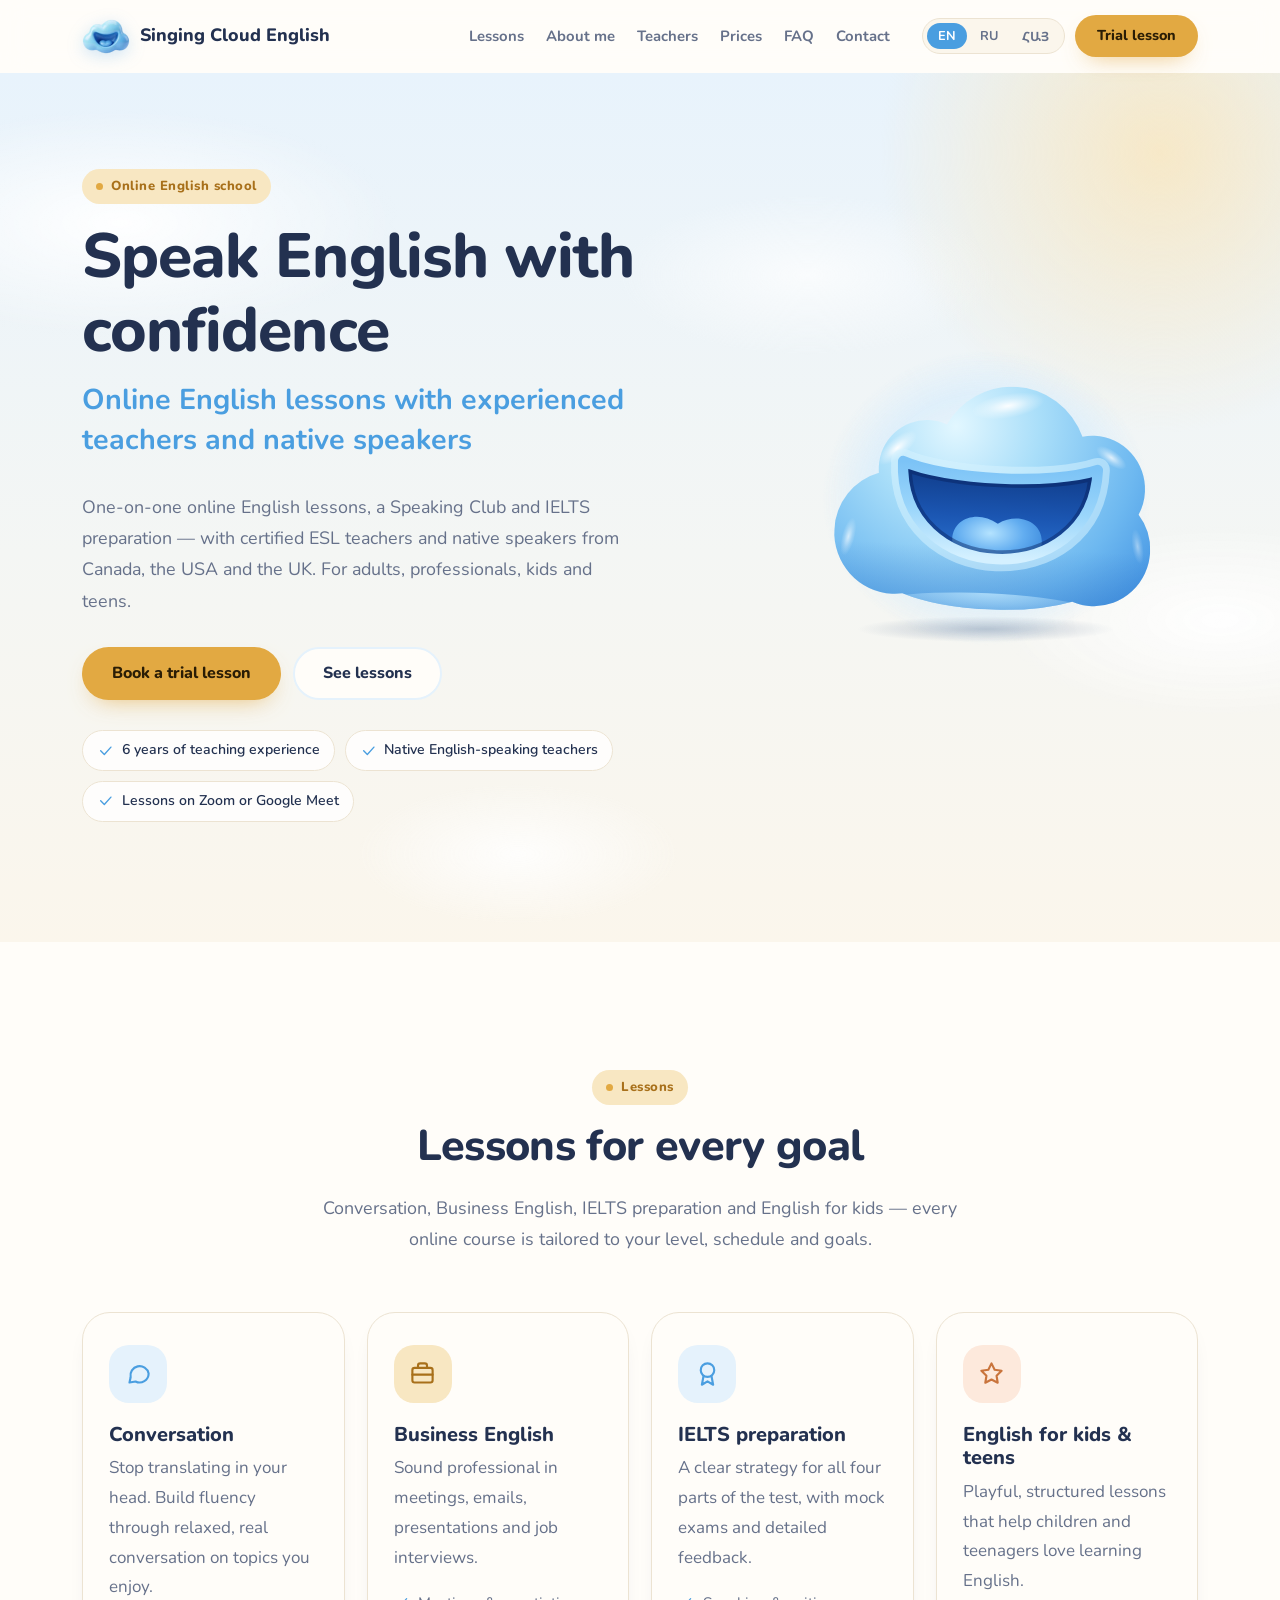
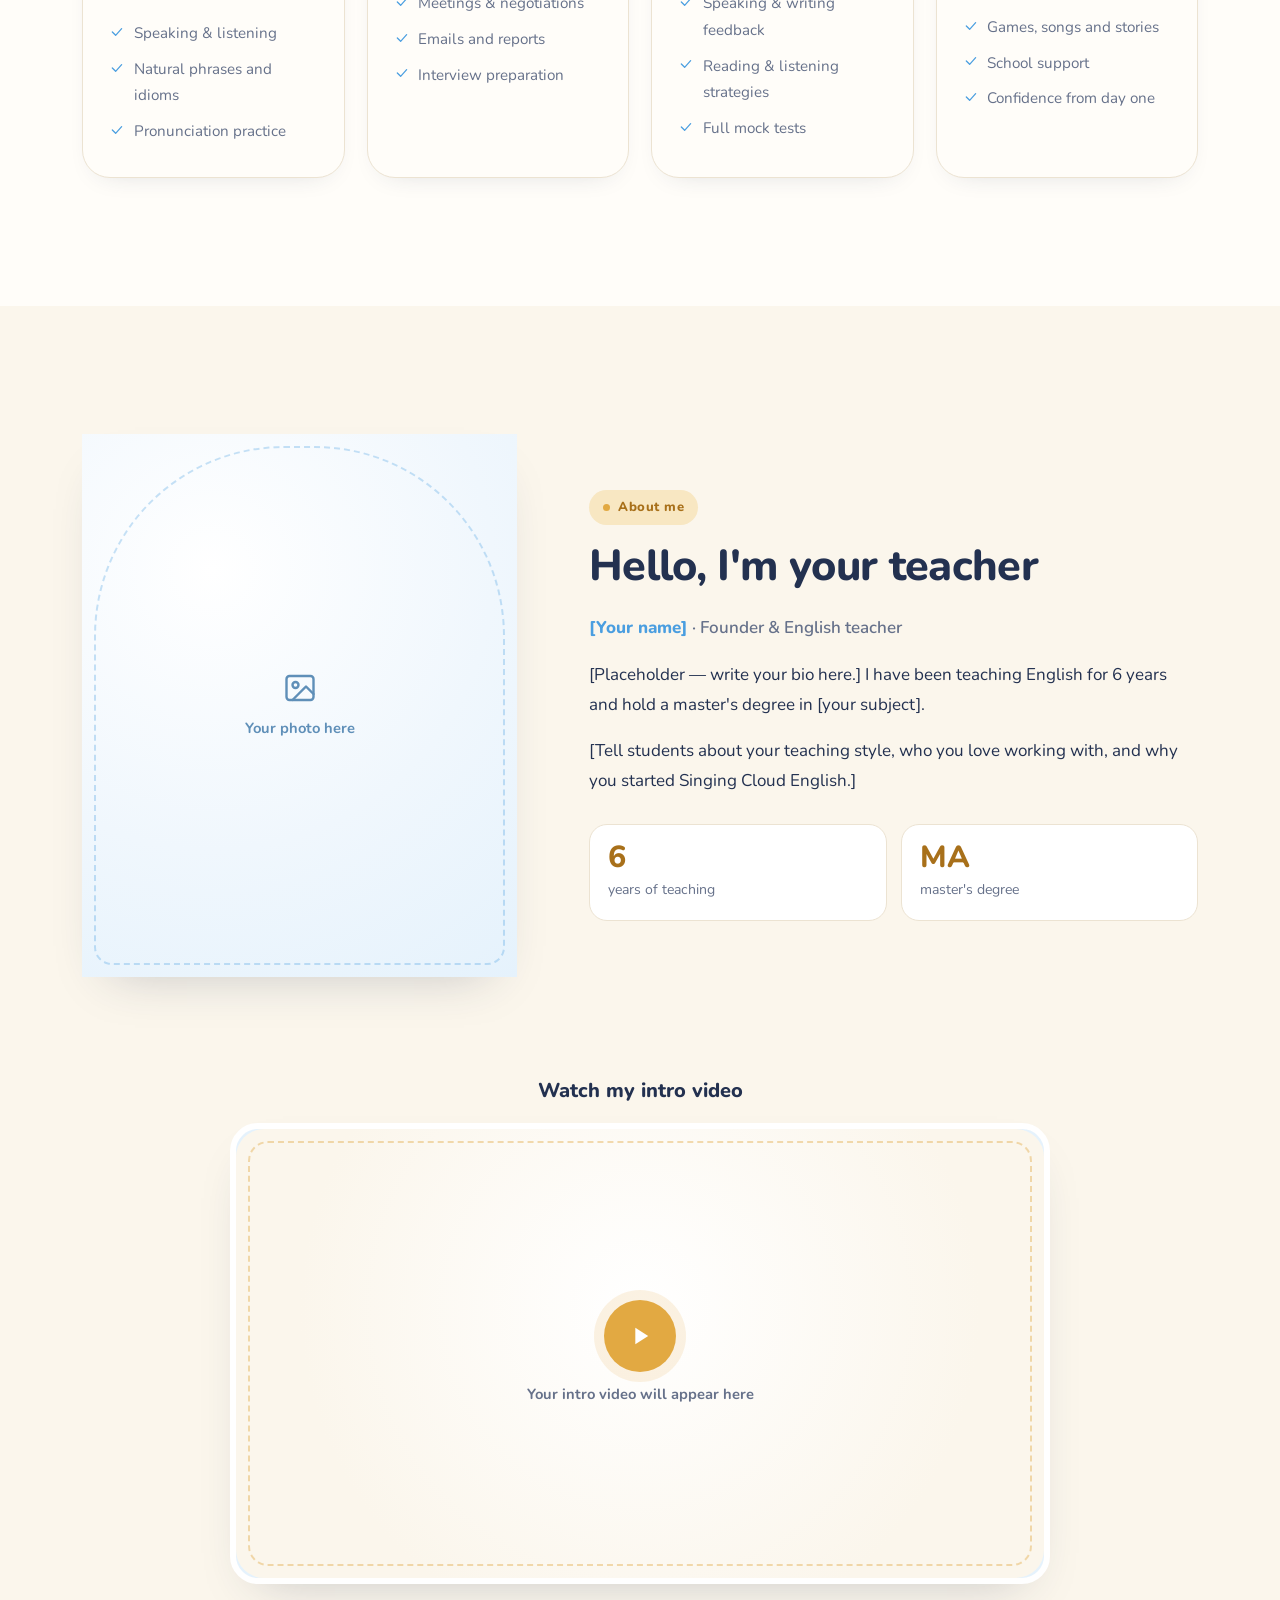
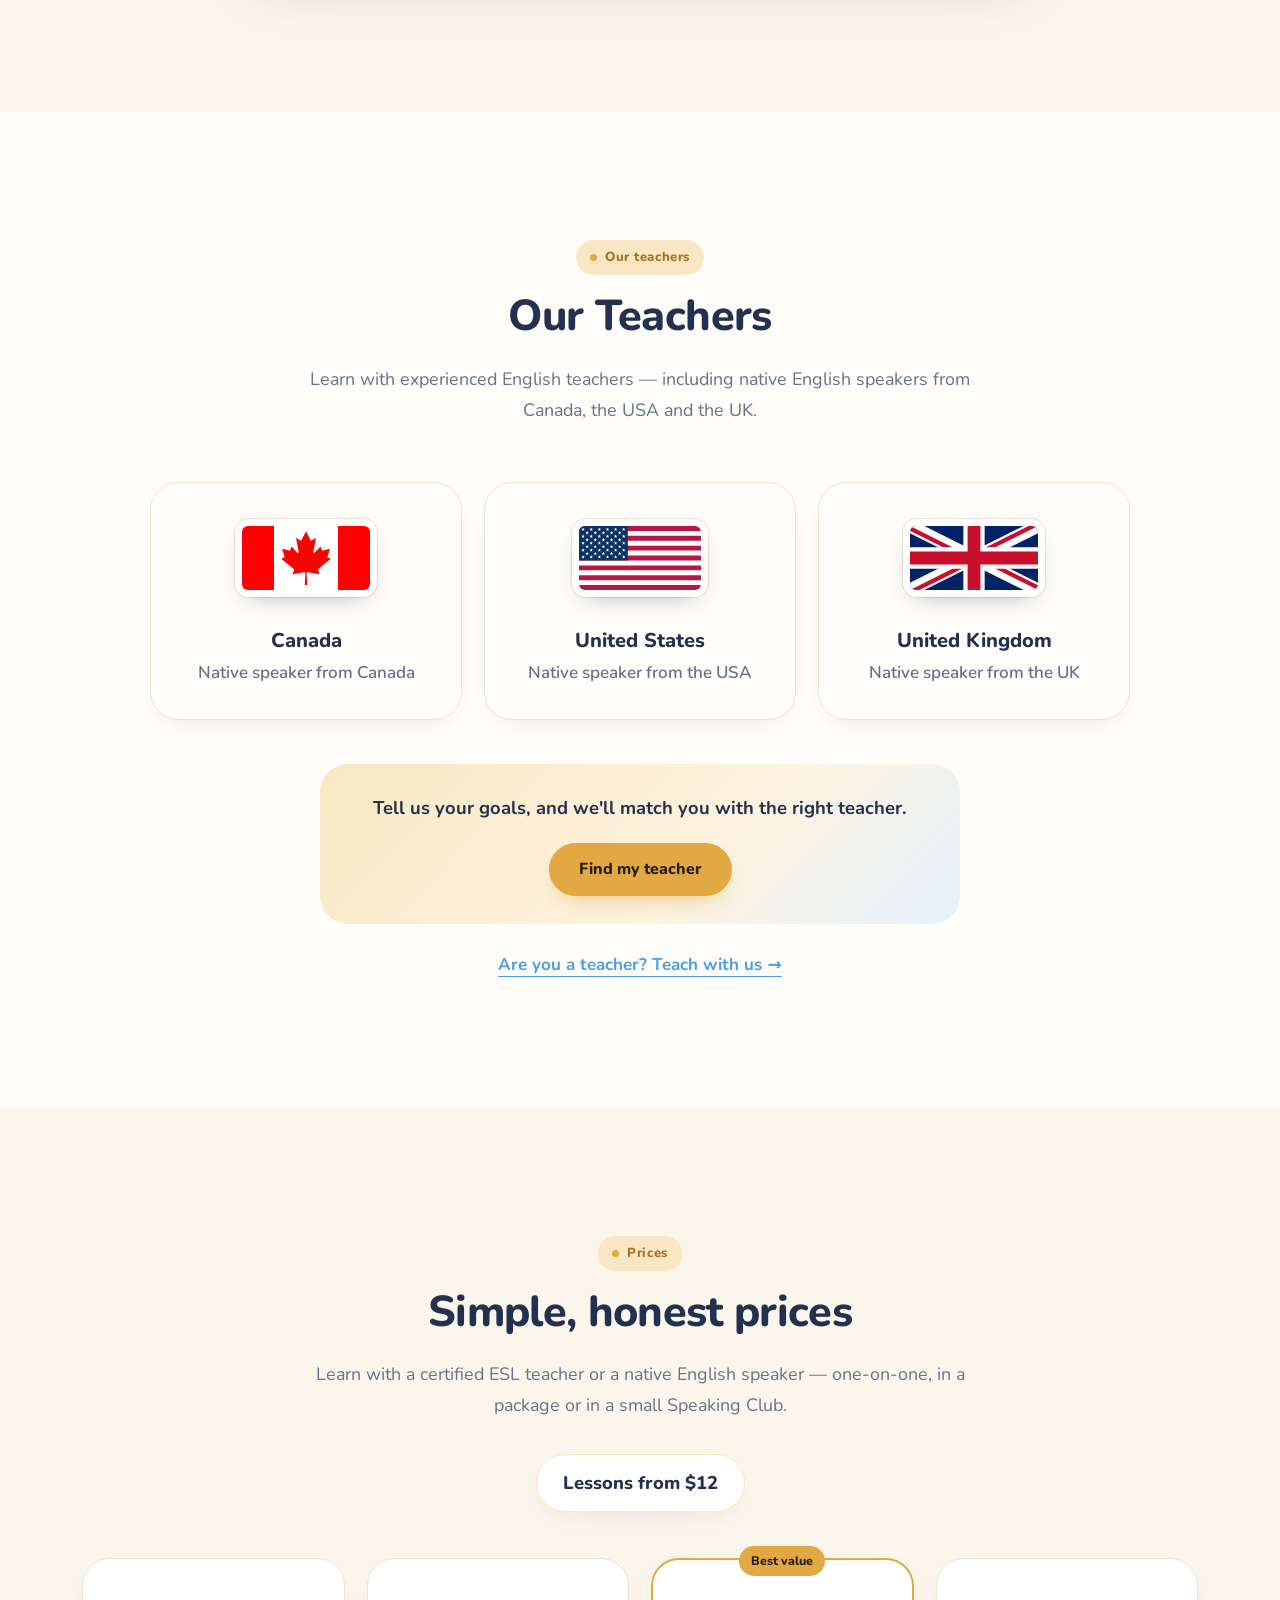
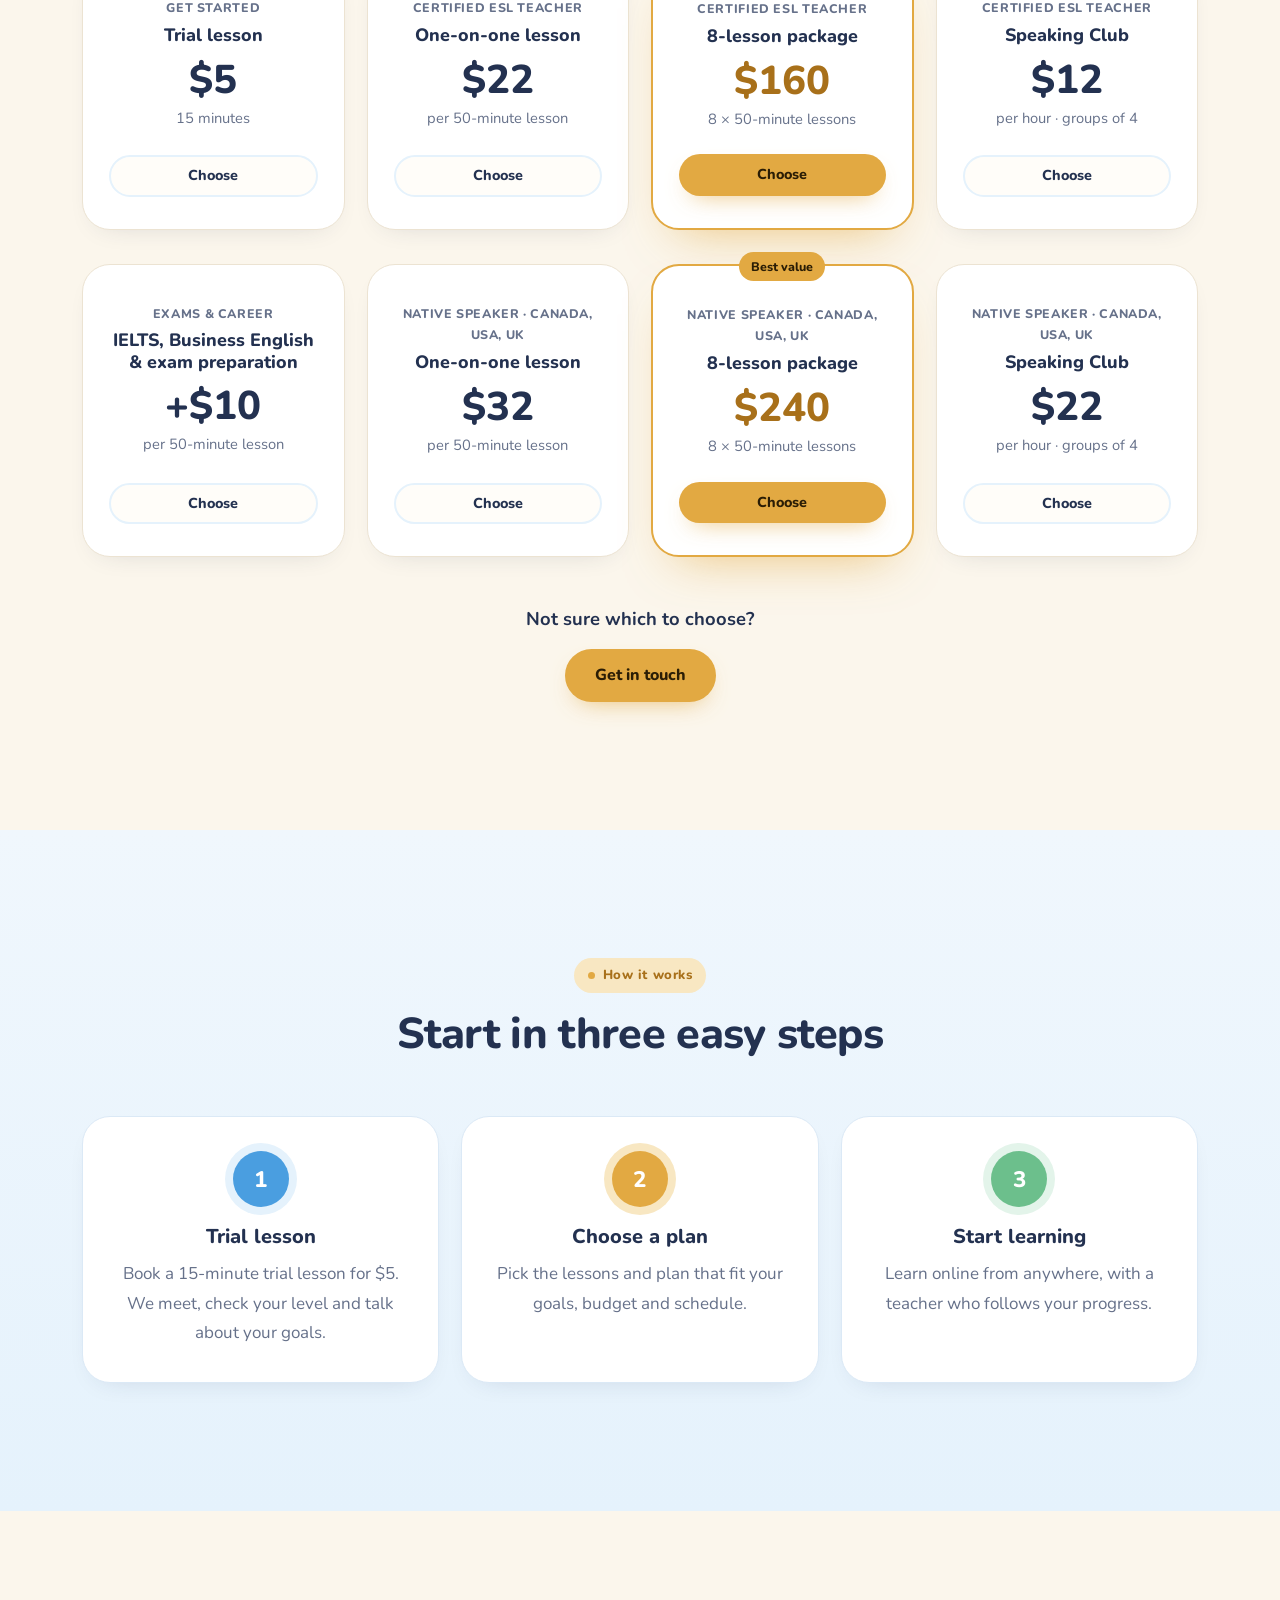
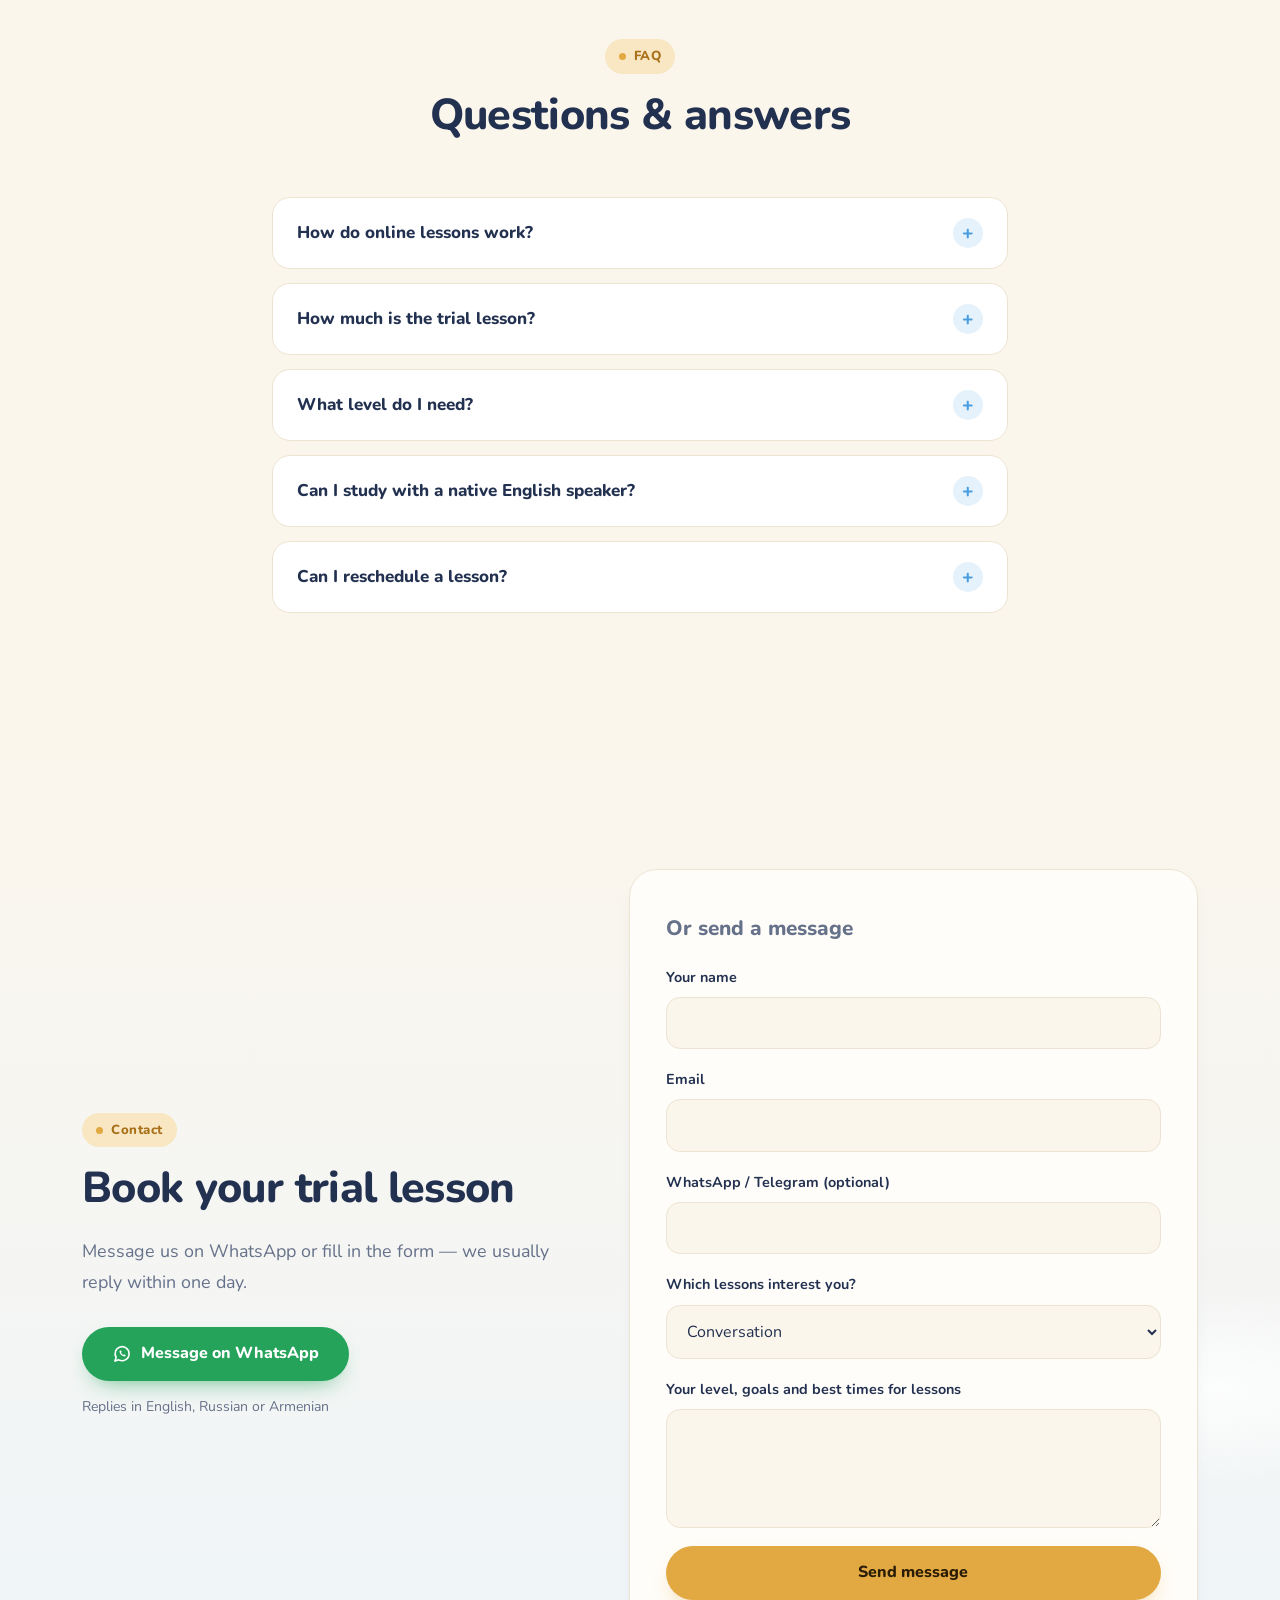
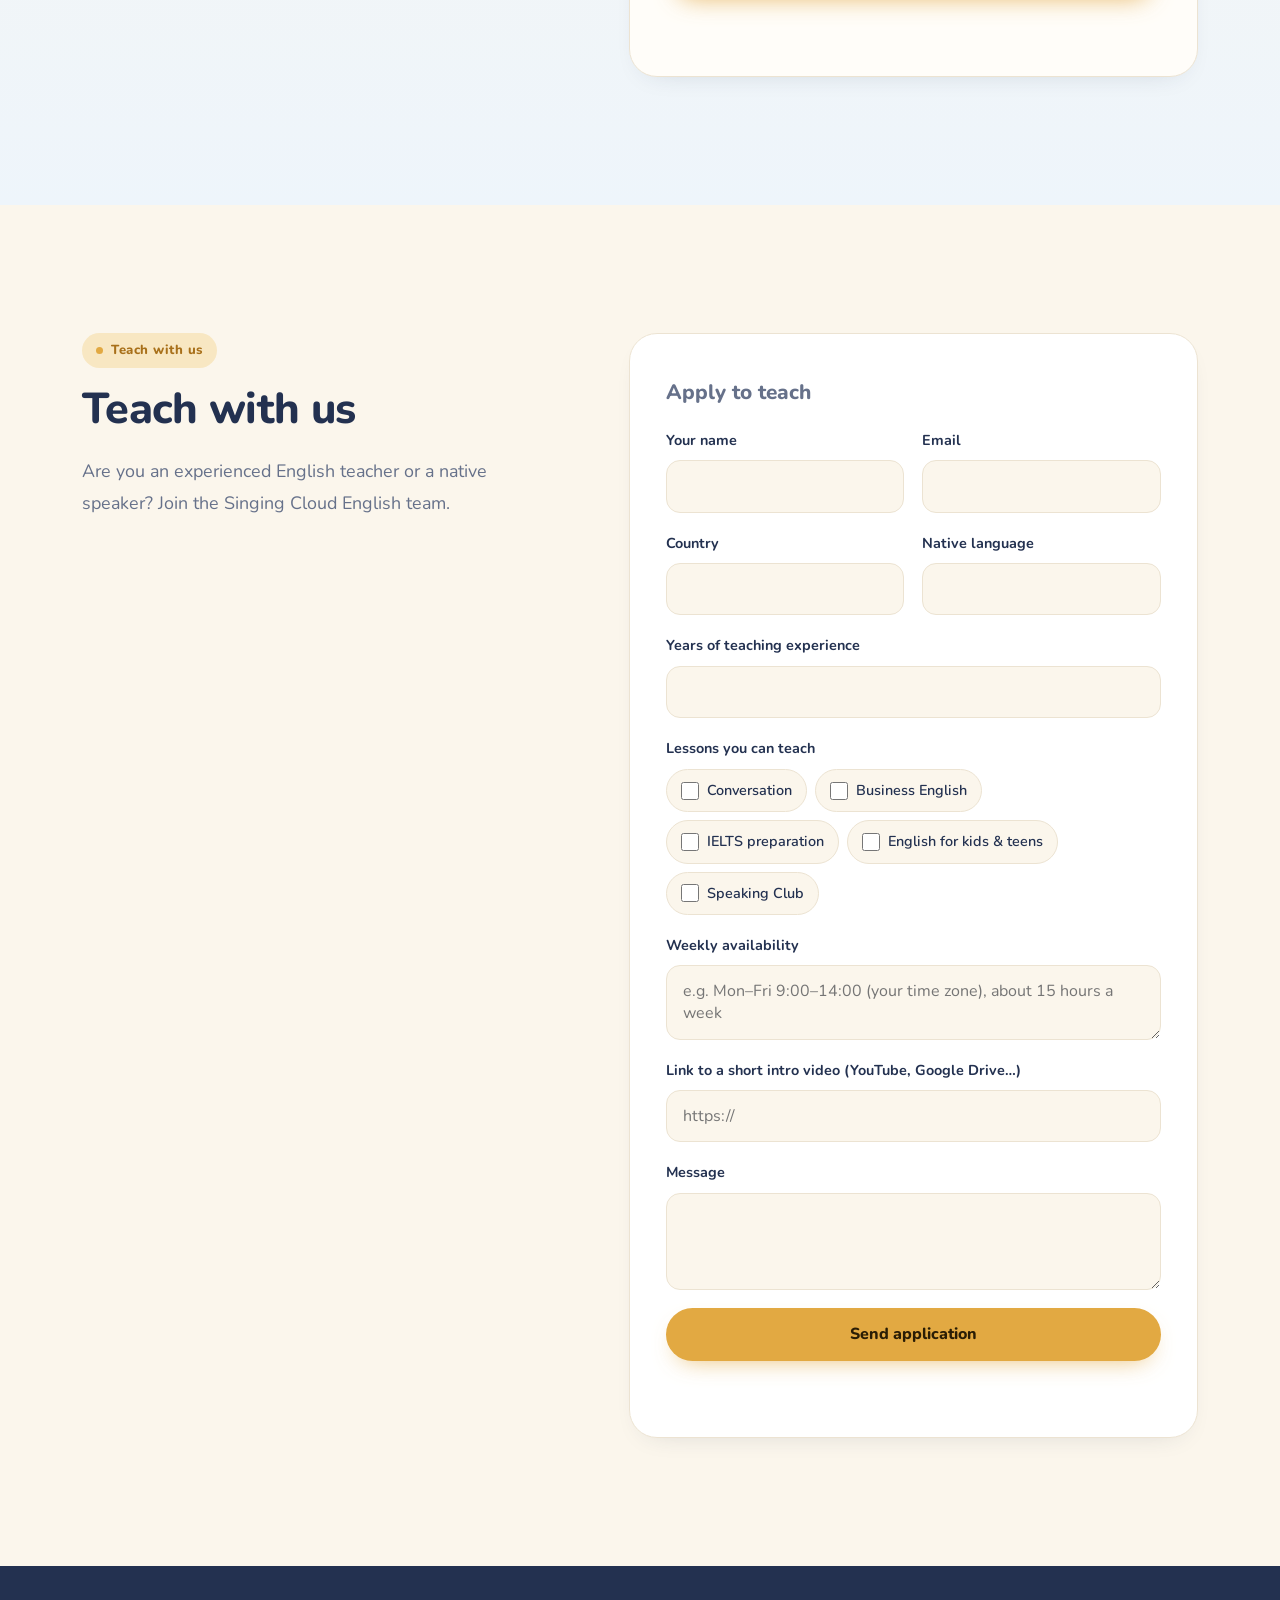
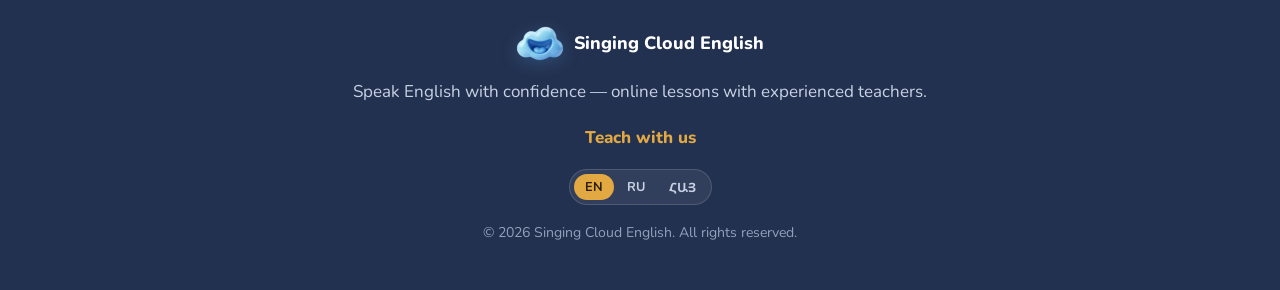
==== index.html @ e3318da3 "Singing Cloud English website (noindex until final)" ====
<!doctype html>
<html lang="en" dir="ltr">
<head>
  <meta charset="utf-8">
  <meta name="viewport" content="width=device-width, initial-scale=1">
  <title>Online English Tutor &amp; Native Speakers | Singing Cloud English</title>
  <meta name="description" content="One-on-one online English lessons with certified ESL teachers and native speakers, a Speaking Club, IELTS and Business English. Lessons from $12.">
  <link rel="canonical" href="https://singingcloudproject.github.io/singing-cloud-english/">
  <link rel="alternate" hreflang="en" href="https://singingcloudproject.github.io/singing-cloud-english/">
  <link rel="alternate" hreflang="ru" href="https://singingcloudproject.github.io/singing-cloud-english/ru/">
  <link rel="alternate" hreflang="hy" href="https://singingcloudproject.github.io/singing-cloud-english/hy/">
  <link rel="alternate" hreflang="x-default" href="https://singingcloudproject.github.io/singing-cloud-english/">
  <meta name="robots" content="noindex">
  <meta property="og:type" content="website">
  <meta property="og:site_name" content="Singing Cloud English">
  <meta property="og:title" content="Singing Cloud English — online English lessons with native speakers">
  <meta property="og:description" content="One-on-one online English lessons with certified ESL teachers and native speakers, a Speaking Club, IELTS and Business English. Lessons from $12.">
  <meta property="og:url" content="https://singingcloudproject.github.io/singing-cloud-english/">
  <meta property="og:locale" content="en_US">
  <meta property="og:locale:alternate" content="ru_RU">
  <meta property="og:locale:alternate" content="hy_AM">
  <meta property="og:image" content="https://singingcloudproject.github.io/singing-cloud-english/assets/og-image.jpg">
  <meta property="og:image:width" content="1200">
  <meta property="og:image:height" content="630">
  <meta property="og:image:alt" content="Singing Cloud English logo: a glossy blue cloud singing">
  <meta name="twitter:card" content="summary_large_image">
  <meta name="twitter:title" content="Singing Cloud English — online English lessons with native speakers">
  <meta name="twitter:description" content="One-on-one online English lessons with certified ESL teachers and native speakers, a Speaking Club, IELTS and Business English. Lessons from $12.">
  <meta name="twitter:image" content="https://singingcloudproject.github.io/singing-cloud-english/assets/og-image.jpg">
  <meta name="theme-color" content="#fbf6ec">
  <link rel="icon" href="assets/favicon-32.png" type="image/png" sizes="32x32">
  <link rel="apple-touch-icon" href="assets/favicon-180.png">
  <link rel="preconnect" href="https://fonts.googleapis.com">
  <link rel="preconnect" href="https://fonts.gstatic.com" crossorigin>
  <link rel="stylesheet" href="https://fonts.googleapis.com/css2?family=Nunito:wght@400;600;700;800&family=Noto+Sans+Armenian:wght@400;600;700;800&display=swap">
  <link rel="stylesheet" href="assets/styles.css">
  <script type="application/ld+json">{"@context": "https://schema.org", "@graph": [{"@type": "EducationalOrganization", "@id": "https://singingcloudproject.github.io/singing-cloud-english/#school", "name": "Singing Cloud English", "url": "https://singingcloudproject.github.io/singing-cloud-english/", "logo": "https://singingcloudproject.github.io/singing-cloud-english/assets/logo-hero.png", "image": "https://singingcloudproject.github.io/singing-cloud-english/assets/og-image.jpg", "description": "One-on-one online English lessons with certified ESL teachers and native speakers, a Speaking Club, IELTS and Business English. Lessons from $12.", "slogan": "Speak English with confidence", "areaServed": "Worldwide", "availableLanguage": ["English", "Russian", "Armenian"], "knowsAbout": ["Conversation", "Business English", "IELTS preparation", "English for kids & teens"], "hasOfferCatalog": {"@type": "OfferCatalog", "name": "Simple, honest prices", "itemListElement": [{"@type": "Offer", "name": "Trial lesson — Get started", "description": "15 minutes", "price": "5", "priceCurrency": "USD", "url": "https://singingcloudproject.github.io/singing-cloud-english/#prices"}, {"@type": "Offer", "name": "One-on-one lesson — Certified ESL teacher", "description": "per 50-minute lesson", "price": "22", "priceCurrency": "USD", "url": "https://singingcloudproject.github.io/singing-cloud-english/#prices"}, {"@type": "Offer", "name": "8-lesson package — Certified ESL teacher", "description": "8 × 50-minute lessons", "price": "160", "priceCurrency": "USD", "url": "https://singingcloudproject.github.io/singing-cloud-english/#prices"}, {"@type": "Offer", "name": "Speaking Club — Certified ESL teacher", "description": "per hour · groups of 4", "price": "12", "priceCurrency": "USD", "url": "https://singingcloudproject.github.io/singing-cloud-english/#prices"}, {"@type": "Offer", "name": "One-on-one lesson — Native speaker · Canada, USA, UK", "description": "per 50-minute lesson", "price": "32", "priceCurrency": "USD", "url": "https://singingcloudproject.github.io/singing-cloud-english/#prices"}, {"@type": "Offer", "name": "8-lesson package — Native speaker · Canada, USA, UK", "description": "8 × 50-minute lessons", "price": "240", "priceCurrency": "USD", "url": "https://singingcloudproject.github.io/singing-cloud-english/#prices"}, {"@type": "Offer", "name": "Speaking Club — Native speaker · Canada, USA, UK", "description": "per hour · groups of 4", "price": "22", "priceCurrency": "USD", "url": "https://singingcloudproject.github.io/singing-cloud-english/#prices"}]}}, {"@type": "WebSite", "@id": "https://singingcloudproject.github.io/singing-cloud-english/#website", "url": "https://singingcloudproject.github.io/singing-cloud-english/", "name": "Singing Cloud English", "inLanguage": ["en", "ru", "hy"], "publisher": {"@id": "https://singingcloudproject.github.io/singing-cloud-english/#school"}}, {"@type": "WebPage", "@id": "https://singingcloudproject.github.io/singing-cloud-english/#webpage", "url": "https://singingcloudproject.github.io/singing-cloud-english/", "name": "Online English Tutor & Native Speakers | Singing Cloud English", "description": "One-on-one online English lessons with certified ESL teachers and native speakers, a Speaking Club, IELTS and Business English. Lessons from $12.", "inLanguage": "en", "isPartOf": {"@id": "https://singingcloudproject.github.io/singing-cloud-english/#website"}, "about": {"@id": "https://singingcloudproject.github.io/singing-cloud-english/#school"}}, {"@type": "FAQPage", "@id": "https://singingcloudproject.github.io/singing-cloud-english/#faq", "inLanguage": "en", "mainEntity": [{"@type": "Question", "name": "How do online lessons work?", "acceptedAnswer": {"@type": "Answer", "text": "Lessons take place on Zoom or Google Meet. All you need is a phone, tablet or computer with internet. Your teacher shares materials on screen and sends notes after each lesson."}}, {"@type": "Question", "name": "How much is the trial lesson?", "acceptedAnswer": {"@type": "Answer", "text": "The trial lesson is 15 minutes and costs $5. It's a relaxed way to meet your teacher, check your level and plan your lessons — with no obligation to continue."}}, {"@type": "Question", "name": "What level do I need?", "acceptedAnswer": {"@type": "Answer", "text": "Every level is welcome — from complete beginners to advanced learners. We check your level during the trial lesson."}}, {"@type": "Question", "name": "Can I study with a native English speaker?", "acceptedAnswer": {"@type": "Answer", "text": "Yes. Our team includes native English-speaking teachers. Just tell us your preference when you book."}}, {"@type": "Question", "name": "Can I reschedule a lesson?", "acceptedAnswer": {"@type": "Answer", "text": "Yes — please let us know at least 24 hours before the lesson. [Edit with your own policy.]"}}]}]}</script>
</head>
<body>
<a class="skip" href="#main">Skip to content</a>
<header class="site-header">
  <div class="container header-inner">
    <a class="brand" href="#top" aria-label="Singing Cloud English"><picture><source srcset="assets/logo-header.webp" type="image/webp"><img class="logo" src="assets/logo-header.png" alt="" width="48" height="35" decoding="async"></picture><span>Singing Cloud English</span></a>
    <nav class="nav" id="site-nav" aria-label="Main menu">
      <ul><li><a href="#lessons">Lessons</a></li><li><a href="#about">About me</a></li><li><a href="#teachers">Teachers</a></li><li><a href="#prices">Prices</a></li><li><a href="#faq">FAQ</a></li><li><a href="#contact">Contact</a></li></ul>
    </nav>
    <div class="header-actions">
      <div class="lang-switch" role="navigation" aria-label="Choose language"><a href="index.html" hreflang="en" lang="en" aria-current="true">EN</a><a href="ru/index.html" hreflang="ru" lang="ru">RU</a><a href="hy/index.html" hreflang="hy" lang="hy">ՀԱՅ</a></div>
      <a class="btn btn-gold btn-sm header-cta" href="#contact">Trial lesson</a>
      <button class="nav-toggle" type="button" aria-expanded="false" aria-controls="site-nav" aria-label="Main menu"><span></span><span></span></button>
    </div>
  </div>
</header>
<main id="main">
<section class="hero" id="top">
  <div class="sky" aria-hidden="true"><span class="cloud c1"></span><span class="cloud c2"></span><span class="cloud c3"></span><span class="cloud c4"></span><span class="glow"></span></div>
  <div class="container hero-inner">
    <div class="hero-copy">
      <p class="kicker reveal">Online English school</p>
      <h1 class="reveal" style="--d:100ms">Speak English with confidence<span class="h1-sub">Online English lessons with experienced teachers and native speakers</span></h1>
      <p class="lead reveal" style="--d:200ms">One-on-one online English lessons, a Speaking Club and IELTS preparation — with certified ESL teachers and native speakers from Canada, the USA and the UK. For adults, professionals, kids and teens.</p>
      <div class="hero-actions reveal" style="--d:300ms">
        <a class="btn btn-gold" href="#contact">Book a trial lesson</a>
        <a class="btn btn-ghost" href="#lessons">See lessons</a>
      </div>
      <ul class="badges reveal" style="--d:400ms"><li><svg class="icon" viewBox="0 0 24 24" aria-hidden="true" focusable="false"><path d="m5 12 5 5 9-10"/></svg>6 years of teaching experience</li><li><svg class="icon" viewBox="0 0 24 24" aria-hidden="true" focusable="false"><path d="m5 12 5 5 9-10"/></svg>Native English-speaking teachers</li><li><svg class="icon" viewBox="0 0 24 24" aria-hidden="true" focusable="false"><path d="m5 12 5 5 9-10"/></svg>Lessons on Zoom or Google Meet</li></ul>
    </div>
    <div class="hero-art reveal" style="--d:250ms">
      <div class="logo-stage"><span class="art-glow" aria-hidden="true"></span><svg class="mascot" viewBox="-30 -40 460 370" role="img" aria-label="Singing Cloud English logo: a glossy blue cloud singing">
  <defs>
    <radialGradient id="sc-body" gradientUnits="userSpaceOnUse" cx="150" cy="58" r="330">
      <stop offset="0" stop-color="#e2f7ff"/><stop offset=".32" stop-color="#a9def9"/>
      <stop offset=".7" stop-color="#6db8f0"/><stop offset="1" stop-color="#3d8ee0"/>
    </radialGradient>
    <linearGradient id="sc-shade" gradientUnits="userSpaceOnUse" x1="0" y1="120" x2="0" y2="290">
      <stop offset=".5" stop-color="#1c5cb8" stop-opacity="0"/><stop offset="1" stop-color="#1f62ba" stop-opacity=".32"/>
    </linearGradient>
    <radialGradient id="sc-spec"><stop offset="0" stop-color="#fff" stop-opacity=".95"/><stop offset=".55" stop-color="#fff" stop-opacity=".35"/><stop offset="1" stop-color="#fff" stop-opacity="0"/></radialGradient>
    <radialGradient id="sc-bounce" cy="0"><stop offset="0" stop-color="#bfe8ff" stop-opacity=".75"/><stop offset="1" stop-color="#bfe8ff" stop-opacity="0"/></radialGradient>
    <linearGradient id="sc-inner" x1="0" y1="0" x2="0" y2="1">
      <stop offset="0" stop-color="#0f3a86"/><stop offset=".55" stop-color="#1b56b2"/><stop offset="1" stop-color="#2b72d0"/>
    </linearGradient>
    <radialGradient id="sc-tongue" cx="42%" cy="30%" r="75%">
      <stop offset="0" stop-color="#b4e3ff"/><stop offset=".5" stop-color="#62adf0"/><stop offset="1" stop-color="#2f7ed6"/>
    </radialGradient>
    <linearGradient id="sc-lip" x1="0" y1="0" x2="0" y2="1">
      <stop offset="0" stop-color="#7cc3f6"/><stop offset=".5" stop-color="#9bd6fb"/><stop offset="1" stop-color="#d4f0ff"/>
    </linearGradient>
    <radialGradient id="sc-floor"><stop offset="0" stop-color="#2a4a7a" stop-opacity=".28"/><stop offset="1" stop-color="#2a4a7a" stop-opacity="0"/></radialGradient>
    <clipPath id="sc-cloud-clip"><circle cx="80" cy="192" r="76"/><circle cx="116" cy="112" r="60"/><circle cx="222" cy="100" r="94"/><circle cx="324" cy="128" r="66"/><circle cx="330" cy="202" r="70"/><ellipse cx="200" cy="232" rx="150" ry="50"/><ellipse cx="205" cy="175" rx="150" ry="95"/></clipPath>
    <clipPath id="sc-mouth-clip"><path class="sc-m" d="M90.0 104C143.1 124.0 272.9 124.0 326.0 104C326.0 247.6 90.0 247.6 90.0 104Z"/></clipPath>
  </defs>
  <ellipse class="sc-shadow" cx="200" cy="312" rx="160" ry="16" fill="url(#sc-floor)"/>
  <g class="sc-body">
    <g clip-path="url(#sc-cloud-clip)">
      <rect x="-10" y="-10" width="420" height="310" fill="url(#sc-body)"/>
      <rect x="-10" y="-10" width="420" height="310" fill="url(#sc-shade)"/>
      <ellipse cx="200" cy="296" rx="175" ry="34" fill="url(#sc-bounce)"/>
      <ellipse cx="78" cy="88" rx="30" ry="12" transform="rotate(-42 78 88)" fill="url(#sc-spec)"/>
      <ellipse cx="214" cy="30" rx="46" ry="15" transform="rotate(-12 214 30)" fill="url(#sc-spec)"/>
      <ellipse cx="346" cy="88" rx="22" ry="9" transform="rotate(32 346 88)" fill="url(#sc-spec)" opacity=".8"/>
      <ellipse cx="22" cy="200" rx="8" ry="24" transform="rotate(12 22 200)" fill="url(#sc-spec)" opacity=".7"/>
      <ellipse cx="384" cy="196" rx="7" ry="22" transform="rotate(-12 384 196)" fill="url(#sc-spec)" opacity=".45"/>
    </g>
    <g class="sc-mouth">
      <path class="sc-m" d="M90.0 104C143.1 124.0 272.9 124.0 326.0 104C326.0 247.6 90.0 247.6 90.0 104Z" fill="none" stroke="#d6f2ff" stroke-opacity=".55" stroke-width="30" stroke-linejoin="round"/>
      <path class="sc-m" d="M90.0 104C143.1 124.0 272.9 124.0 326.0 104C326.0 247.6 90.0 247.6 90.0 104Z" fill="url(#sc-inner)"/>
      <g clip-path="url(#sc-mouth-clip)">
        <path class="sc-tongue" d="M-1 0C-1-.55-.45-.8 0-.45C.45-.8 1-.55 1 0C1 .6 .5 .8 0 .8C-.5 .8-1 .6-1 0Z" transform="translate(208 190.4) scale(54.28 43.20)" fill="url(#sc-tongue)"/>
        <path class="sc-m" d="M90.0 104C143.1 124.0 272.9 124.0 326.0 104C326.0 247.6 90.0 247.6 90.0 104Z" fill="none" stroke="#071f5c" stroke-opacity=".45" stroke-width="22"/>
      </g>
      <path class="sc-m sc-lip" d="M90.0 104C143.1 124.0 272.9 124.0 326.0 104C326.0 247.6 90.0 247.6 90.0 104Z" fill="none" stroke="url(#sc-lip)" stroke-width="13" stroke-linejoin="round"/>
    </g>
  </g>
</svg><div class="letters" aria-hidden="true"></div></div>
    </div>
  </div>
</section>
<section class="section " id="lessons">
  <div class="container">
    <div class="section-head reveal"><p class="kicker">Lessons</p><h2>Lessons for every goal</h2><p class="lead">Conversation, Business English, IELTS preparation and English for kids — every online course is tailored to your level, schedule and goals.</p></div>
    <div class="cards cards-4">
      <article class="card reveal" style="--d:0ms">
        <div class="card-icon"><svg class="icon" viewBox="0 0 24 24" aria-hidden="true" focusable="false"><path d="M21 12a8 8 0 0 1-11.6 7.1L4 20l1-4.6A8 8 0 1 1 21 12z"/></svg></div>
        <h3>Conversation</h3>
        <p>Stop translating in your head. Build fluency through relaxed, real conversation on topics you enjoy.</p><ul class="points"><li><svg class="icon" viewBox="0 0 24 24" aria-hidden="true" focusable="false"><path d="m5 12 5 5 9-10"/></svg>Speaking &amp; listening</li><li><svg class="icon" viewBox="0 0 24 24" aria-hidden="true" focusable="false"><path d="m5 12 5 5 9-10"/></svg>Natural phrases and idioms</li><li><svg class="icon" viewBox="0 0 24 24" aria-hidden="true" focusable="false"><path d="m5 12 5 5 9-10"/></svg>Pronunciation practice</li></ul>
      </article>
      <article class="card reveal" style="--d:80ms">
        <div class="card-icon"><svg class="icon" viewBox="0 0 24 24" aria-hidden="true" focusable="false"><rect x="3" y="7" width="18" height="13" rx="2"/><path d="M8 7V5a2 2 0 0 1 2-2h4a2 2 0 0 1 2 2v2M3 13h18"/></svg></div>
        <h3>Business English</h3>
        <p>Sound professional in meetings, emails, presentations and job interviews.</p><ul class="points"><li><svg class="icon" viewBox="0 0 24 24" aria-hidden="true" focusable="false"><path d="m5 12 5 5 9-10"/></svg>Meetings &amp; negotiations</li><li><svg class="icon" viewBox="0 0 24 24" aria-hidden="true" focusable="false"><path d="m5 12 5 5 9-10"/></svg>Emails and reports</li><li><svg class="icon" viewBox="0 0 24 24" aria-hidden="true" focusable="false"><path d="m5 12 5 5 9-10"/></svg>Interview preparation</li></ul>
      </article>
      <article class="card reveal" style="--d:160ms">
        <div class="card-icon"><svg class="icon" viewBox="0 0 24 24" aria-hidden="true" focusable="false"><circle cx="12" cy="9" r="6"/><path d="M8.5 14 7 22l5-3 5 3-1.5-8"/></svg></div>
        <h3>IELTS preparation</h3>
        <p>A clear strategy for all four parts of the test, with mock exams and detailed feedback.</p><ul class="points"><li><svg class="icon" viewBox="0 0 24 24" aria-hidden="true" focusable="false"><path d="m5 12 5 5 9-10"/></svg>Speaking &amp; writing feedback</li><li><svg class="icon" viewBox="0 0 24 24" aria-hidden="true" focusable="false"><path d="m5 12 5 5 9-10"/></svg>Reading &amp; listening strategies</li><li><svg class="icon" viewBox="0 0 24 24" aria-hidden="true" focusable="false"><path d="m5 12 5 5 9-10"/></svg>Full mock tests</li></ul>
      </article>
      <article class="card reveal" style="--d:240ms">
        <div class="card-icon"><svg class="icon" viewBox="0 0 24 24" aria-hidden="true" focusable="false"><path d="m12 3 2.8 5.7 6.2.9-4.5 4.4 1 6.2L12 17.3l-5.5 2.9 1-6.2L3 9.6l6.2-.9z"/></svg></div>
        <h3>English for kids &amp; teens</h3>
        <p>Playful, structured lessons that help children and teenagers love learning English.</p><ul class="points"><li><svg class="icon" viewBox="0 0 24 24" aria-hidden="true" focusable="false"><path d="m5 12 5 5 9-10"/></svg>Games, songs and stories</li><li><svg class="icon" viewBox="0 0 24 24" aria-hidden="true" focusable="false"><path d="m5 12 5 5 9-10"/></svg>School support</li><li><svg class="icon" viewBox="0 0 24 24" aria-hidden="true" focusable="false"><path d="m5 12 5 5 9-10"/></svg>Confidence from day one</li></ul>
      </article>
    </div>
  </div>
</section>
<section class="section bg-soft" id="about">
  <div class="container about">
    <div class="about-media reveal"><div class="ph about-photo" role="img" aria-label="Portrait of [your name], online English tutor and founder of Singing Cloud English"><svg class="ph-icon" viewBox="0 0 24 24" aria-hidden="true" focusable="false"><rect x="3" y="4" width="18" height="16" rx="2"/><circle cx="9" cy="10" r="2"/><path d="m21 16-5-5-9 9"/></svg><span>Your photo here</span></div></div>
    <div class="about-text reveal">
      <p class="kicker">About me</p>
      <h2>Hello, I&#x27;m your teacher</h2>
      <p class="about-name">[Your name] <span>· Founder &amp; English teacher</span></p>
      <p>[Placeholder — write your bio here.] I have been teaching English for 6 years and hold a master&#x27;s degree in [your subject].</p><p>[Tell students about your teaching style, who you love working with, and why you started Singing Cloud English.]</p>
      <ul class="stats"><li><strong>6</strong><span>years of teaching</span></li><li><strong>MA</strong><span>master&#x27;s degree</span></li></ul>
    </div>
    <div class="about-video reveal">
      <h3>Watch my intro video</h3>
      <div class="video"><div class="ph video-ph" role="img" aria-label="Watch my intro video"><svg class="ph-icon" viewBox="0 0 24 24" aria-hidden="true" focusable="false"><path d="M8 5v14l11-7z" fill="currentColor" stroke="none"/></svg><span>Your intro video will appear here</span></div></div>
    </div>
  </div>
</section>
<section class="section" id="teachers">
  <div class="container">
    <div class="section-head reveal"><p class="kicker">Our teachers</p><h2>Our Teachers</h2><p class="lead">Learn with experienced English teachers — including native English speakers from Canada, the USA and the UK.</p></div>
    <div class="cards countries">
      <article class="card country reveal" style="--d:0ms">
        <div class="flag-frame"><img class="flag" src="assets/flags/canada.svg" alt="Flag of Canada" width="200" height="100" loading="lazy" decoding="async"></div>
        <h3>Canada</h3>
        <p>Native speaker from Canada</p>
      </article>
      <article class="card country reveal" style="--d:100ms">
        <div class="flag-frame"><img class="flag" src="assets/flags/usa.svg" alt="Flag of the United States" width="190" height="100" loading="lazy" decoding="async"></div>
        <h3>United States</h3>
        <p>Native speaker from the USA</p>
      </article>
      <article class="card country reveal" style="--d:200ms">
        <div class="flag-frame"><img class="flag" src="assets/flags/uk.svg" alt="Flag of the United Kingdom" width="200" height="100" loading="lazy" decoding="async"></div>
        <h3>United Kingdom</h3>
        <p>Native speaker from the UK</p>
      </article>
    </div>
    <div class="match reveal">
      <p>Tell us your goals, and we&#x27;ll match you with the right teacher.</p>
      <a class="btn btn-gold" href="#contact">Find my teacher</a>
    </div>
    <p class="teach-link reveal"><a href="#join">Are you a teacher? Teach with us →</a></p>
  </div>
</section>
<section class="section bg-soft" id="prices">
  <div class="container">
    <div class="section-head reveal"><p class="kicker">Prices</p><h2>Simple, honest prices</h2><p class="lead">Learn with a certified ESL teacher or a native English speaker — one-on-one, in a package or in a small Speaking Club.</p></div>
    <p class="price-range reveal">Lessons from $12</p>
    <div class="cards cards-4 price-grid">
      <article class="card price reveal " style="--d:0ms">
        
        <p class="price-for">Get started</p>
        <h3>Trial lesson</h3>
        <p class="amount">$5</p>
        <p class="muted price-per">15 minutes</p>
        <a class="btn btn-ghost btn-sm" href="#contact">Choose</a>
      </article>
      <article class="card price reveal " style="--d:80ms">
        
        <p class="price-for">Certified ESL teacher</p>
        <h3>One-on-one lesson</h3>
        <p class="amount">$22</p>
        <p class="muted price-per">per 50-minute lesson</p>
        <a class="btn btn-ghost btn-sm" href="#contact">Choose</a>
      </article>
      <article class="card price reveal featured" style="--d:160ms">
        <span class="tag-gold popular">Best value</span>
        <p class="price-for">Certified ESL teacher</p>
        <h3>8-lesson package</h3>
        <p class="amount">$160</p>
        <p class="muted price-per">8 × 50-minute lessons</p>
        <a class="btn btn-gold btn-sm" href="#contact">Choose</a>
      </article>
      <article class="card price reveal " style="--d:240ms">
        
        <p class="price-for">Certified ESL teacher</p>
        <h3>Speaking Club</h3>
        <p class="amount">$12</p>
        <p class="muted price-per">per hour · groups of 4</p>
        <a class="btn btn-ghost btn-sm" href="#contact">Choose</a>
      </article>
      <article class="card price reveal " style="--d:0ms">
        
        <p class="price-for">Exams &amp; career</p>
        <h3>IELTS, Business English &amp; exam preparation</h3>
        <p class="amount">+$10</p>
        <p class="muted price-per">per 50-minute lesson</p>
        <a class="btn btn-ghost btn-sm" href="#contact">Choose</a>
      </article>
      <article class="card price reveal " style="--d:80ms">
        
        <p class="price-for">Native speaker · Canada, USA, UK</p>
        <h3>One-on-one lesson</h3>
        <p class="amount">$32</p>
        <p class="muted price-per">per 50-minute lesson</p>
        <a class="btn btn-ghost btn-sm" href="#contact">Choose</a>
      </article>
      <article class="card price reveal featured" style="--d:160ms">
        <span class="tag-gold popular">Best value</span>
        <p class="price-for">Native speaker · Canada, USA, UK</p>
        <h3>8-lesson package</h3>
        <p class="amount">$240</p>
        <p class="muted price-per">8 × 50-minute lessons</p>
        <a class="btn btn-gold btn-sm" href="#contact">Choose</a>
      </article>
      <article class="card price reveal " style="--d:240ms">
        
        <p class="price-for">Native speaker · Canada, USA, UK</p>
        <h3>Speaking Club</h3>
        <p class="amount">$22</p>
        <p class="muted price-per">per hour · groups of 4</p>
        <a class="btn btn-ghost btn-sm" href="#contact">Choose</a>
      </article>
    </div>
    <div class="unsure reveal">
      <p>Not sure which to choose?</p>
      <a class="btn btn-gold" href="#contact">Get in touch</a>
    </div>
  </div>
</section>
<section class="section bg-deep" id="how">
  <div class="container">
    <div class="section-head reveal"><p class="kicker">How it works</p><h2>Start in three easy steps</h2></div>
    <ol class="steps steps-3">
      <li class="step reveal" style="--d:0ms">
        <span class="step-num">1</span>
        <h3>Trial lesson</h3>
        <p>Book a 15-minute trial lesson for $5. We meet, check your level and talk about your goals.</p>
      </li>
      <li class="step reveal" style="--d:100ms">
        <span class="step-num">2</span>
        <h3>Choose a plan</h3>
        <p>Pick the lessons and plan that fit your goals, budget and schedule.</p>
      </li>
      <li class="step reveal" style="--d:200ms">
        <span class="step-num">3</span>
        <h3>Start learning</h3>
        <p>Learn online from anywhere, with a teacher who follows your progress.</p>
      </li>
    </ol>
  </div>
</section>
<section class="section bg-soft" id="faq">
  <div class="container narrow">
    <div class="section-head reveal"><p class="kicker">FAQ</p><h2>Questions &amp; answers</h2></div>
    <div class="faq"><details class="faq-item reveal"><summary>How do online lessons work?</summary><p>Lessons take place on Zoom or Google Meet. All you need is a phone, tablet or computer with internet. Your teacher shares materials on screen and sends notes after each lesson.</p></details><details class="faq-item reveal"><summary>How much is the trial lesson?</summary><p>The trial lesson is 15 minutes and costs $5. It&#x27;s a relaxed way to meet your teacher, check your level and plan your lessons — with no obligation to continue.</p></details><details class="faq-item reveal"><summary>What level do I need?</summary><p>Every level is welcome — from complete beginners to advanced learners. We check your level during the trial lesson.</p></details><details class="faq-item reveal"><summary>Can I study with a native English speaker?</summary><p>Yes. Our team includes native English-speaking teachers. Just tell us your preference when you book.</p></details><details class="faq-item reveal"><summary>Can I reschedule a lesson?</summary><p>Yes — please let us know at least 24 hours before the lesson. [Edit with your own policy.]</p></details></div>
  </div>
</section>
<section class="section contact-section" id="contact">
  <div class="sky sky-soft" aria-hidden="true"><span class="cloud c2"></span><span class="cloud c4"></span></div>
  <div class="container contact">
    <div class="contact-text reveal">
      <p class="kicker">Contact</p>
      <h2>Book your trial lesson</h2>
      <p class="lead">Message us on WhatsApp or fill in the form — we usually reply within one day.</p>
      <a class="btn btn-whatsapp" href="https://wa.me/10000000000?text=Hello%21%20I%27d%20like%20to%20book%20a%20trial%20English%20lesson." target="_blank" rel="noopener"><svg class="icon" viewBox="0 0 24 24" aria-hidden="true" focusable="false"><path d="M20.5 11.6a8.4 8.4 0 0 1-12.4 7.4L3.5 20.5 5 16.1a8.4 8.4 0 1 1 15.5-4.5z"/><path d="M9 8.5c0 3.5 3 6.5 6.5 6.5l1-1.6-2-1-1 .8a5 5 0 0 1-2.7-2.7l.8-1-1-2z" fill="currentColor" stroke="none"/></svg>Message on WhatsApp</a>
      <p class="muted small">Replies in English, Russian or Armenian</p>
    </div>
    <form class="form card reveal" action="https://formspree.io/f/YOUR_FORM_ID" method="POST"
          data-connected="false" data-sending="Sending…" data-success="Thank you! Your message has been sent. We&#x27;ll be in touch soon."
          data-error="Sorry, something went wrong. Please try again or message us on WhatsApp." data-not-connected="The form isn&#x27;t connected yet — please use WhatsApp for now.">
      <p class="form-or">Or send a message</p>
      <input type="hidden" name="_subject" value="New enquiry — Singing Cloud English (EN)">
      <input type="hidden" name="_language" value="en">
      <div class="hp" aria-hidden="true"><label>Leave empty <input type="text" name="_gotcha" tabindex="-1" autocomplete="off"></label></div>
      <label>Your name<input type="text" name="name" required autocomplete="name"></label>
      <label>Email<input type="email" name="email" required autocomplete="email" dir="ltr"></label>
      <label>WhatsApp / Telegram (optional)<input type="tel" name="phone" autocomplete="tel" dir="ltr"></label>
      <label>Which lessons interest you?<select name="topic"><option>Conversation</option><option>Business English</option><option>IELTS preparation</option><option>English for kids &amp; teens</option><option>Speaking Club</option><option>Not sure yet</option></select></label>
      <label>Your level, goals and best times for lessons<textarea name="message" rows="4" required></textarea></label>
      <button class="btn btn-gold" type="submit">Send message</button>
      <p class="form-status" role="status" aria-live="polite"></p>
    </form>
  </div>
</section>
<section class="section bg-soft" id="join">
  <div class="container contact join">
    <div class="contact-text reveal">
      <p class="kicker">Teach with us</p>
      <h2>Teach with us</h2>
      <p class="lead">Are you an experienced English teacher or a native speaker? Join the Singing Cloud English team.</p>
      <ul class="points join-perks"></ul>
    </div>
    <form class="form card reveal" action="https://formspree.io/f/YOUR_TEACHER_FORM_ID" method="POST"
          data-connected="false" data-sending="Sending…" data-success="Thank you! Your application has been sent. We&#x27;ll be in touch soon."
          data-error="Sorry, something went wrong. Please try again or message us on WhatsApp." data-not-connected="The application form isn&#x27;t connected yet — please message us on WhatsApp for now.">
      <p class="form-or">Apply to teach</p>
      <input type="hidden" name="_subject" value="Teacher application — Singing Cloud English (EN)">
      <input type="hidden" name="_language" value="en">
      <input type="hidden" name="lessons" value="">
      <div class="hp" aria-hidden="true"><label>Leave empty <input type="text" name="_gotcha" tabindex="-1" autocomplete="off"></label></div>
      <div class="form-row">
        <label>Your name<input type="text" name="name" required autocomplete="name"></label>
        <label>Email<input type="email" name="email" required autocomplete="email" dir="ltr"></label>
      </div>
      <div class="form-row">
        <label>Country<input type="text" name="country" required autocomplete="country-name"></label>
        <label>Native language<input type="text" name="native_language" required></label>
      </div>
      <label>Years of teaching experience<input type="number" name="experience_years" min="0" max="60" step="1" required inputmode="numeric"></label>
      <fieldset class="checks"><legend>Lessons you can teach</legend><label class="check"><input type="checkbox" value="Conversation" data-join="lessons"><span>Conversation</span></label><label class="check"><input type="checkbox" value="Business English" data-join="lessons"><span>Business English</span></label><label class="check"><input type="checkbox" value="IELTS preparation" data-join="lessons"><span>IELTS preparation</span></label><label class="check"><input type="checkbox" value="English for kids &amp; teens" data-join="lessons"><span>English for kids &amp; teens</span></label><label class="check"><input type="checkbox" value="Speaking Club" data-join="lessons"><span>Speaking Club</span></label></fieldset>
      <label>Weekly availability<textarea name="availability" rows="2" required placeholder="e.g. Mon–Fri 9:00–14:00 (your time zone), about 15 hours a week"></textarea></label>
      <label>Link to a short intro video (YouTube, Google Drive…)<input type="url" name="intro_video" placeholder="https://" dir="ltr"></label>
      <label>Message<textarea name="message" rows="3"></textarea></label>
      <button class="btn btn-gold" type="submit">Send application</button>
      <p class="form-status" role="status" aria-live="polite"></p>
    </form>
  </div>
</section>
</main>
<footer class="site-footer">
  <div class="container footer-inner">
    <a class="brand" href="#top"><picture><source srcset="assets/logo-header.webp" type="image/webp"><img class="logo" src="assets/logo-header.png" alt="" width="48" height="35" decoding="async"></picture><span>Singing Cloud English</span></a>
    <p>Speak English with confidence — online lessons with experienced teachers.</p>
    <a class="footer-join" href="#join">Teach with us</a>
    <div class="lang-switch"><a href="index.html" hreflang="en" lang="en" aria-current="true">EN</a><a href="ru/index.html" hreflang="ru" lang="ru">RU</a><a href="hy/index.html" hreflang="hy" lang="hy">ՀԱՅ</a></div>
    <p class="muted small">© <span data-year></span> Singing Cloud English. All rights reserved.</p>
  </div>
</footer>
<script src="assets/script.js" defer></script>
</body>
</html>
---- assets/styles.css ----
/* =========================================================
   Singing Cloud English — warm, friendly, calm
   Clean white & soft cream · sky blue & warm gold accents
   Rounded fonts, gentle motion, plenty of space.
   Mobile-first: base styles are for phones, @media adds bigger screens.
   ========================================================= */

:root {
  --white: #fffdf9;
  --cream: #fbf6ec;
  --cream-2: #f5ecda;
  --sky: #4a9ee0;          /* sky blue accent */
  --sky-soft: #e5f2fc;
  --sky-mist: #f0f7fd;
  --gold: #e2a942;         /* warm gold accent */
  --gold-soft: #f8e7c2;
  --gold-deep: #a8701a;
  --ink: #233150;          /* soft navy text — calm and trustworthy */
  --muted: #66718a;
  --line: #ece3d2;
  --peach: #f4c9a6;

  --radius: 28px;
  --radius-sm: 18px;
  --shadow: 0 22px 50px -28px rgba(35, 49, 80, .28);
  --shadow-sm: 0 10px 28px -18px rgba(35, 49, 80, .22);
  --font: "Nunito", system-ui, -apple-system, "Segoe UI", sans-serif;
  --ease: cubic-bezier(0.25, 1, 0.5, 1);
}

/* Persian: a soft, rounded Persian font */
/* Armenian: a proper Armenian font (Nunito has no Armenian letters) */
[lang="hy"] { --font: "Noto Sans Armenian", "Nunito", system-ui, sans-serif; }

*, *::before, *::after { box-sizing: border-box; }
html { scroll-behavior: smooth; scroll-padding-top: 80px; -webkit-text-size-adjust: 100%; }
body {
  margin: 0; background: var(--white); color: var(--ink);
  font: 400 17px/1.75 var(--font); -webkit-font-smoothing: antialiased; overflow-x: hidden;
}
[lang="hy"] body { line-height: 1.8; }
img { max-width: 100%; display: block; height: auto; }
a { color: inherit; }
h1, h2, h3 { font-family: var(--font); font-weight: 800; line-height: 1.18; letter-spacing: -0.015em; margin: 0 0 .5em; color: var(--ink); }
h1 { font-size: clamp(2.3rem, 8vw, 3.9rem); }
h2 { font-size: clamp(1.8rem, 5.5vw, 2.7rem); }
h3 { font-size: 1.25rem; font-weight: 800; letter-spacing: 0; }
[lang="hy"] h1, [lang="hy"] h2, [lang="hy"] h3 { letter-spacing: 0; line-height: 1.3; font-weight: 700; }
[lang="hy"] h1 { font-size: clamp(2rem, 6.5vw, 3.3rem); }
[lang="ru"] h1 { font-size: clamp(2.1rem, 7vw, 3.4rem); }
p { margin: 0 0 1em; }

.container { width: 100%; max-width: 1160px; margin-inline: auto; padding-inline: 22px; }
.narrow { max-width: 780px; }
.muted { color: var(--muted); }
.small { font-size: .88rem; }
.icon { width: 1.25em; height: 1.25em; fill: none; stroke: currentColor; stroke-width: 1.9; stroke-linecap: round; stroke-linejoin: round; flex: none; }

.skip { position: absolute; inset-inline-start: 12px; top: -60px; background: var(--ink); color: #fff; padding: 10px 16px; border-radius: 12px; z-index: 100; }
.skip:focus { top: 12px; }
:focus-visible { outline: 3px solid var(--gold); outline-offset: 3px; border-radius: 10px; }

/* ---------- buttons: soft and friendly ---------- */
.btn {
  display: inline-flex; align-items: center; justify-content: center; gap: .55em;
  padding: 15px 28px; border-radius: 999px; border: 2px solid transparent;
  font: 800 1rem/1.2 var(--font); text-decoration: none; cursor: pointer;
  transition: transform .5s var(--ease), box-shadow .5s var(--ease), background .3s, border-color .3s;
}
[lang="hy"] .btn { font-weight: 700; }
.btn:hover { transform: translateY(-2px); }
.btn-gold { background: var(--gold); color: #2a1d05; box-shadow: 0 10px 24px -12px rgba(226, 169, 66, .8); }
.btn-gold:hover { background: #e9b552; box-shadow: 0 16px 32px -14px rgba(226, 169, 66, .9); }
.btn-ghost { background: var(--white); border-color: var(--sky-soft); color: var(--ink); }
.btn-ghost:hover { border-color: var(--sky); box-shadow: var(--shadow-sm); }
.btn-whatsapp { background: #25a35a; color: #fff; box-shadow: 0 10px 24px -12px rgba(37, 163, 90, .8); }
.btn-whatsapp:hover { background: #2bb565; }
.btn-sm { padding: 10px 20px; font-size: .9rem; }

/* ---------- header ---------- */
.site-header { position: sticky; top: 0; z-index: 50; background: rgba(255, 253, 249, .85); backdrop-filter: blur(14px); -webkit-backdrop-filter: blur(14px); border-bottom: 1px solid transparent; transition: border-color .3s, box-shadow .3s; }
.site-header.scrolled { border-color: var(--line); box-shadow: 0 8px 30px -24px rgba(35, 49, 80, .4); }
.header-inner { display: flex; align-items: center; gap: 12px; min-height: 72px; }
.brand { display: inline-flex; align-items: center; gap: 10px; text-decoration: none; font: 800 1.12rem/1 "Nunito", sans-serif; color: var(--ink); white-space: nowrap; }
.brand picture { display: block; flex: none; }
.logo { width: 48px; height: auto; display: block; filter: drop-shadow(0 4px 8px rgba(74, 158, 224, .25)); transition: transform .6s var(--ease); }
.brand:hover .logo { transform: translateY(-2px) rotate(-4deg); }
.brand span { display: none; }
.header-actions { margin-inline-start: auto; display: flex; align-items: center; gap: 10px; }
.header-cta { display: none; white-space: nowrap; }
.lang-switch { display: inline-flex; gap: 2px; padding: 4px; background: var(--cream); border: 1px solid var(--line); border-radius: 999px; }
.lang-switch a { padding: 5px 11px; border-radius: 999px; font: 700 .8rem/1.3 "Nunito", sans-serif; text-decoration: none; color: var(--muted); transition: color .25s, background .25s; }
.lang-switch a[lang="hy"] { font-family: "Noto Sans Armenian", sans-serif; }
.lang-switch a:hover { color: var(--ink); }
.lang-switch a[aria-current] { background: var(--sky); color: #fff; }
.nav-toggle { width: 44px; height: 44px; border-radius: 50%; border: 1px solid var(--line); background: var(--white); display: grid; place-content: center; gap: 6px; cursor: pointer; }
.nav-toggle span { display: block; width: 18px; height: 2px; border-radius: 2px; background: var(--ink); transition: transform .4s var(--ease); }
.nav-toggle[aria-expanded="true"] span:first-child { transform: translateY(4px) rotate(45deg); }
.nav-toggle[aria-expanded="true"] span:last-child { transform: translateY(-4px) rotate(-45deg); }
.nav { position: absolute; top: 100%; inset-inline: 0; background: var(--white); border-bottom: 1px solid var(--line); max-height: 0; overflow: hidden; transition: max-height .6s var(--ease); }
.nav.open { max-height: 80vh; }
.nav ul { list-style: none; margin: 0; padding: 6px 22px 22px; }
.nav a { display: block; white-space: nowrap; padding: 13px 0; text-decoration: none; font-weight: 700; border-bottom: 1px solid var(--line); }

@media (min-width: 420px) { .brand span { display: inline; } }
@media (min-width: 1200px) {
  .nav { position: static; max-height: none; background: none; border: 0; overflow: visible; margin-inline-start: auto; }
  .nav ul { display: flex; gap: 2px; padding: 0; }
  .header-inner { gap: 22px; }
  .nav a { border: 0; padding: 8px 10px; font-size: .93rem; color: var(--muted); border-radius: 999px; transition: color .25s, background .25s; }
  .nav a:hover { color: var(--ink); background: var(--cream); }
  .nav-toggle { display: none; }
  .header-cta { display: inline-flex; }
  .header-actions { margin-inline-start: 0; }
}

/* ---------- hero: soft sky with drifting clouds ---------- */
.hero { position: relative; isolation: isolate; overflow: hidden; padding: 56px 0 90px;
  background: linear-gradient(180deg, #e8f3fc 0%, #f4f6f4 55%, var(--cream) 100%); }
.sky { position: absolute; inset: 0; z-index: -1; pointer-events: none; overflow: hidden; }
.cloud { position: absolute; border-radius: 50%; background: radial-gradient(closest-side, #fff, rgba(255, 255, 255, 0)); opacity: .95; will-change: transform; animation: drift 50s ease-in-out infinite alternate; }
.c1 { width: 560px; height: 230px; top: 4%; left: -160px; }
.c2 { width: 440px; height: 190px; top: 52%; right: -160px; animation-duration: 62s; }
.c3 { width: 320px; height: 140px; bottom: 2%; left: 28%; animation-duration: 70s; opacity: .85; }
.c4 { width: 380px; height: 160px; top: 14%; right: 22%; animation-duration: 80s; opacity: .7; }
.glow { position: absolute; width: 560px; height: 560px; top: -200px; right: -160px; border-radius: 50%; background: radial-gradient(closest-side, rgba(248, 231, 194, .9), transparent); }
@keyframes drift { from { transform: translate3d(-30px, 0, 0); } to { transform: translate3d(50px, 0, 0); } }

.hero-inner { display: grid; gap: 18px; align-items: center; }
.hero-copy { text-align: center; }
.hero-art { position: relative; order: -1; width: min(240px, 64vw); margin-inline: auto; aspect-ratio: 80 / 72; }
@media (min-width: 900px) {
  .hero { padding: 96px 0 120px; }
  .hero-inner { grid-template-columns: 1.2fr .8fr; gap: 48px; }
  .hero-copy { text-align: start; }
  .hero-art { order: 0; width: 100%; max-width: 420px; }
}
.h1-sub { display: block; margin-top: .45em; font-size: .46em; font-weight: 700; line-height: 1.4; color: var(--sky); letter-spacing: 0; }
.h1-sub:empty { display: none; }
[lang="hy"] .h1-sub { font-size: .5em; }
.lead { font-size: 1.12rem; color: var(--muted); }
.hero .lead { max-width: 560px; margin-inline: auto; }
@media (min-width: 900px) { .hero .lead { margin-inline: 0; } }
.kicker { display: inline-flex; align-items: center; gap: 8px; margin-bottom: 16px; padding: 6px 14px; border-radius: 999px; background: var(--gold-soft); color: var(--gold-deep); font-size: .82rem; font-weight: 800; letter-spacing: .04em; }
[lang="hy"] .kicker { letter-spacing: 0; }
.kicker::before { content: ""; width: 7px; height: 7px; border-radius: 50%; background: var(--gold); }
.hero-actions { display: flex; flex-wrap: wrap; justify-content: center; gap: 12px; margin: 30px 0; }
@media (min-width: 900px) { .hero-actions { justify-content: flex-start; } }
.badges { list-style: none; padding: 0; margin: 0; display: flex; flex-wrap: wrap; justify-content: center; gap: 10px; }
@media (min-width: 900px) { .badges { justify-content: flex-start; } }
.badges li { display: inline-flex; align-items: center; gap: 7px; padding: 7px 14px; border-radius: 999px; background: rgba(255, 255, 255, .8); border: 1px solid var(--line); font-size: .88rem; font-weight: 600; color: var(--ink); }
.badges .icon { color: var(--sky); }

/* the singing cloud (same as Singing Cloud Studio, made in mascot.py; moved by assets/script.js)
   + the letters A B C D that float out of its mouth in soft, friendly colours */
.logo-stage { position: absolute; inset: 0; }
.mascot { position: absolute; z-index: 2; left: 50%; top: 50%; width: 88%; height: auto; translate: -50% -50%; overflow: visible; }
.art-glow { position: absolute; z-index: 0; inset: 2%; border-radius: 50%; opacity: .7;
  background: radial-gradient(closest-side, rgba(255, 255, 255, .95), rgba(214, 236, 252, .75) 55%, transparent 78%);
  will-change: transform, opacity; }
.letters { position: absolute; inset: 0; z-index: 3; pointer-events: none; }
.letter { position: absolute; left: 0; top: 0; translate: -50% -50%; opacity: 0;
  font: 800 clamp(24px, 3.4vw, 36px)/1 "Nunito", system-ui, sans-serif; color: var(--c);
  -webkit-text-stroke: 5px #fff; paint-order: stroke fill; text-shadow: 0 8px 16px rgba(35, 49, 80, .16);
  will-change: transform, opacity; animation: letter-float var(--dur, 3.4s) cubic-bezier(.22, .7, .35, 1) forwards; }
@keyframes letter-float {
  0% { opacity: 0; transform: translate(var(--x0), var(--y0)) scale(.35) rotate(0deg); }
  14% { opacity: 1; transform: translate(calc(var(--x0) + var(--dx) * .12), calc(var(--y0) - var(--rise) * .14)) scale(1) rotate(calc(var(--r) * .3)); }
  70% { opacity: .9; }
  100% { opacity: 0; transform: translate(calc(var(--x0) + var(--dx)), calc(var(--y0) - var(--rise))) scale(1.08) rotate(var(--r)); }
}

/* ---------- sections: lots of breathing space ---------- */
.section { position: relative; padding: 88px 0; background: var(--white); }
@media (min-width: 760px) { .section { padding: 128px 0; } }
.bg-soft { background: var(--cream); }
.bg-deep { background: linear-gradient(180deg, var(--sky-mist), var(--sky-soft)); } /* "How it works": soft sky */
.section-head { text-align: center; max-width: 680px; margin: 0 auto 56px; }
.section-head .lead { margin: 0; }

/* ---------- cards ---------- */
.cards { display: grid; gap: 22px; grid-template-columns: 1fr; }
@media (min-width: 640px) { .cards { grid-template-columns: repeat(2, 1fr); } }
@media (min-width: 1000px) { .cards { grid-template-columns: repeat(3, 1fr); } .cards-4 { grid-template-columns: repeat(4, 1fr); } }
.card {
  position: relative; background: var(--white); border: 1px solid var(--line); border-radius: var(--radius);
  padding: 32px 26px; box-shadow: var(--shadow-sm);
  transition: transform .6s var(--ease), box-shadow .6s var(--ease), border-color .4s;
}
.bg-soft .card { background: #fff; }
.card:hover { transform: translateY(-5px); box-shadow: var(--shadow); border-color: #dbe9f6; }
.card h3 { margin-bottom: .35em; }
.card p { color: var(--muted); }
.card p:last-child { margin-bottom: 0; }
.card-icon { width: 58px; height: 58px; border-radius: 20px; display: grid; place-items: center; margin-bottom: 20px; background: var(--sky-soft); color: var(--sky); transition: background .4s, color .4s, transform .6s var(--ease); }
.card-icon .icon { width: 27px; height: 27px; }
.card:hover .card-icon { background: var(--gold-soft); color: var(--gold-deep); transform: rotate(-6deg); }
.cards-4 .card:nth-child(2) .card-icon { background: var(--gold-soft); color: var(--gold-deep); }
.cards-4 .card:nth-child(4) .card-icon { background: #fde9dc; color: #c9743c; }
.points { list-style: none; padding: 0; margin: 18px 0 0; display: grid; gap: 9px; font-size: .95rem; color: var(--muted); }
.points li { display: flex; gap: 9px; align-items: flex-start; }
.points .icon { color: var(--sky); margin-top: .25em; width: 1.05em; height: 1.05em; }

/* ---------- about ---------- */
.about { display: grid; gap: 40px; align-items: center; }
@media (min-width: 900px) { .about { grid-template-columns: 5fr 7fr; gap: 72px; } .about-video { grid-column: 1 / -1; margin-top: 30px; } }
.about-photo { width: 100%; aspect-ratio: 4 / 5; object-fit: cover; border-radius: 200px 200px var(--radius) var(--radius); box-shadow: var(--shadow); }
.about-name { font-weight: 800; color: var(--sky); }
.about-name span { font-weight: 600; color: var(--muted); }
.stats { list-style: none; display: flex; flex-wrap: wrap; gap: 14px; padding: 0; margin: 28px 0 0; }
.stats li { flex: 1 1 120px; background: #fff; border: 1px solid var(--line); border-radius: var(--radius-sm); padding: 16px 18px; }
.stats strong { display: block; font-size: 1.9rem; font-weight: 800; line-height: 1.1; color: var(--gold-deep); }
.stats span { font-size: .88rem; color: var(--muted); }
.about-video h3 { text-align: center; margin-bottom: 20px; }
.video { max-width: 820px; margin-inline: auto; aspect-ratio: 16 / 9; border-radius: var(--radius); overflow: hidden; box-shadow: var(--shadow); background: var(--sky-soft); border: 6px solid #fff; }
.video iframe { width: 100%; height: 100%; border: 0; }

/* ---------- spaces for photos & videos ---------- */
.ph { position: relative; width: 100%; height: 100%; min-height: 200px; display: flex; flex-direction: column; align-items: center; justify-content: center; gap: 10px; text-align: center; padding: 20px;
  background: radial-gradient(circle at 30% 25%, #fff, var(--sky-mist) 55%, var(--sky-soft)); color: #5f8fb8; font-size: .92rem; font-weight: 700; border-radius: inherit; }
.ph::after { content: ""; position: absolute; inset: 12px; border: 2px dashed rgba(74, 158, 224, .3); border-radius: calc(var(--radius) - 8px); pointer-events: none; }
.about-photo.ph::after { border-radius: 190px 190px 18px 18px; }
.ph-icon { width: 36px; height: 36px; fill: none; stroke: currentColor; stroke-width: 1.6; stroke-linecap: round; stroke-linejoin: round; }
.video-ph { background: radial-gradient(circle at 50% 40%, #fff, var(--cream) 70%); color: var(--muted); }
.video-ph::after { border-color: rgba(226, 169, 66, .4); }
.video-ph .ph-icon { width: 72px; height: 72px; padding: 22px; border-radius: 50%; background: var(--gold); color: #fff; box-shadow: 0 0 0 10px rgba(226, 169, 66, .15); animation: soft-pulse 3.5s ease-in-out infinite; }
@keyframes soft-pulse { 50% { box-shadow: 0 0 0 18px rgba(226, 169, 66, .06); } }

/* ---------- our teachers: one card per country, with its official flag ---------- */
.cards.countries { max-width: 980px; margin-inline: auto; }
@media (min-width: 760px) { .cards.countries { grid-template-columns: repeat(3, 1fr); } }
.country { text-align: center; padding: 36px 26px 32px; }
.flag-frame { display: inline-block; margin-bottom: 22px; padding: 7px; border-radius: 14px; background: #fff;
  box-shadow: 0 10px 26px -14px rgba(35, 49, 80, .45), 0 0 0 1px var(--line); transition: transform .6s var(--ease); }
.flag { display: block; height: 64px; width: auto; border-radius: 6px; } /* height only: each flag keeps its real proportions */
.country:hover .flag-frame { transform: translateY(-3px) rotate(-2deg); }
.country h3 { margin-bottom: .25em; }
.country p { margin: 0; color: var(--muted); font-weight: 600; }
.match { margin: 44px auto 0; max-width: 640px; text-align: center; padding: 28px 26px; border-radius: var(--radius);
  background: linear-gradient(135deg, var(--gold-soft), #fdf3e0 60%, var(--sky-soft)); }
.match p { margin: 0 0 18px; font-size: 1.15rem; font-weight: 700; color: var(--ink); }
.tag-gold { display: inline-block; margin-bottom: 12px; padding: 4px 12px; border-radius: 999px; font-size: .78rem; font-weight: 800; color: var(--gold-deep); background: var(--gold-soft); }

/* ---------- prices ---------- */
.price { display: flex; flex-direction: column; text-align: center; padding-top: 38px; }
.price .amount { font-size: 2.5rem; font-weight: 800; line-height: 1; margin: 10px 0 6px; color: var(--ink); }
.price .points { margin-bottom: 26px; text-align: start; }
.price .btn { margin-top: auto; }
.price h3 { font-size: 1.12rem; margin-bottom: .2em; }
.price-for { margin: 0 0 6px; font-size: .78rem; font-weight: 800; letter-spacing: .05em; text-transform: uppercase; color: var(--sky); }
[lang="hy"] .price-for, [lang="ru"] .price-for { letter-spacing: .02em; }
.price-per { margin: 0 0 22px; font-size: .92rem; }
.price-range { display: table; margin: -24px auto 46px; padding: 12px 26px; border-radius: 999px; background: #fff;
  border: 1.5px solid var(--gold-soft); box-shadow: var(--shadow-sm); font-size: 1.15rem; font-weight: 800; color: var(--ink); text-align: center; }
.price-grid { row-gap: 34px; }
.unsure { margin-top: 46px; text-align: center; }
.unsure p { margin: 0 0 14px; font-size: 1.15rem; font-weight: 700; }

/* ---------- teach with us ---------- */
.contact.join { align-items: start; }
@media (min-width: 900px) { .contact.join .contact-text { position: sticky; top: 110px; } }
.join-perks { margin-top: 22px; font-size: 1rem; color: var(--ink); }
.teach-link { margin: 26px 0 0; text-align: center; font-weight: 700; }
.teach-link a { color: var(--sky); text-decoration: none; border-bottom: 1.5px solid currentColor; }
.footer-join { color: var(--gold); font-weight: 800; text-decoration: none; }
.footer-join:hover { text-decoration: underline; }
.form-row { display: grid; gap: 18px; }
@media (min-width: 560px) { .form-row { grid-template-columns: 1fr 1fr; } }
.checks { border: 0; padding: 0; margin: 0; display: flex; flex-wrap: wrap; gap: 8px; }
.checks legend { padding: 0; margin-bottom: 8px; font-size: .9rem; font-weight: 700; color: var(--ink); }
.check { display: inline-flex !important; align-items: center; gap: 8px !important; padding: 8px 14px; border-radius: 999px;
  border: 1.5px solid var(--line); background: var(--cream); font-weight: 600 !important; cursor: pointer; transition: border-color .25s, background .25s; }
.form .check input { width: 18px; height: 18px; flex: none; margin: 0; padding: 0; border: 0; accent-color: var(--sky); }
.check:has(input:checked) { border-color: var(--sky); background: var(--sky-soft); }
.price.featured { border: 2px solid var(--gold); box-shadow: 0 24px 50px -26px rgba(226, 169, 66, .7); }
.price.featured .amount { color: var(--gold-deep); }
.popular { position: absolute; top: -14px; left: 50%; transform: translateX(-50%); margin: 0; background: var(--gold); color: #2a1d05; white-space: nowrap; }
.note { text-align: center; margin-top: 30px; color: var(--muted); font-size: .92rem; }

/* ---------- how it works ---------- */
.steps { list-style: none; padding: 0; margin: 0; display: grid; gap: 22px; }
@media (min-width: 760px) { .steps { grid-template-columns: repeat(3, 1fr); } }
.step { position: relative; padding: 34px 28px; border-radius: var(--radius); background: #fff; border: 1px solid #dbe9f6; box-shadow: var(--shadow-sm); text-align: center; }
.step-num { display: grid; place-items: center; width: 56px; height: 56px; margin: 0 auto 18px; border-radius: 50%; font-size: 1.4rem; font-weight: 800; color: #fff; background: var(--sky); box-shadow: 0 0 0 8px var(--sky-soft); }
.step:nth-child(2) .step-num { background: var(--gold); box-shadow: 0 0 0 8px var(--gold-soft); }
.step:nth-child(3) .step-num { background: #6cbf8c; box-shadow: 0 0 0 8px #e3f4ea; }
.step p { margin: 0; color: var(--muted); }

/* ---------- faq ---------- */
.faq { display: grid; gap: 14px; }
.faq-item { background: #fff; border: 1px solid var(--line); border-radius: var(--radius-sm); padding: 0 24px; transition: box-shadow .4s, border-color .4s; }
.faq-item[open] { box-shadow: var(--shadow-sm); border-color: #dbe9f6; }
.faq-item summary { cursor: pointer; list-style: none; padding: 20px 0; font-weight: 800; display: flex; justify-content: space-between; align-items: center; gap: 16px; }
.faq-item summary::-webkit-details-marker { display: none; }
.faq-item summary::after { content: "+"; flex: none; display: grid; place-items: center; width: 30px; height: 30px; border-radius: 50%; background: var(--sky-soft); color: var(--sky); font-size: 1.2rem; line-height: 1; transition: transform .45s var(--ease), background .3s; }
.faq-item[open] summary::after { transform: rotate(45deg); background: var(--gold-soft); color: var(--gold-deep); }
.faq-item p { color: var(--muted); padding-bottom: 20px; margin: 0; }

/* ---------- contact ---------- */
.contact-section { background: linear-gradient(180deg, var(--cream), #eef5fb); overflow: hidden; isolation: isolate; }
.sky-soft { position: absolute; inset: 0; z-index: -1; pointer-events: none; overflow: hidden; }
.sky-soft .cloud { opacity: .8; }
.contact { position: relative; display: grid; gap: 40px; align-items: start; }
@media (min-width: 900px) { .contact { grid-template-columns: 5fr 6fr; gap: 72px; align-items: center; } }
.contact-text .btn { margin-top: 10px; }
.contact-text .small { margin-top: 14px; }
.form { display: grid; gap: 18px; padding: 32px 26px; }
@media (min-width: 640px) { .form { padding: 40px 36px; } }
.form-or { margin: 0; font-size: 1.3rem; font-weight: 800; color: var(--ink); }
.form label { display: grid; gap: 7px; font-size: .9rem; font-weight: 700; color: var(--ink); }
.form input, .form select, .form textarea {
  width: 100%; padding: 14px 16px; border-radius: 14px; border: 1.5px solid var(--line); background: var(--cream);
  font: 400 1rem/1.4 var(--font); color: var(--ink); transition: border-color .25s, box-shadow .25s, background .25s;
}
[dir="rtl"] .form input[dir="ltr"] { text-align: right; }
.form input:focus, .form select:focus, .form textarea:focus { outline: none; border-color: var(--sky); background: #fff; box-shadow: 0 0 0 4px var(--sky-soft); }
.form textarea { resize: vertical; }
.form .btn { width: 100%; }
.form .btn[disabled] { opacity: .6; pointer-events: none; }
.form-status { margin: 0; font-size: .95rem; min-height: 1.2em; font-weight: 600; }
.form-status.ok { color: #23774a; }
.form-status.err { color: #b0402f; }
.hp { position: absolute; left: -9999px; width: 1px; height: 1px; overflow: hidden; }

/* ---------- footer ---------- */
.site-footer { background: var(--ink); color: #c9d2e4; padding: 60px 0 44px; text-align: center; }
.footer-inner { display: grid; gap: 16px; justify-items: center; }
.site-footer .brand { color: #fff; }
.site-footer .brand span { display: inline; }
.site-footer .lang-switch { background: rgba(255, 255, 255, .07); border-color: rgba(255, 255, 255, .14); }
.site-footer .lang-switch a { color: #c9d2e4; }
.site-footer .lang-switch a[aria-current] { background: var(--gold); color: #2a1d05; }
.site-footer .muted { color: #93a0bb; }
.site-footer p { margin: 0; }

/* ---------- gentle fade-in as you scroll ----------
   Uses "translate" (not "transform") so it never blocks the soft hover lift.
   The delay applies only to the entrance, not to hover. */
.js .reveal {
  opacity: 0; translate: 0 18px;
  transition: opacity 1.2s var(--ease) var(--d, 0ms), translate 1.2s var(--ease) var(--d, 0ms),
              transform .6s var(--ease), box-shadow .6s var(--ease), border-color .4s;
}
.js .reveal.in { opacity: 1; translate: none; }

/* phones: fewer moving clouds */
@media (max-width: 700px) { .c3, .c4 { display: none; } }

/* "Reduce motion" switched on: everything still */
@media (prefers-reduced-motion: reduce) {
  html { scroll-behavior: auto; }
  *, *::before, *::after { animation: none !important; transition: none !important; }
  .js .reveal { opacity: 1; translate: none; }
  .letters { display: none; }
}
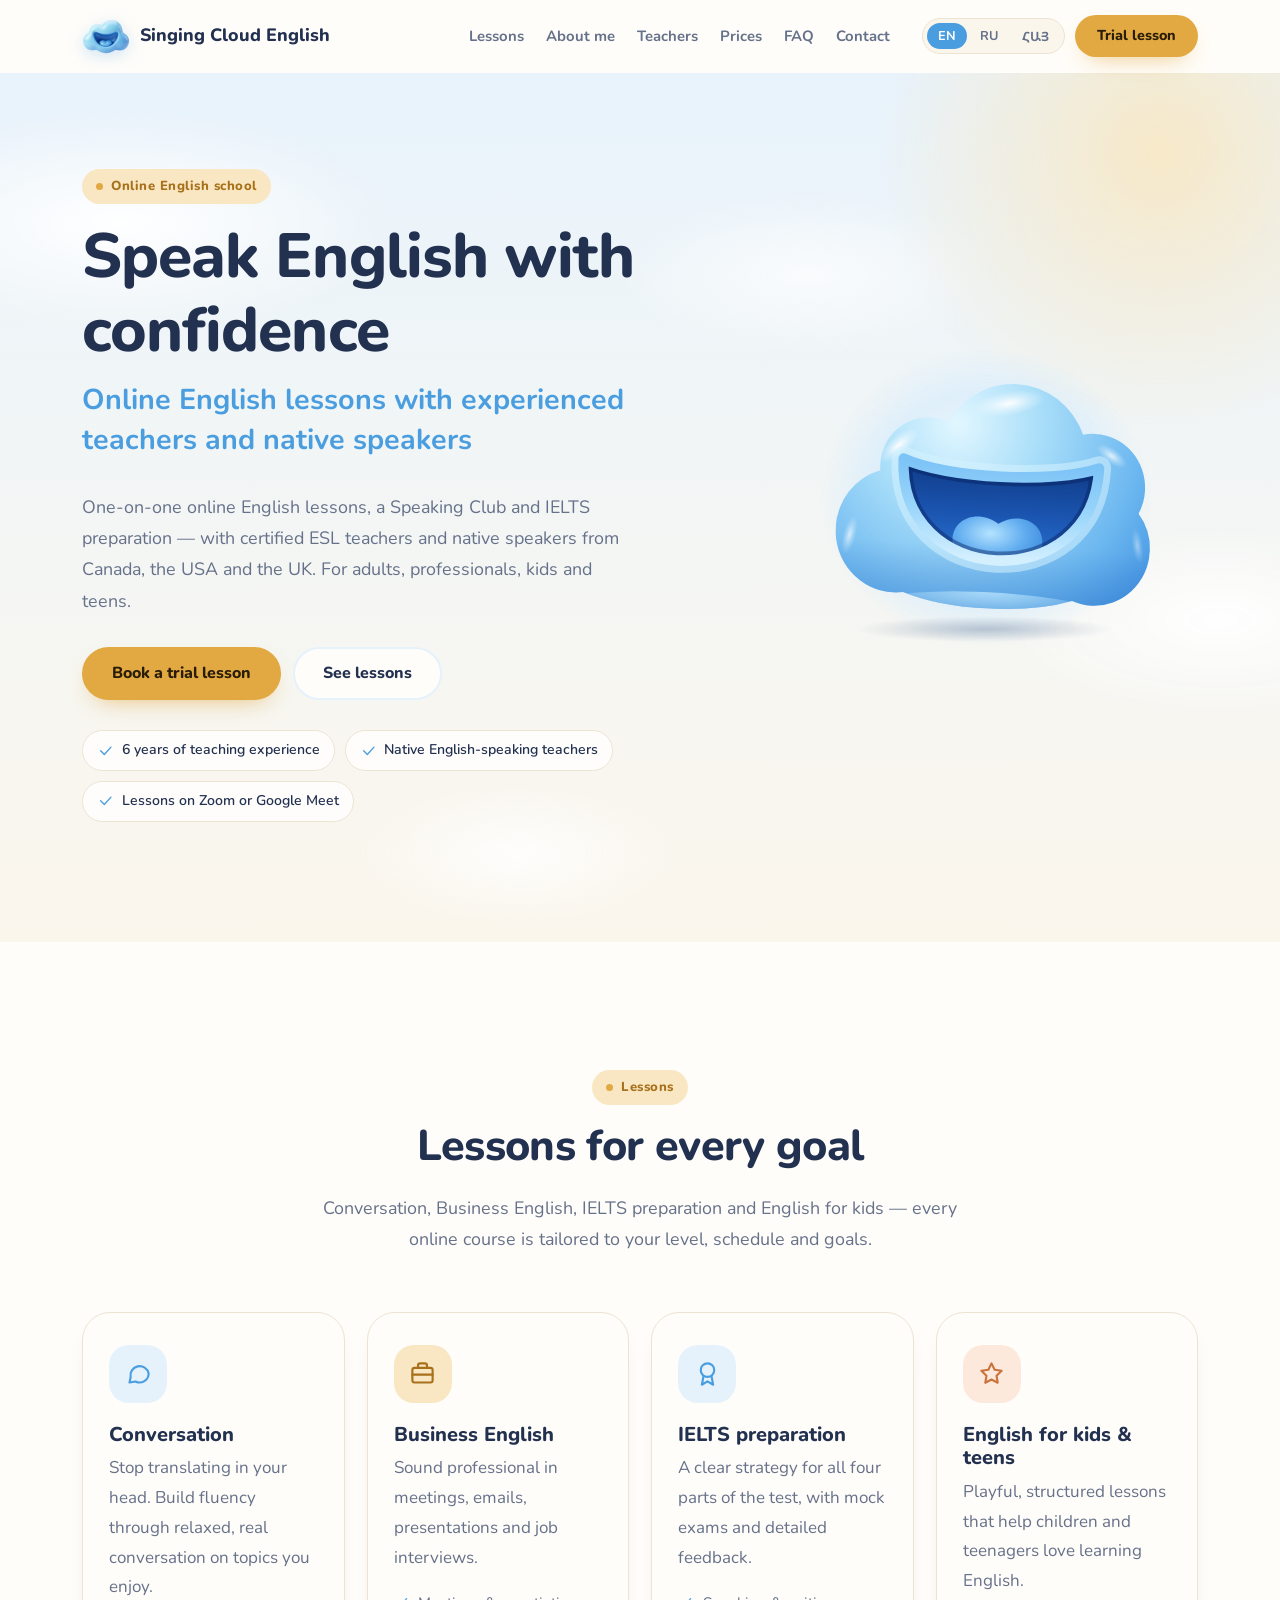
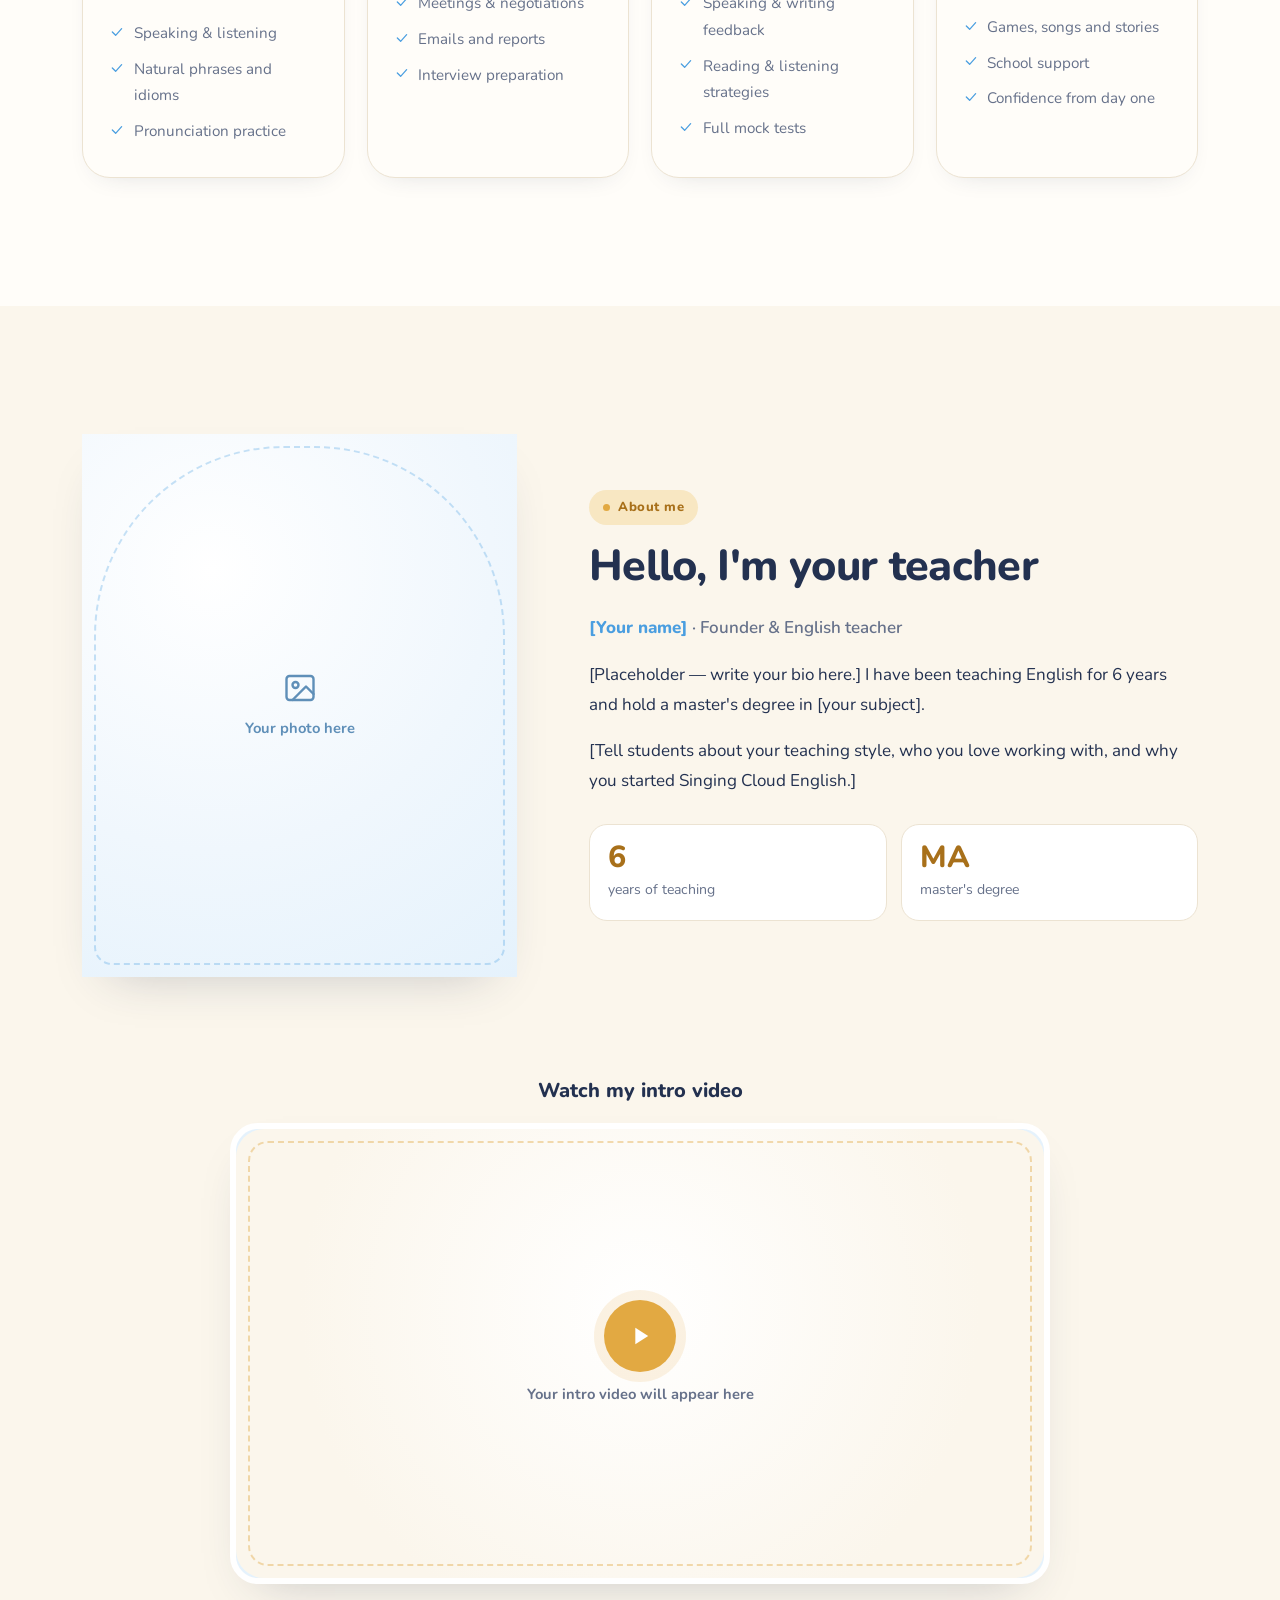
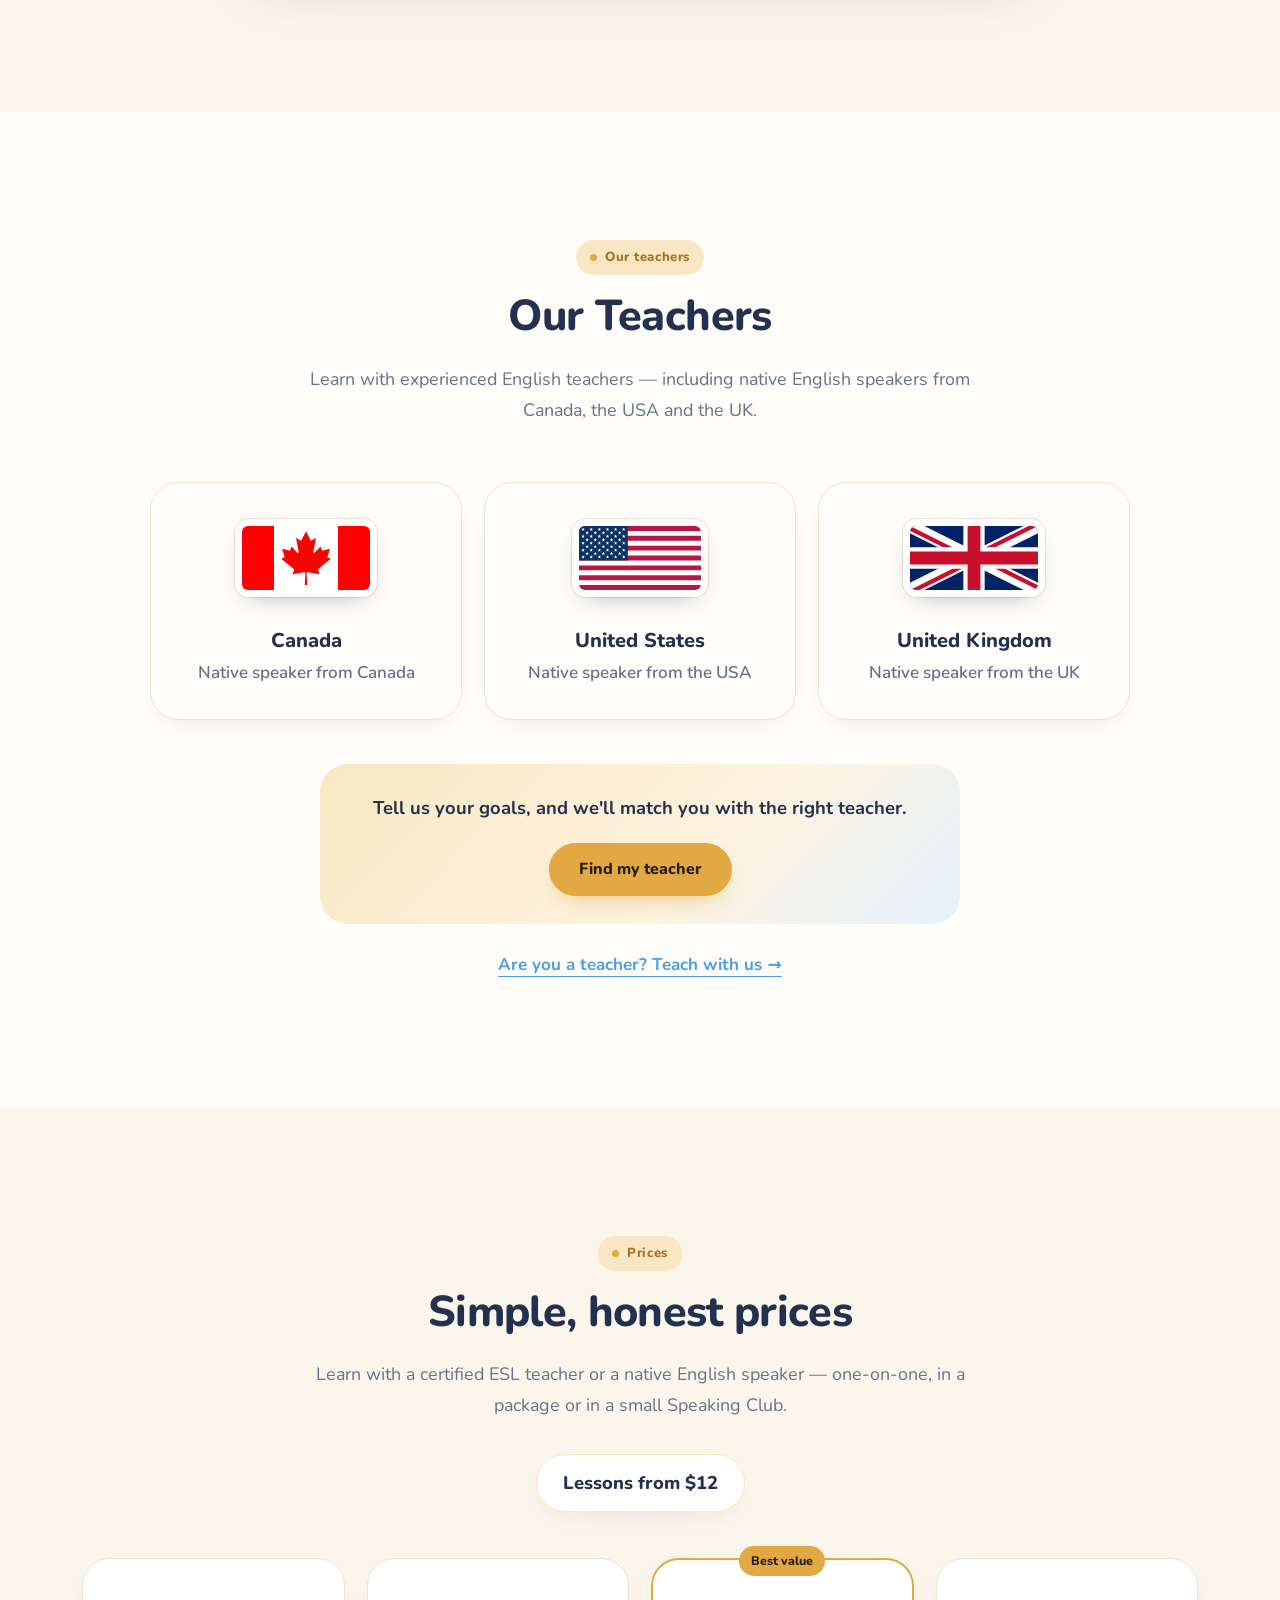
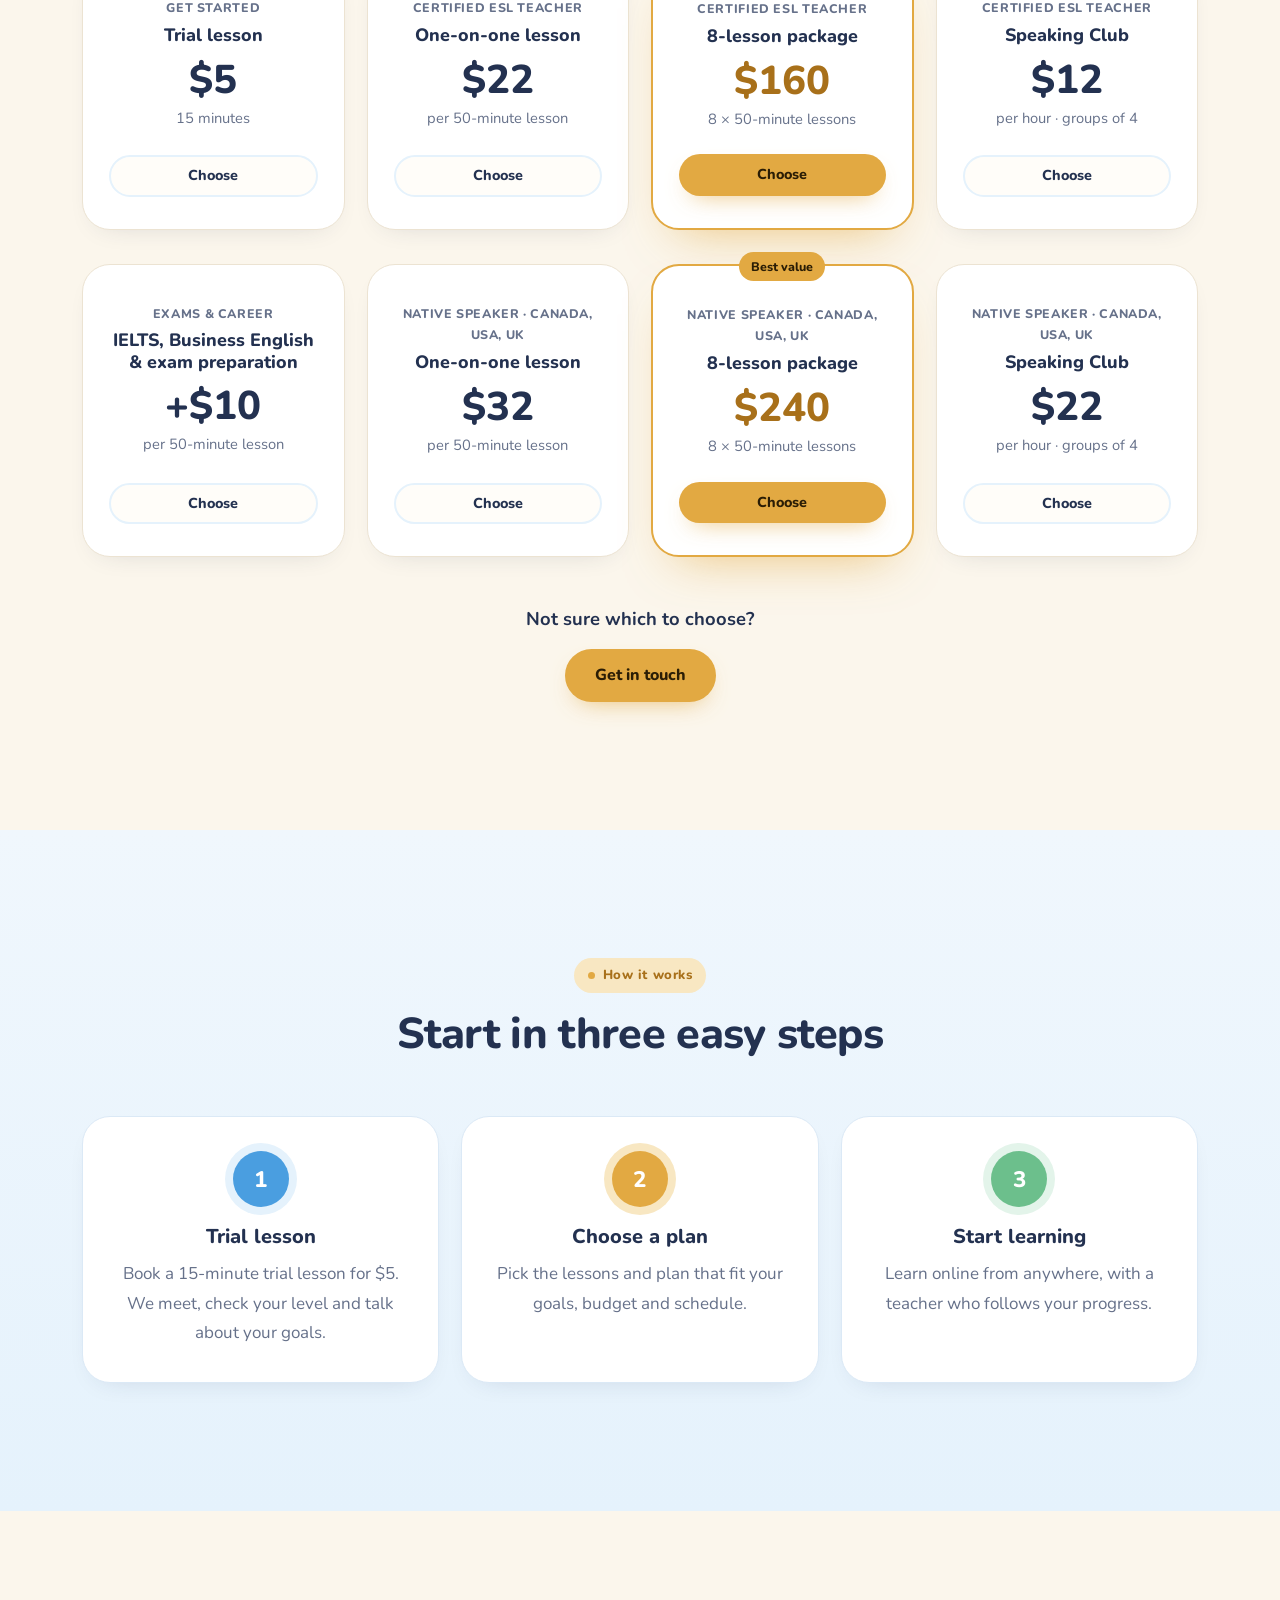
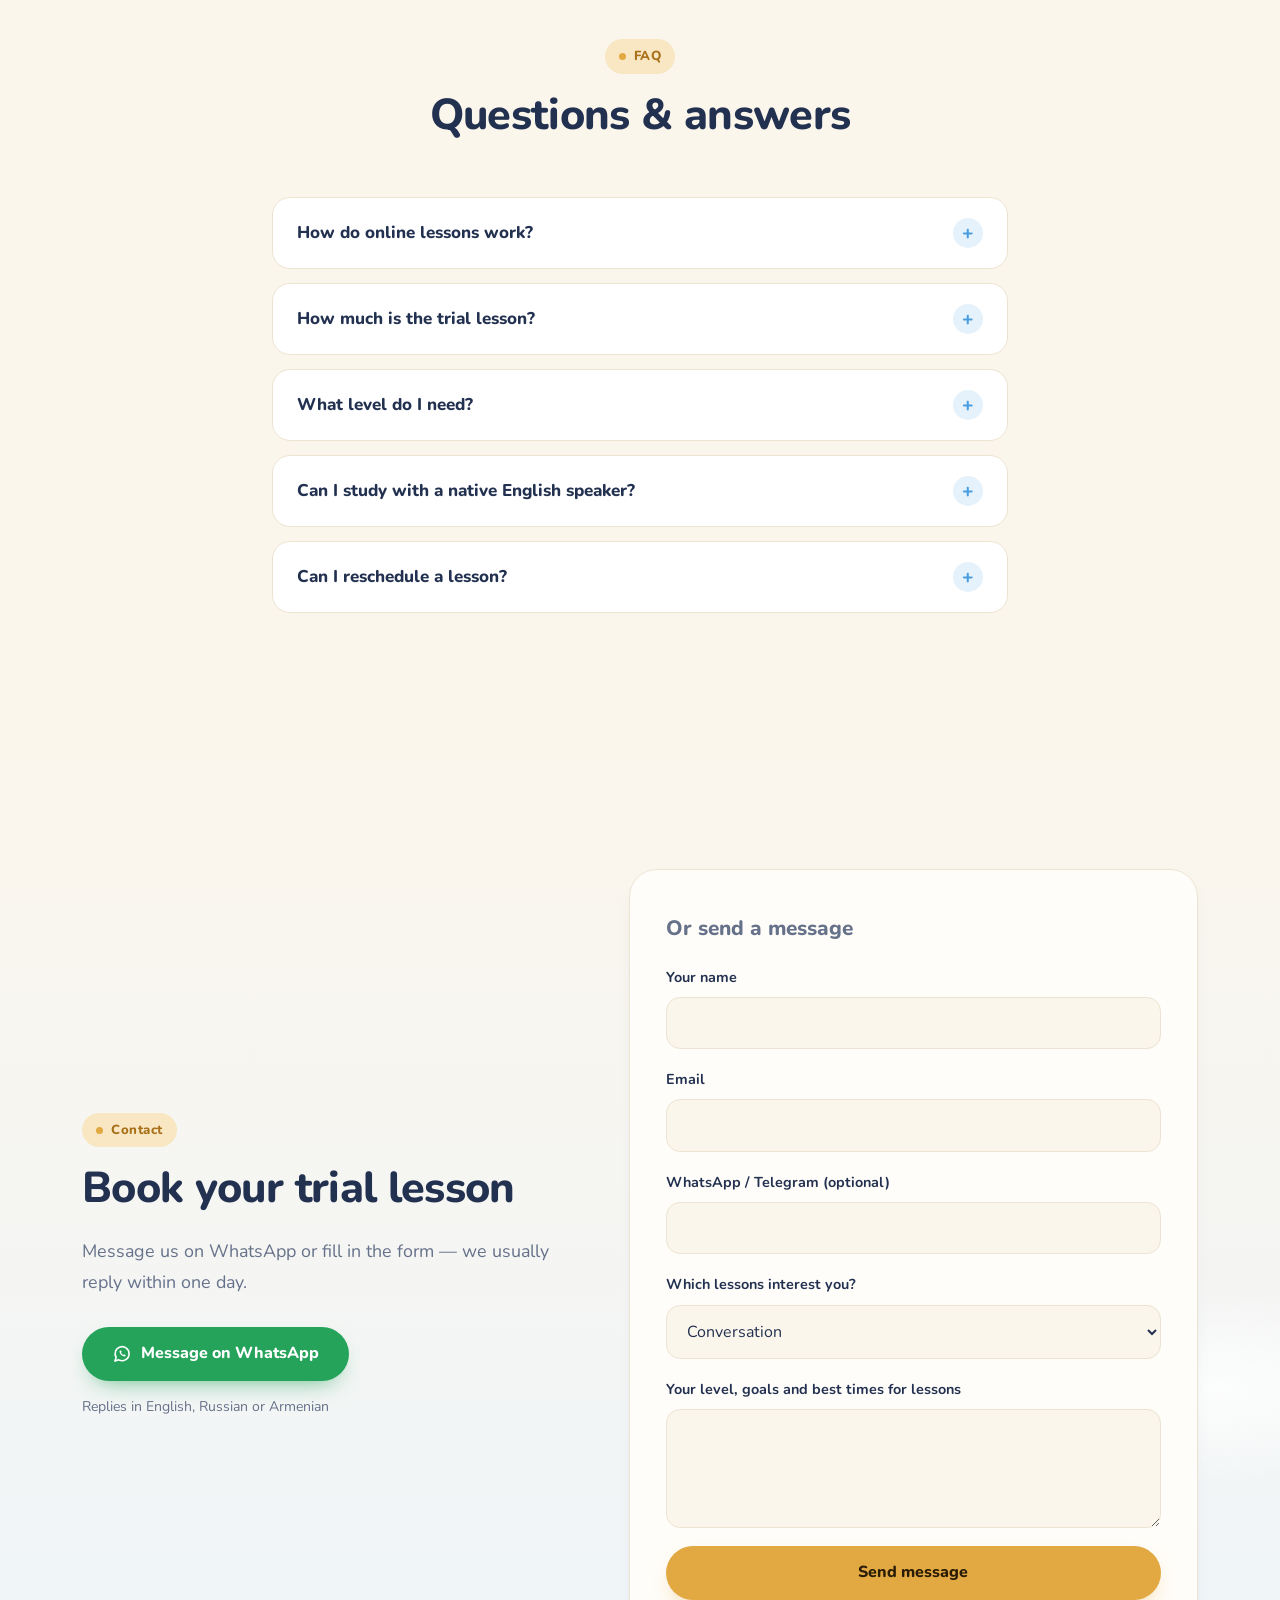
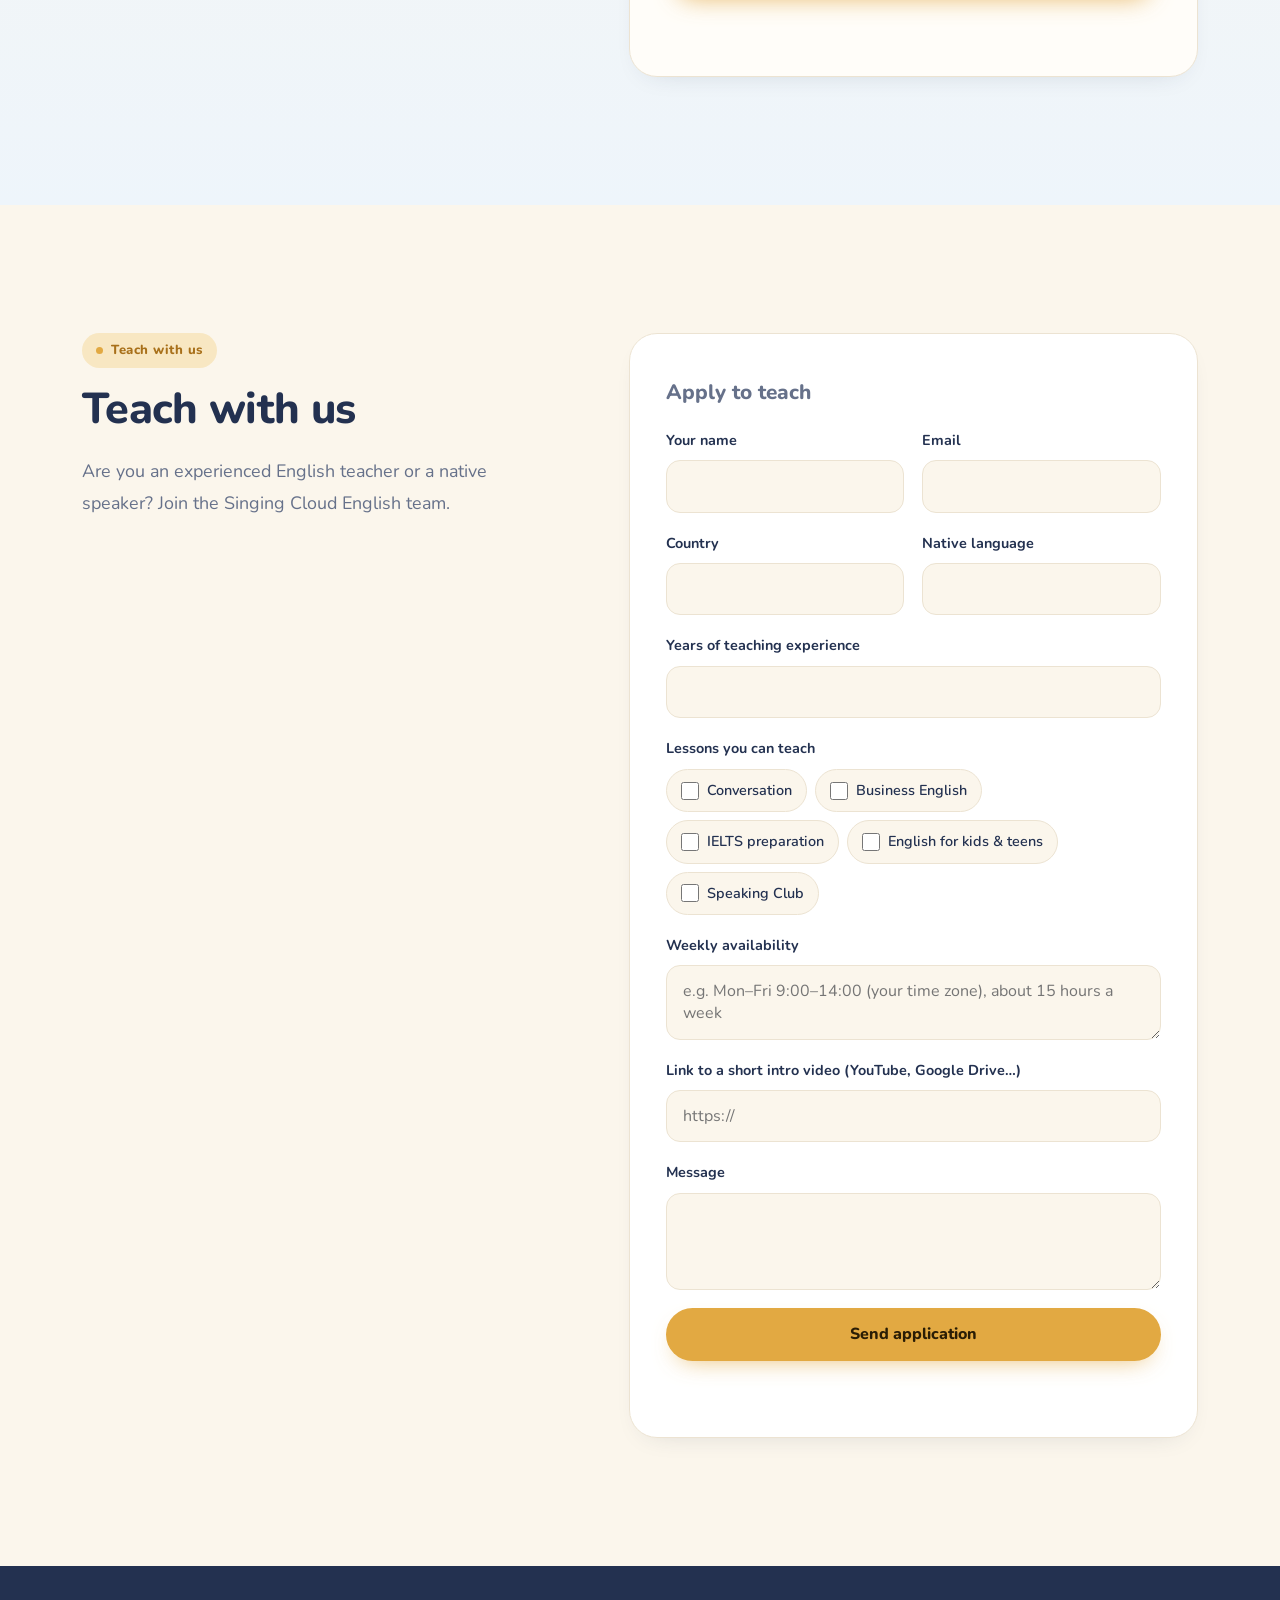
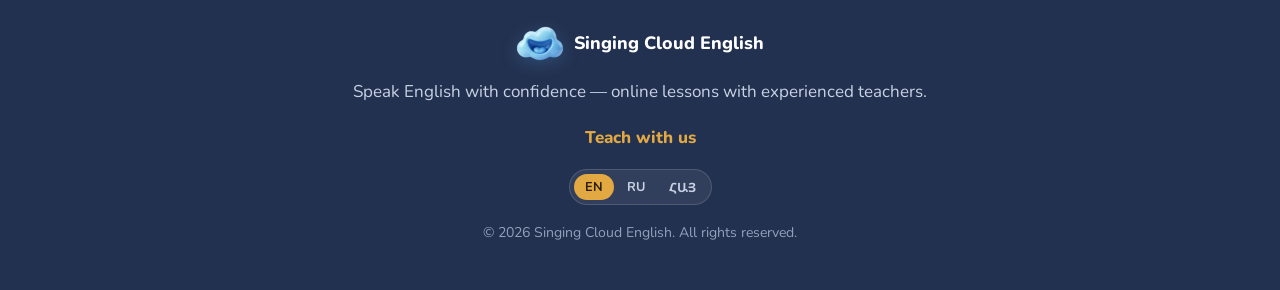
==== commit ecbf46d6: "Connect forms to Formspree; show a thank-you box after sending (noindex kept)" ====
--- a/index.html
+++ b/index.html
@@ -300,8 +300,8 @@
       <a class="btn btn-whatsapp" href="https://wa.me/10000000000?text=Hello%21%20I%27d%20like%20to%20book%20a%20trial%20English%20lesson." target="_blank" rel="noopener"><svg class="icon" viewBox="0 0 24 24" aria-hidden="true" focusable="false"><path d="M20.5 11.6a8.4 8.4 0 0 1-12.4 7.4L3.5 20.5 5 16.1a8.4 8.4 0 1 1 15.5-4.5z"/><path d="M9 8.5c0 3.5 3 6.5 6.5 6.5l1-1.6-2-1-1 .8a5 5 0 0 1-2.7-2.7l.8-1-1-2z" fill="currentColor" stroke="none"/></svg>Message on WhatsApp</a>
       <p class="muted small">Replies in English, Russian or Armenian</p>
     </div>
-    <form class="form card reveal" action="https://formspree.io/f/YOUR_FORM_ID" method="POST"
-          data-connected="false" data-sending="Sending…" data-success="Thank you! Your message has been sent. We&#x27;ll be in touch soon."
+    <form class="form card reveal" action="https://formspree.io/f/mrpprejo" method="POST"
+          data-connected="true" data-sending="Sending…" data-success="Thank you! Your message has been sent. We&#x27;ll be in touch soon."
           data-error="Sorry, something went wrong. Please try again or message us on WhatsApp." data-not-connected="The form isn&#x27;t connected yet — please use WhatsApp for now.">
       <p class="form-or">Or send a message</p>
       <input type="hidden" name="_subject" value="New enquiry — Singing Cloud English (EN)">
@@ -325,8 +325,8 @@
       <p class="lead">Are you an experienced English teacher or a native speaker? Join the Singing Cloud English team.</p>
       <ul class="points join-perks"></ul>
     </div>
-    <form class="form card reveal" action="https://formspree.io/f/YOUR_TEACHER_FORM_ID" method="POST"
-          data-connected="false" data-sending="Sending…" data-success="Thank you! Your application has been sent. We&#x27;ll be in touch soon."
+    <form class="form card reveal" action="https://formspree.io/f/xljjagvr" method="POST"
+          data-connected="true" data-sending="Sending…" data-success="Thank you! Your application has been sent. We&#x27;ll be in touch soon."
           data-error="Sorry, something went wrong. Please try again or message us on WhatsApp." data-not-connected="The application form isn&#x27;t connected yet — please message us on WhatsApp for now.">
       <p class="form-or">Apply to teach</p>
       <input type="hidden" name="_subject" value="Teacher application — Singing Cloud English (EN)">
--- a/assets/styles.css
+++ b/assets/styles.css
@@ -353,3 +353,10 @@
   .js .reveal { opacity: 1; translate: none; }
   .letters { display: none; }
 }
+
+/* ---------- after a form is sent: the fields hide and a "Thank you" box shows ---------- */
+.form.sent > :not(.form-thanks) { display: none; }
+.form-thanks { display: grid; justify-items: center; gap: 14px; padding: 34px 10px; text-align: center; outline: none; }
+.form-thanks p { margin: 0; font-size: 1.15rem; font-weight: 700; line-height: 1.6; }
+.form-thanks-icon { display: grid; place-items: center; width: 64px; height: 64px; border-radius: 50%;
+  font-size: 30px; font-weight: 800; color: #23774a; background: #e3f4ea; border: 2px solid #23774a; }
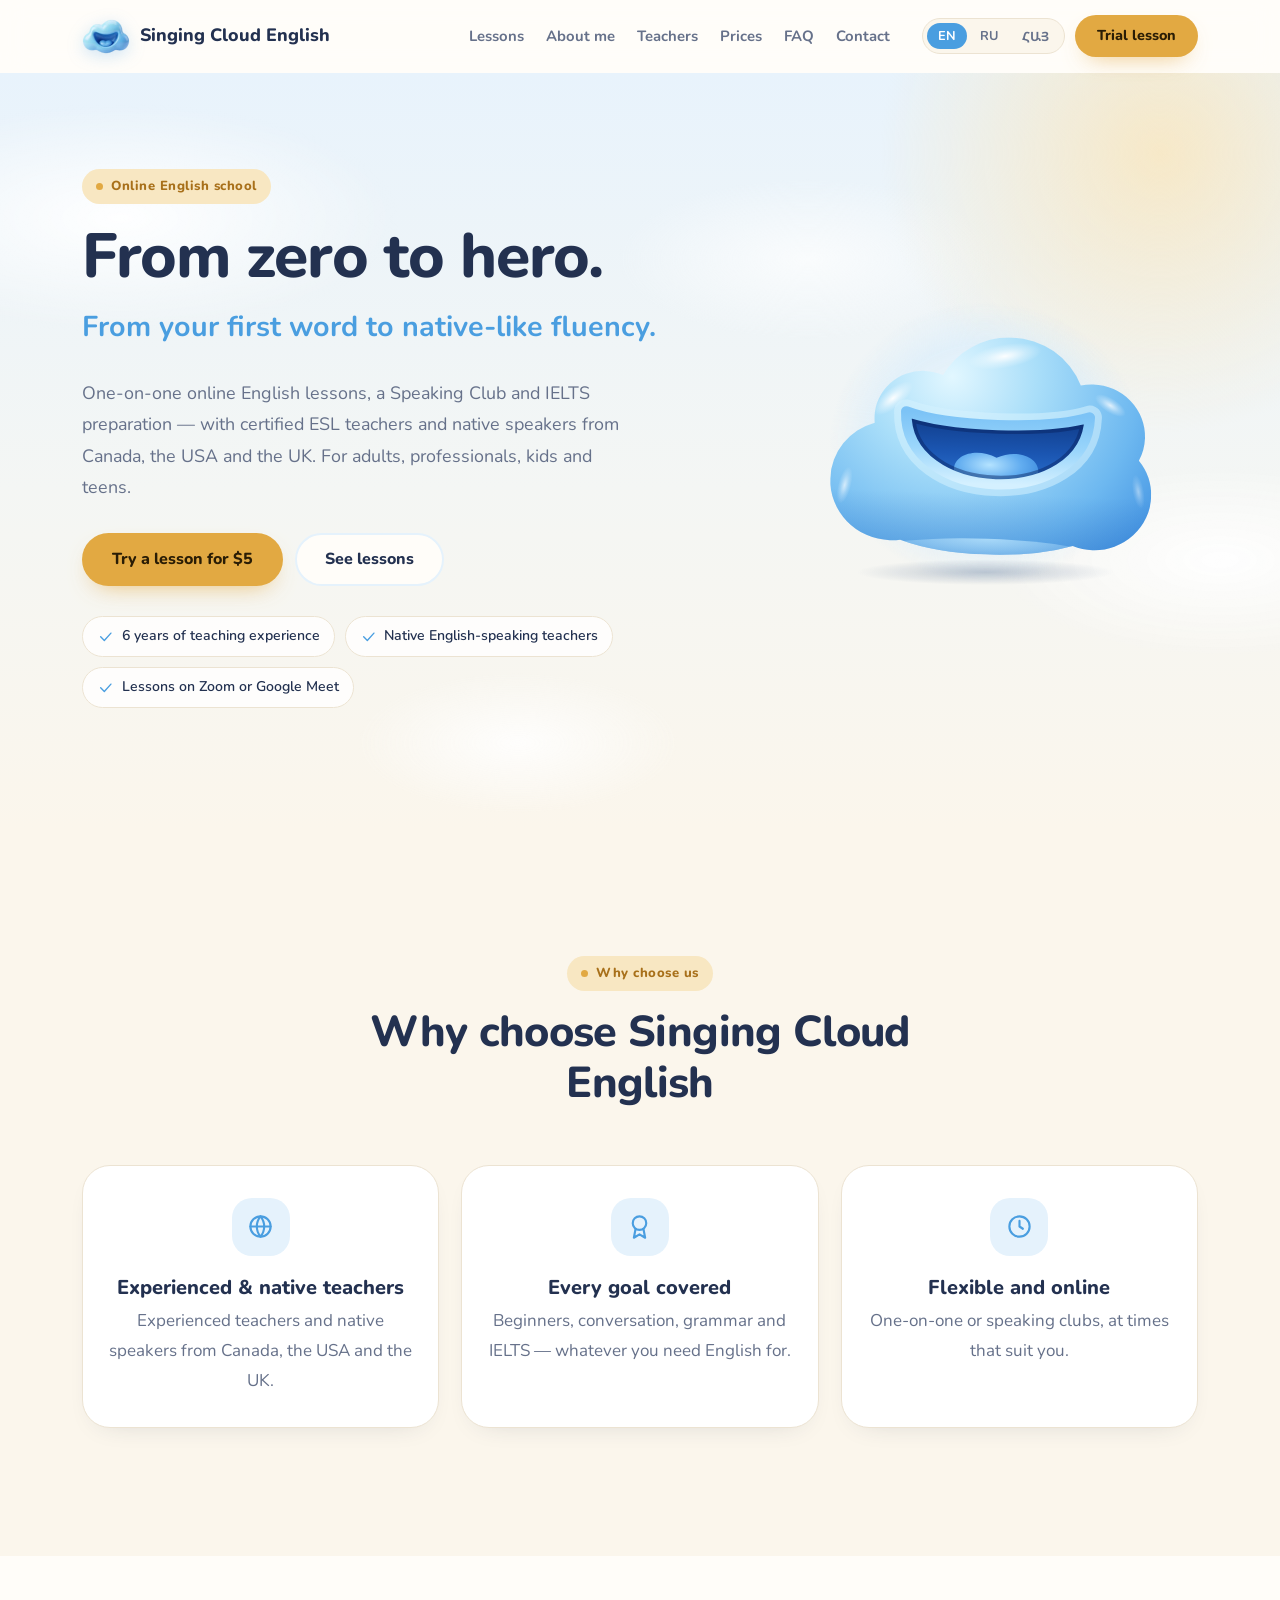
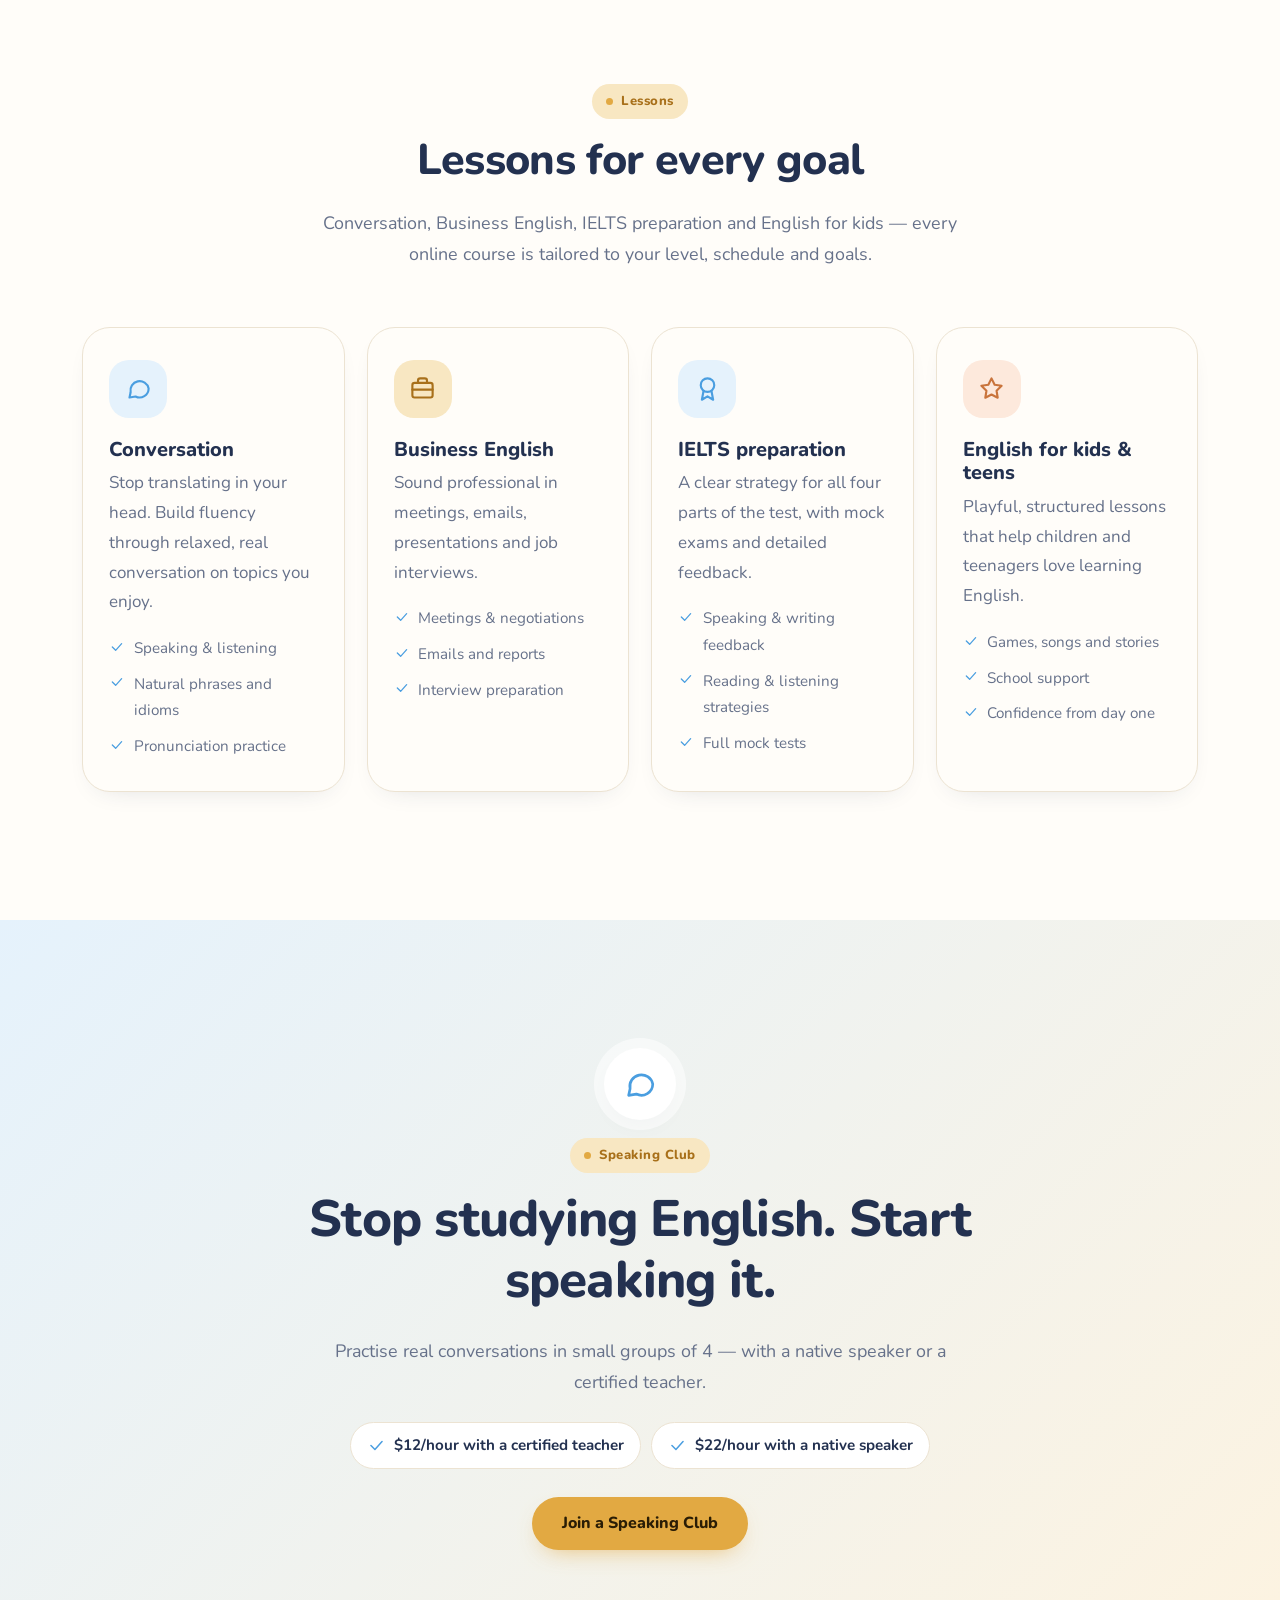
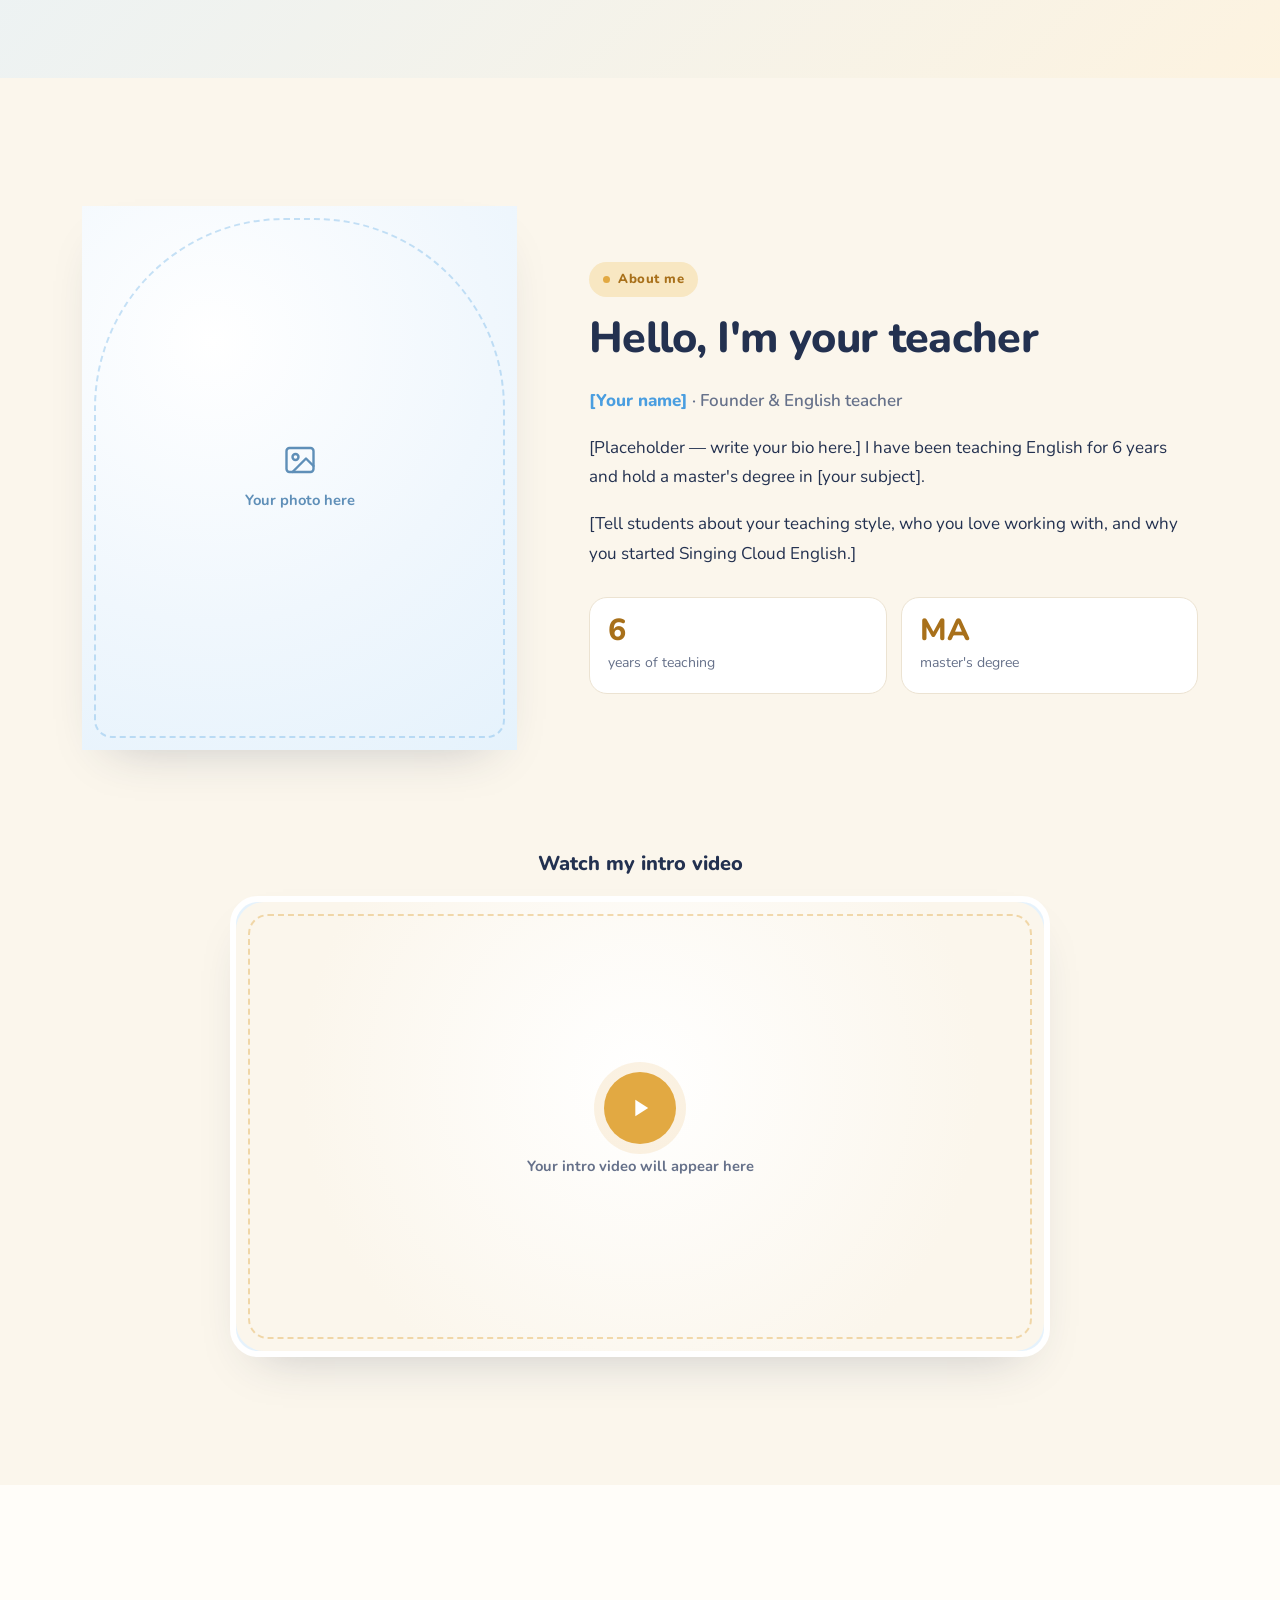
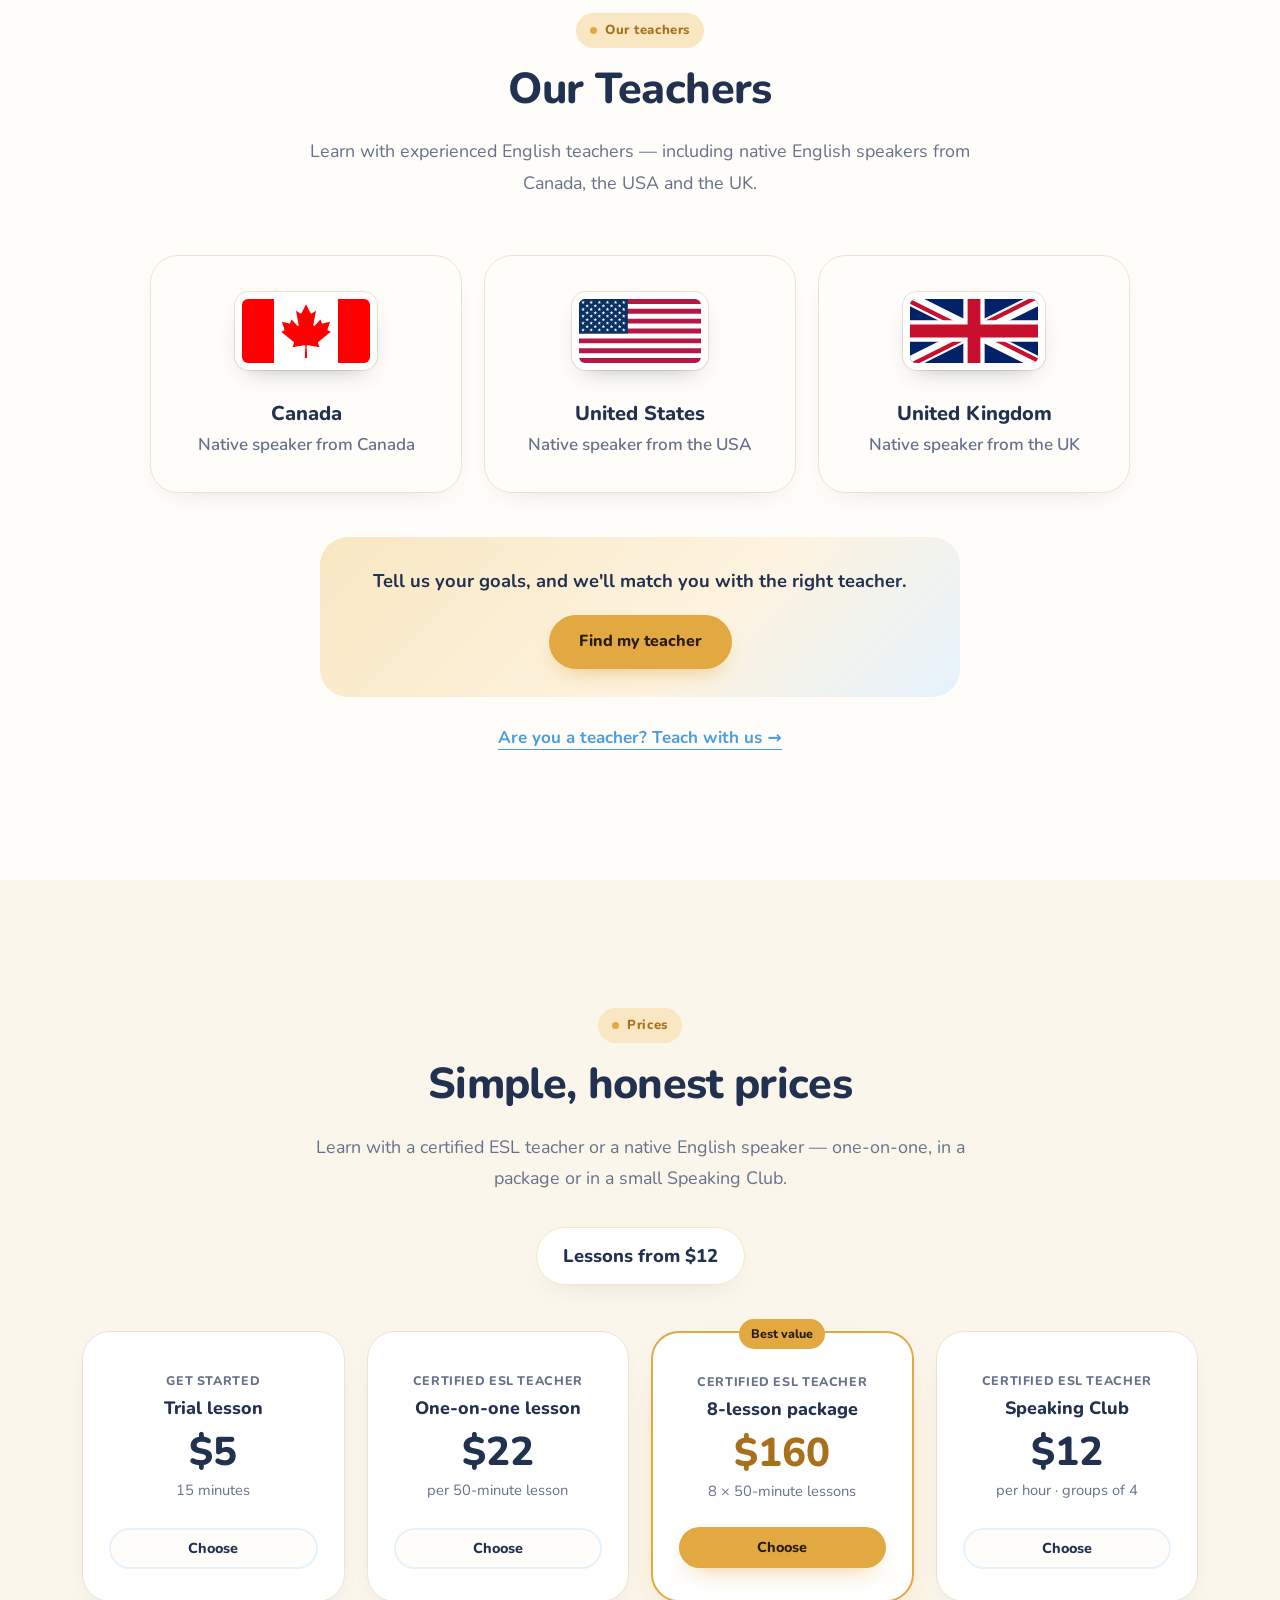
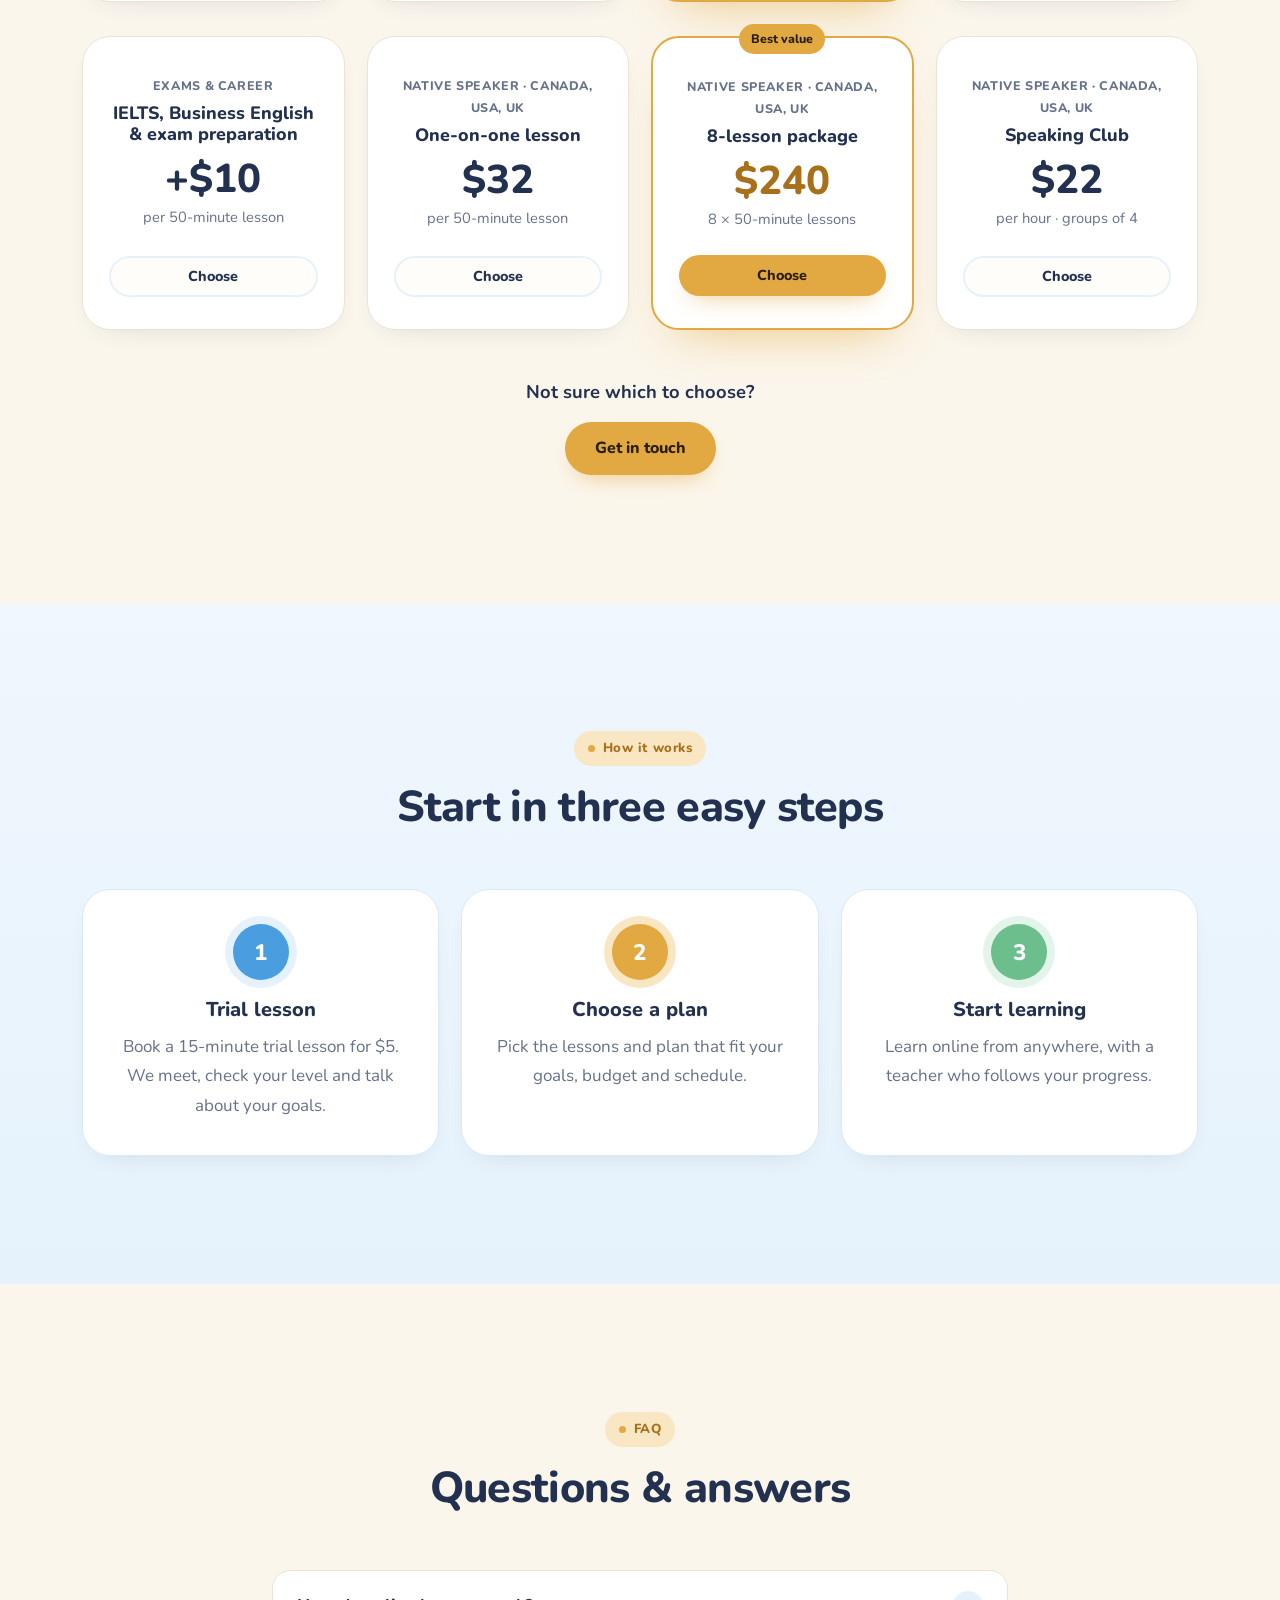
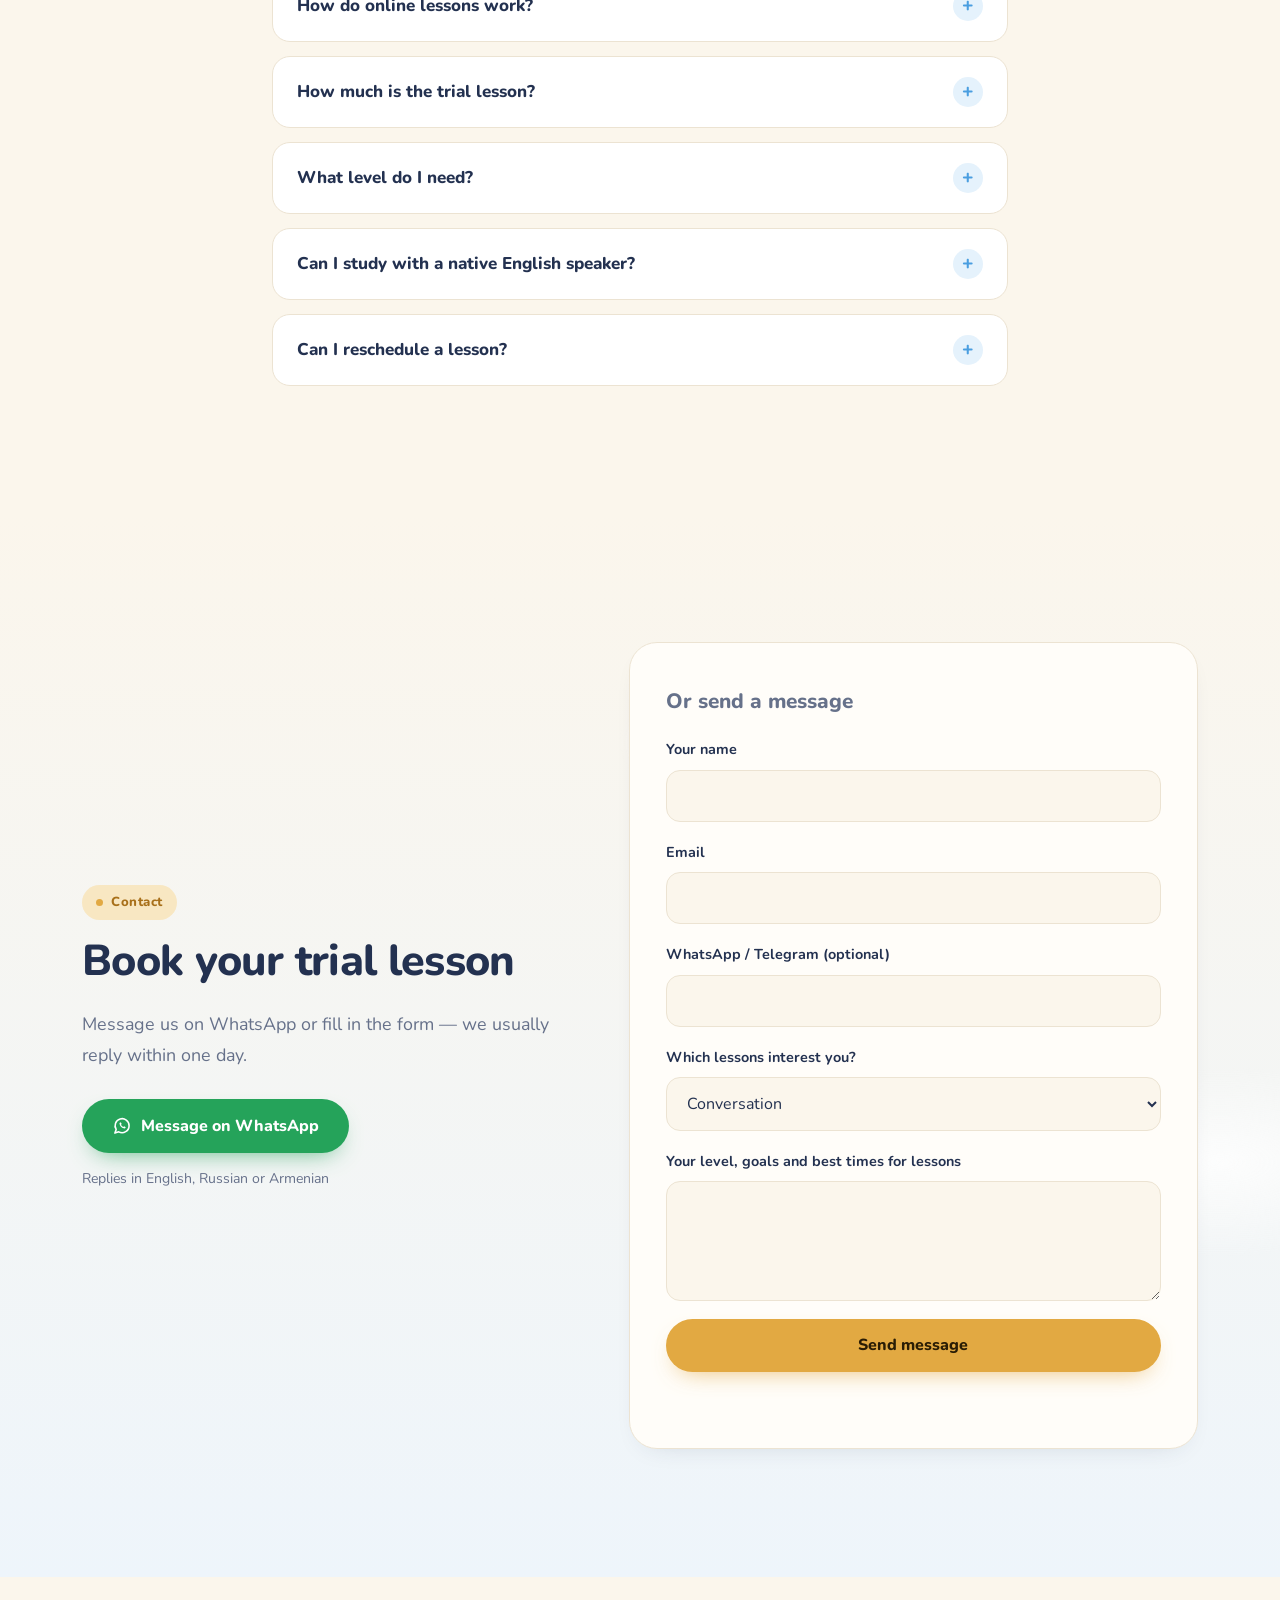
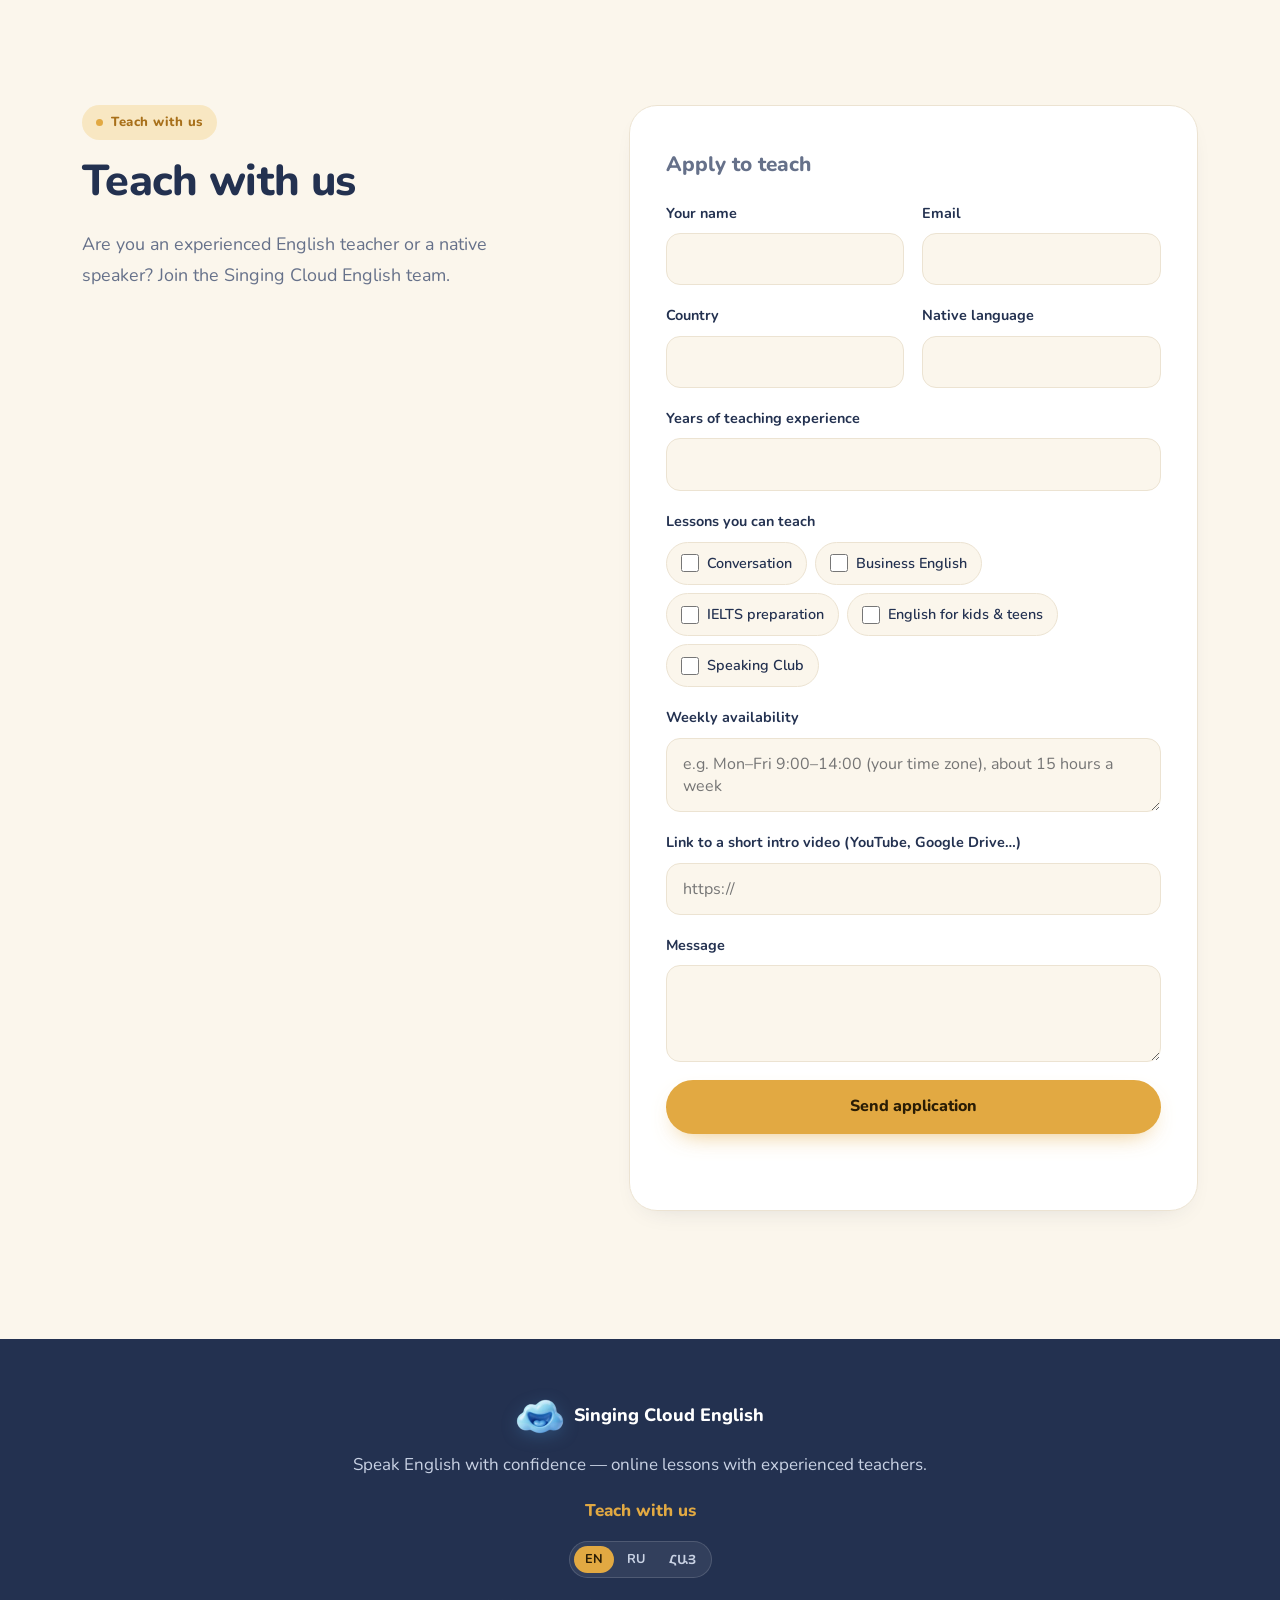
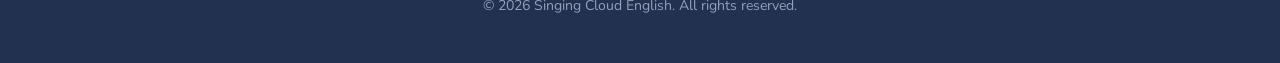
==== commit d728a21f: "New hero copy, Why choose us and Speaking Club sections (EN, RU, HY draft); noindex kept" ====
--- a/index.html
+++ b/index.html
@@ -34,7 +34,7 @@
   <link rel="preconnect" href="https://fonts.gstatic.com" crossorigin>
   <link rel="stylesheet" href="https://fonts.googleapis.com/css2?family=Nunito:wght@400;600;700;800&family=Noto+Sans+Armenian:wght@400;600;700;800&display=swap">
   <link rel="stylesheet" href="assets/styles.css">
-  <script type="application/ld+json">{"@context": "https://schema.org", "@graph": [{"@type": "EducationalOrganization", "@id": "https://singingcloudproject.github.io/singing-cloud-english/#school", "name": "Singing Cloud English", "url": "https://singingcloudproject.github.io/singing-cloud-english/", "logo": "https://singingcloudproject.github.io/singing-cloud-english/assets/logo-hero.png", "image": "https://singingcloudproject.github.io/singing-cloud-english/assets/og-image.jpg", "description": "One-on-one online English lessons with certified ESL teachers and native speakers, a Speaking Club, IELTS and Business English. Lessons from $12.", "slogan": "Speak English with confidence", "areaServed": "Worldwide", "availableLanguage": ["English", "Russian", "Armenian"], "knowsAbout": ["Conversation", "Business English", "IELTS preparation", "English for kids & teens"], "hasOfferCatalog": {"@type": "OfferCatalog", "name": "Simple, honest prices", "itemListElement": [{"@type": "Offer", "name": "Trial lesson — Get started", "description": "15 minutes", "price": "5", "priceCurrency": "USD", "url": "https://singingcloudproject.github.io/singing-cloud-english/#prices"}, {"@type": "Offer", "name": "One-on-one lesson — Certified ESL teacher", "description": "per 50-minute lesson", "price": "22", "priceCurrency": "USD", "url": "https://singingcloudproject.github.io/singing-cloud-english/#prices"}, {"@type": "Offer", "name": "8-lesson package — Certified ESL teacher", "description": "8 × 50-minute lessons", "price": "160", "priceCurrency": "USD", "url": "https://singingcloudproject.github.io/singing-cloud-english/#prices"}, {"@type": "Offer", "name": "Speaking Club — Certified ESL teacher", "description": "per hour · groups of 4", "price": "12", "priceCurrency": "USD", "url": "https://singingcloudproject.github.io/singing-cloud-english/#prices"}, {"@type": "Offer", "name": "One-on-one lesson — Native speaker · Canada, USA, UK", "description": "per 50-minute lesson", "price": "32", "priceCurrency": "USD", "url": "https://singingcloudproject.github.io/singing-cloud-english/#prices"}, {"@type": "Offer", "name": "8-lesson package — Native speaker · Canada, USA, UK", "description": "8 × 50-minute lessons", "price": "240", "priceCurrency": "USD", "url": "https://singingcloudproject.github.io/singing-cloud-english/#prices"}, {"@type": "Offer", "name": "Speaking Club — Native speaker · Canada, USA, UK", "description": "per hour · groups of 4", "price": "22", "priceCurrency": "USD", "url": "https://singingcloudproject.github.io/singing-cloud-english/#prices"}]}}, {"@type": "WebSite", "@id": "https://singingcloudproject.github.io/singing-cloud-english/#website", "url": "https://singingcloudproject.github.io/singing-cloud-english/", "name": "Singing Cloud English", "inLanguage": ["en", "ru", "hy"], "publisher": {"@id": "https://singingcloudproject.github.io/singing-cloud-english/#school"}}, {"@type": "WebPage", "@id": "https://singingcloudproject.github.io/singing-cloud-english/#webpage", "url": "https://singingcloudproject.github.io/singing-cloud-english/", "name": "Online English Tutor & Native Speakers | Singing Cloud English", "description": "One-on-one online English lessons with certified ESL teachers and native speakers, a Speaking Club, IELTS and Business English. Lessons from $12.", "inLanguage": "en", "isPartOf": {"@id": "https://singingcloudproject.github.io/singing-cloud-english/#website"}, "about": {"@id": "https://singingcloudproject.github.io/singing-cloud-english/#school"}}, {"@type": "FAQPage", "@id": "https://singingcloudproject.github.io/singing-cloud-english/#faq", "inLanguage": "en", "mainEntity": [{"@type": "Question", "name": "How do online lessons work?", "acceptedAnswer": {"@type": "Answer", "text": "Lessons take place on Zoom or Google Meet. All you need is a phone, tablet or computer with internet. Your teacher shares materials on screen and sends notes after each lesson."}}, {"@type": "Question", "name": "How much is the trial lesson?", "acceptedAnswer": {"@type": "Answer", "text": "The trial lesson is 15 minutes and costs $5. It's a relaxed way to meet your teacher, check your level and plan your lessons — with no obligation to continue."}}, {"@type": "Question", "name": "What level do I need?", "acceptedAnswer": {"@type": "Answer", "text": "Every level is welcome — from complete beginners to advanced learners. We check your level during the trial lesson."}}, {"@type": "Question", "name": "Can I study with a native English speaker?", "acceptedAnswer": {"@type": "Answer", "text": "Yes. Our team includes native English-speaking teachers. Just tell us your preference when you book."}}, {"@type": "Question", "name": "Can I reschedule a lesson?", "acceptedAnswer": {"@type": "Answer", "text": "Yes — please let us know at least 24 hours before the lesson. [Edit with your own policy.]"}}]}]}</script>
+  <script type="application/ld+json">{"@context": "https://schema.org", "@graph": [{"@type": "EducationalOrganization", "@id": "https://singingcloudproject.github.io/singing-cloud-english/#school", "name": "Singing Cloud English", "url": "https://singingcloudproject.github.io/singing-cloud-english/", "logo": "https://singingcloudproject.github.io/singing-cloud-english/assets/logo-hero.png", "image": "https://singingcloudproject.github.io/singing-cloud-english/assets/og-image.jpg", "description": "One-on-one online English lessons with certified ESL teachers and native speakers, a Speaking Club, IELTS and Business English. Lessons from $12.", "slogan": "From zero to hero.", "areaServed": "Worldwide", "availableLanguage": ["English", "Russian", "Armenian"], "knowsAbout": ["Conversation", "Business English", "IELTS preparation", "English for kids & teens"], "hasOfferCatalog": {"@type": "OfferCatalog", "name": "Simple, honest prices", "itemListElement": [{"@type": "Offer", "name": "Trial lesson — Get started", "description": "15 minutes", "price": "5", "priceCurrency": "USD", "url": "https://singingcloudproject.github.io/singing-cloud-english/#prices"}, {"@type": "Offer", "name": "One-on-one lesson — Certified ESL teacher", "description": "per 50-minute lesson", "price": "22", "priceCurrency": "USD", "url": "https://singingcloudproject.github.io/singing-cloud-english/#prices"}, {"@type": "Offer", "name": "8-lesson package — Certified ESL teacher", "description": "8 × 50-minute lessons", "price": "160", "priceCurrency": "USD", "url": "https://singingcloudproject.github.io/singing-cloud-english/#prices"}, {"@type": "Offer", "name": "Speaking Club — Certified ESL teacher", "description": "per hour · groups of 4", "price": "12", "priceCurrency": "USD", "url": "https://singingcloudproject.github.io/singing-cloud-english/#prices"}, {"@type": "Offer", "name": "One-on-one lesson — Native speaker · Canada, USA, UK", "description": "per 50-minute lesson", "price": "32", "priceCurrency": "USD", "url": "https://singingcloudproject.github.io/singing-cloud-english/#prices"}, {"@type": "Offer", "name": "8-lesson package — Native speaker · Canada, USA, UK", "description": "8 × 50-minute lessons", "price": "240", "priceCurrency": "USD", "url": "https://singingcloudproject.github.io/singing-cloud-english/#prices"}, {"@type": "Offer", "name": "Speaking Club — Native speaker · Canada, USA, UK", "description": "per hour · groups of 4", "price": "22", "priceCurrency": "USD", "url": "https://singingcloudproject.github.io/singing-cloud-english/#prices"}]}}, {"@type": "WebSite", "@id": "https://singingcloudproject.github.io/singing-cloud-english/#website", "url": "https://singingcloudproject.github.io/singing-cloud-english/", "name": "Singing Cloud English", "inLanguage": ["en", "ru", "hy"], "publisher": {"@id": "https://singingcloudproject.github.io/singing-cloud-english/#school"}}, {"@type": "WebPage", "@id": "https://singingcloudproject.github.io/singing-cloud-english/#webpage", "url": "https://singingcloudproject.github.io/singing-cloud-english/", "name": "Online English Tutor & Native Speakers | Singing Cloud English", "description": "One-on-one online English lessons with certified ESL teachers and native speakers, a Speaking Club, IELTS and Business English. Lessons from $12.", "inLanguage": "en", "isPartOf": {"@id": "https://singingcloudproject.github.io/singing-cloud-english/#website"}, "about": {"@id": "https://singingcloudproject.github.io/singing-cloud-english/#school"}}, {"@type": "FAQPage", "@id": "https://singingcloudproject.github.io/singing-cloud-english/#faq", "inLanguage": "en", "mainEntity": [{"@type": "Question", "name": "How do online lessons work?", "acceptedAnswer": {"@type": "Answer", "text": "Lessons take place on Zoom or Google Meet. All you need is a phone, tablet or computer with internet. Your teacher shares materials on screen and sends notes after each lesson."}}, {"@type": "Question", "name": "How much is the trial lesson?", "acceptedAnswer": {"@type": "Answer", "text": "The trial lesson is 15 minutes and costs $5. It's a relaxed way to meet your teacher, check your level and plan your lessons — with no obligation to continue."}}, {"@type": "Question", "name": "What level do I need?", "acceptedAnswer": {"@type": "Answer", "text": "Every level is welcome — from complete beginners to advanced learners. We check your level during the trial lesson."}}, {"@type": "Question", "name": "Can I study with a native English speaker?", "acceptedAnswer": {"@type": "Answer", "text": "Yes. Our team includes native English-speaking teachers. Just tell us your preference when you book."}}, {"@type": "Question", "name": "Can I reschedule a lesson?", "acceptedAnswer": {"@type": "Answer", "text": "Yes — please let us know at least 24 hours before the lesson. [Edit with your own policy.]"}}]}]}</script>
 </head>
 <body>
 <a class="skip" href="#main">Skip to content</a>
@@ -57,10 +57,10 @@
   <div class="container hero-inner">
     <div class="hero-copy">
       <p class="kicker reveal">Online English school</p>
-      <h1 class="reveal" style="--d:100ms">Speak English with confidence<span class="h1-sub">Online English lessons with experienced teachers and native speakers</span></h1>
+      <h1 class="reveal" style="--d:100ms">From zero to hero.<span class="h1-sub">From your first word to native-like fluency.</span></h1>
       <p class="lead reveal" style="--d:200ms">One-on-one online English lessons, a Speaking Club and IELTS preparation — with certified ESL teachers and native speakers from Canada, the USA and the UK. For adults, professionals, kids and teens.</p>
       <div class="hero-actions reveal" style="--d:300ms">
-        <a class="btn btn-gold" href="#contact">Book a trial lesson</a>
+        <a class="btn btn-gold" href="#contact">Try a lesson for $5</a>
         <a class="btn btn-ghost" href="#lessons">See lessons</a>
       </div>
       <ul class="badges reveal" style="--d:400ms"><li><svg class="icon" viewBox="0 0 24 24" aria-hidden="true" focusable="false"><path d="m5 12 5 5 9-10"/></svg>6 years of teaching experience</li><li><svg class="icon" viewBox="0 0 24 24" aria-hidden="true" focusable="false"><path d="m5 12 5 5 9-10"/></svg>Native English-speaking teachers</li><li><svg class="icon" viewBox="0 0 24 24" aria-hidden="true" focusable="false"><path d="m5 12 5 5 9-10"/></svg>Lessons on Zoom or Google Meet</li></ul>
@@ -116,6 +116,28 @@
     </div>
   </div>
 </section>
+<section class="section bg-soft" id="why">
+  <div class="container">
+    <div class="section-head reveal"><p class="kicker">Why choose us</p><h2>Why choose Singing Cloud English</h2></div>
+    <div class="cards ">
+      <article class="card reveal" style="--d:0ms">
+        <div class="card-icon"><svg class="icon" viewBox="0 0 24 24" aria-hidden="true" focusable="false"><circle cx="12" cy="12" r="9"/><path d="M3 12h18M12 3a14 14 0 0 1 0 18M12 3a14 14 0 0 0 0 18"/></svg></div>
+        <h3>Experienced &amp; native teachers</h3>
+        <p>Experienced teachers and native speakers from Canada, the USA and the UK.</p>
+      </article>
+      <article class="card reveal" style="--d:80ms">
+        <div class="card-icon"><svg class="icon" viewBox="0 0 24 24" aria-hidden="true" focusable="false"><circle cx="12" cy="9" r="6"/><path d="M8.5 14 7 22l5-3 5 3-1.5-8"/></svg></div>
+        <h3>Every goal covered</h3>
+        <p>Beginners, conversation, grammar and IELTS — whatever you need English for.</p>
+      </article>
+      <article class="card reveal" style="--d:160ms">
+        <div class="card-icon"><svg class="icon" viewBox="0 0 24 24" aria-hidden="true" focusable="false"><circle cx="12" cy="12" r="9"/><path d="M12 7v5l3 2"/></svg></div>
+        <h3>Flexible and online</h3>
+        <p>One-on-one or speaking clubs, at times that suit you.</p>
+      </article>
+    </div>
+  </div>
+</section>
 <section class="section " id="lessons">
   <div class="container">
     <div class="section-head reveal"><p class="kicker">Lessons</p><h2>Lessons for every goal</h2><p class="lead">Conversation, Business English, IELTS preparation and English for kids — every online course is tailored to your level, schedule and goals.</p></div>
@@ -141,6 +163,16 @@
         <p>Playful, structured lessons that help children and teenagers love learning English.</p><ul class="points"><li><svg class="icon" viewBox="0 0 24 24" aria-hidden="true" focusable="false"><path d="m5 12 5 5 9-10"/></svg>Games, songs and stories</li><li><svg class="icon" viewBox="0 0 24 24" aria-hidden="true" focusable="false"><path d="m5 12 5 5 9-10"/></svg>School support</li><li><svg class="icon" viewBox="0 0 24 24" aria-hidden="true" focusable="false"><path d="m5 12 5 5 9-10"/></svg>Confidence from day one</li></ul>
       </article>
     </div>
+  </div>
+</section>
+<section class="section club" id="club">
+  <div class="container narrow club-inner">
+    <div class="club-icon reveal"><svg class="icon" viewBox="0 0 24 24" aria-hidden="true" focusable="false"><path d="M21 12a8 8 0 0 1-11.6 7.1L4 20l1-4.6A8 8 0 1 1 21 12z"/></svg></div>
+    <p class="kicker reveal">Speaking Club</p>
+    <h2 class="reveal">Stop studying English. Start speaking it.</h2>
+    <p class="lead reveal">Practise real conversations in small groups of 4 — with a native speaker or a certified teacher.</p>
+    <ul class="club-points reveal"><li><svg class="icon" viewBox="0 0 24 24" aria-hidden="true" focusable="false"><path d="m5 12 5 5 9-10"/></svg><span>$12/hour with a certified teacher</span></li><li><svg class="icon" viewBox="0 0 24 24" aria-hidden="true" focusable="false"><path d="m5 12 5 5 9-10"/></svg><span>$22/hour with a native speaker</span></li></ul>
+    <a class="btn btn-gold reveal" href="#contact">Join a Speaking Club</a>
   </div>
 </section>
 <section class="section bg-soft" id="about">
--- a/assets/styles.css
+++ b/assets/styles.css
@@ -360,3 +360,19 @@
 .form-thanks p { margin: 0; font-size: 1.15rem; font-weight: 700; line-height: 1.6; }
 .form-thanks-icon { display: grid; place-items: center; width: 64px; height: 64px; border-radius: 50%;
   font-size: 30px; font-weight: 800; color: #23774a; background: #e3f4ea; border: 2px solid #23774a; }
+
+/* ---------- Speaking Club highlight band ---------- */
+.club { background: linear-gradient(135deg, var(--sky-soft) 0%, #fdf3e0 100%); text-align: center; }
+.club-inner { display: grid; justify-items: center; }
+.club-icon { width: 72px; height: 72px; display: grid; place-items: center; border-radius: 50%; margin-bottom: 18px;
+  background: #fff; color: var(--sky); box-shadow: 0 0 0 10px rgba(255, 255, 255, .55), var(--shadow-sm); }
+.club-icon .icon { width: 34px; height: 34px; }
+.club h2 { font-size: clamp(2rem, 6vw, 3.2rem); max-width: 760px; }
+.club .lead { max-width: 620px; }
+.club-points { list-style: none; padding: 0; margin: 6px 0 28px; display: flex; flex-wrap: wrap; justify-content: center; gap: 10px; }
+.club-points li { display: inline-flex; align-items: center; gap: 8px; padding: 9px 16px; border-radius: 999px; background: #fff;
+  border: 1px solid var(--line); font-weight: 700; font-size: .95rem; }
+.club-points .icon { color: var(--sky); }
+/* "Why choose us" cards: icon on top, centred */
+#why .card { text-align: center; }
+#why .card-icon { margin-inline: auto; }
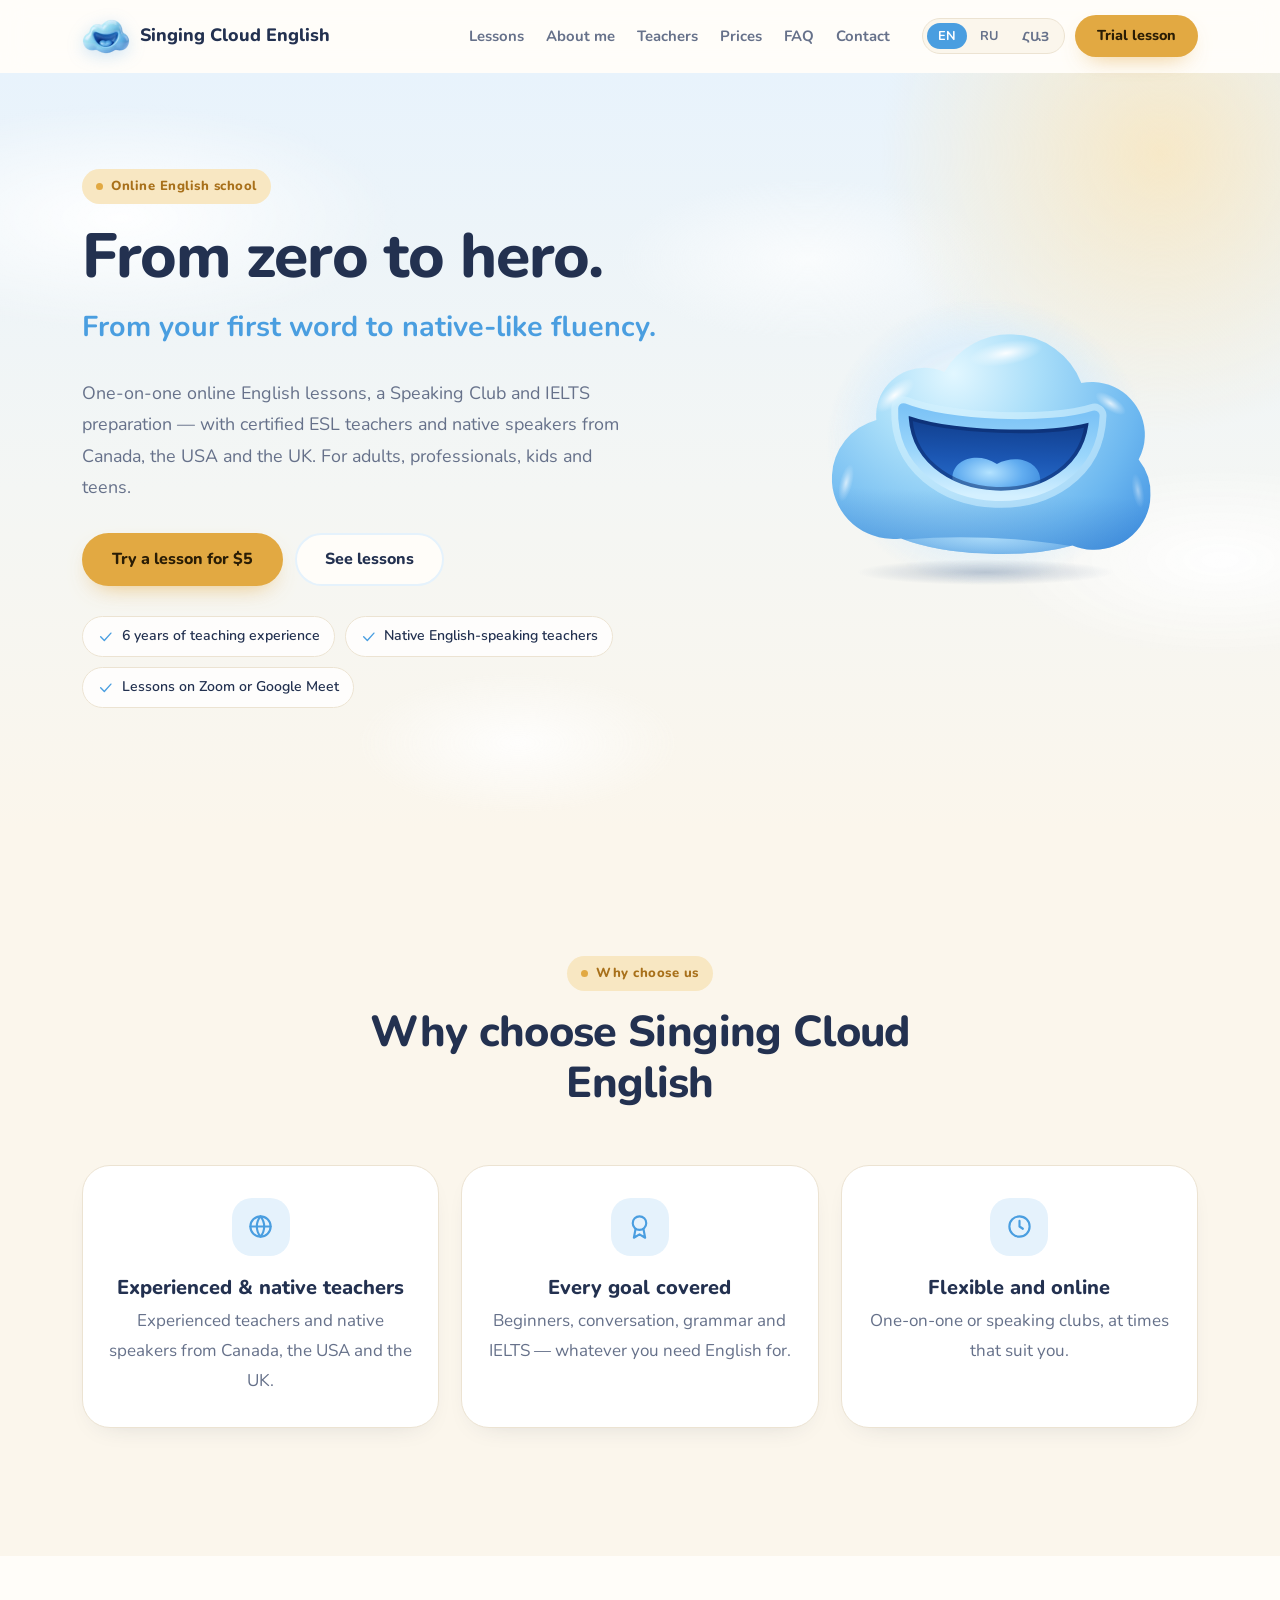
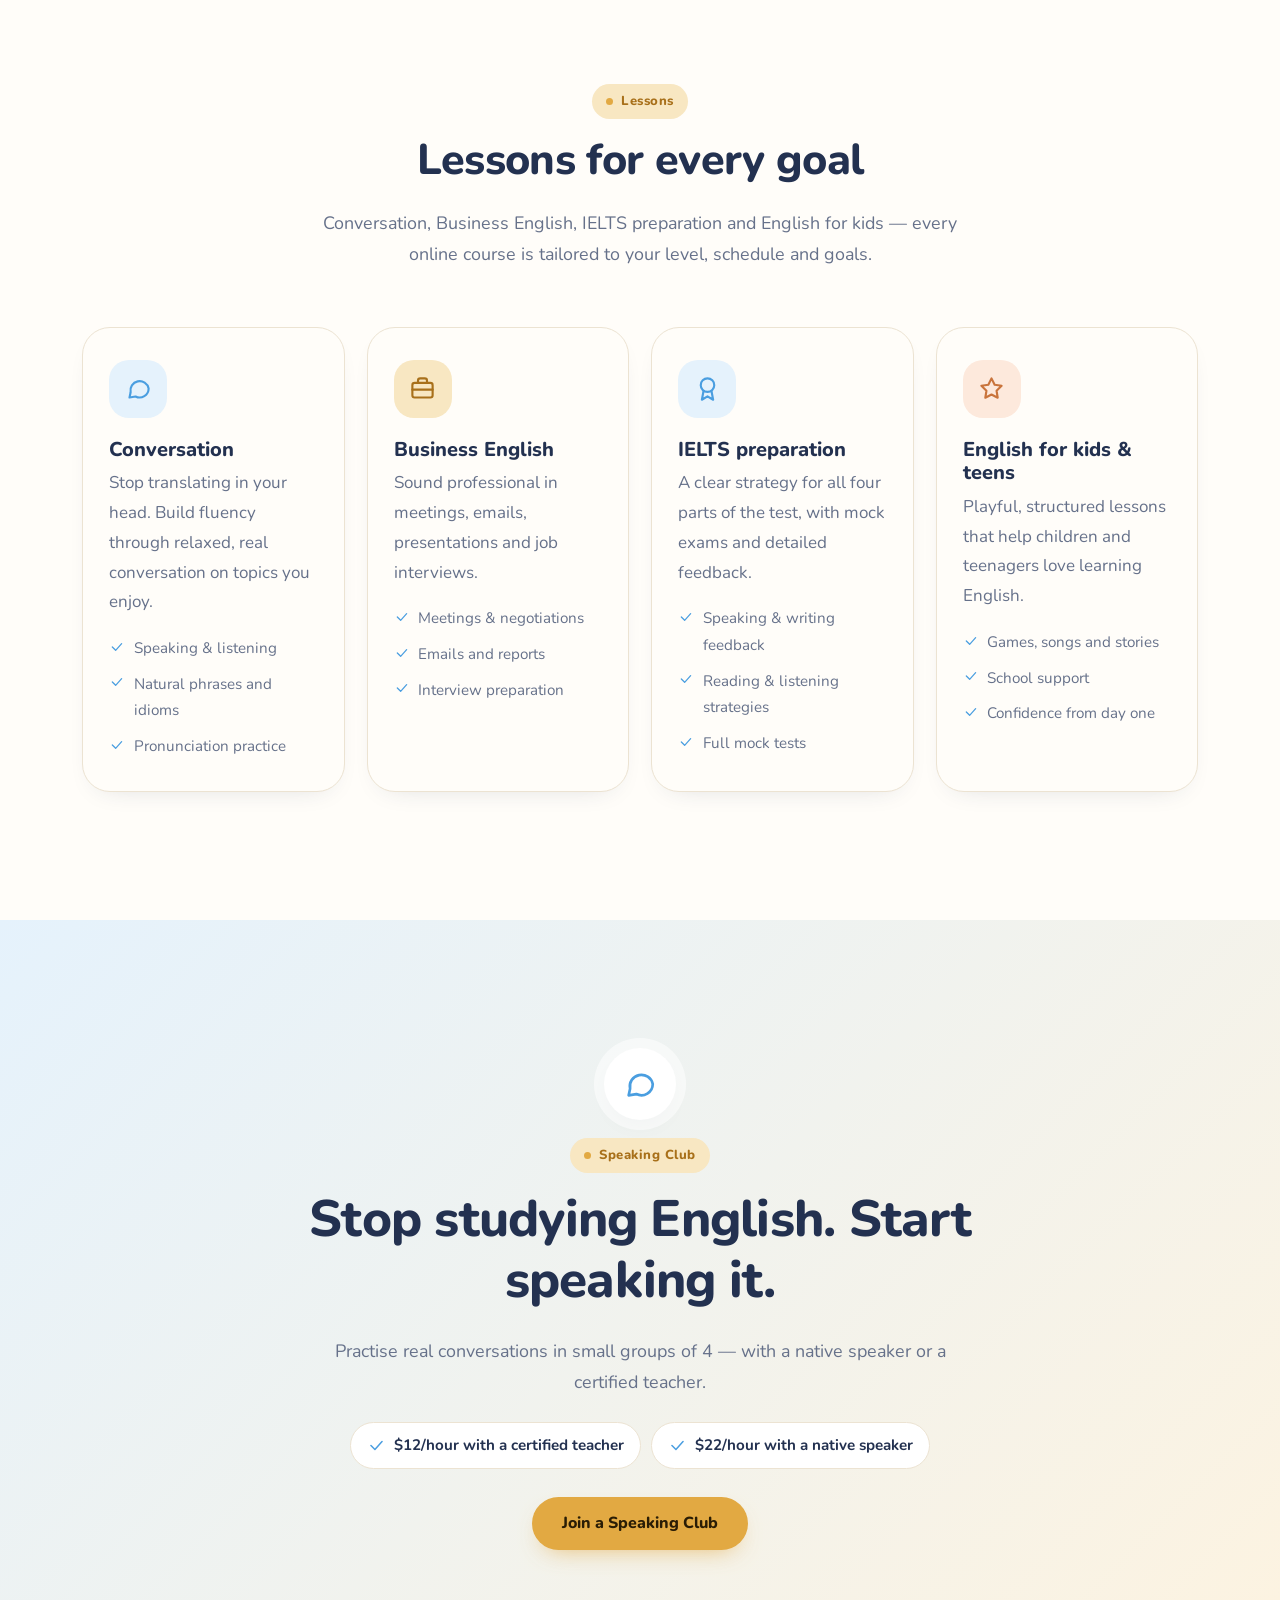
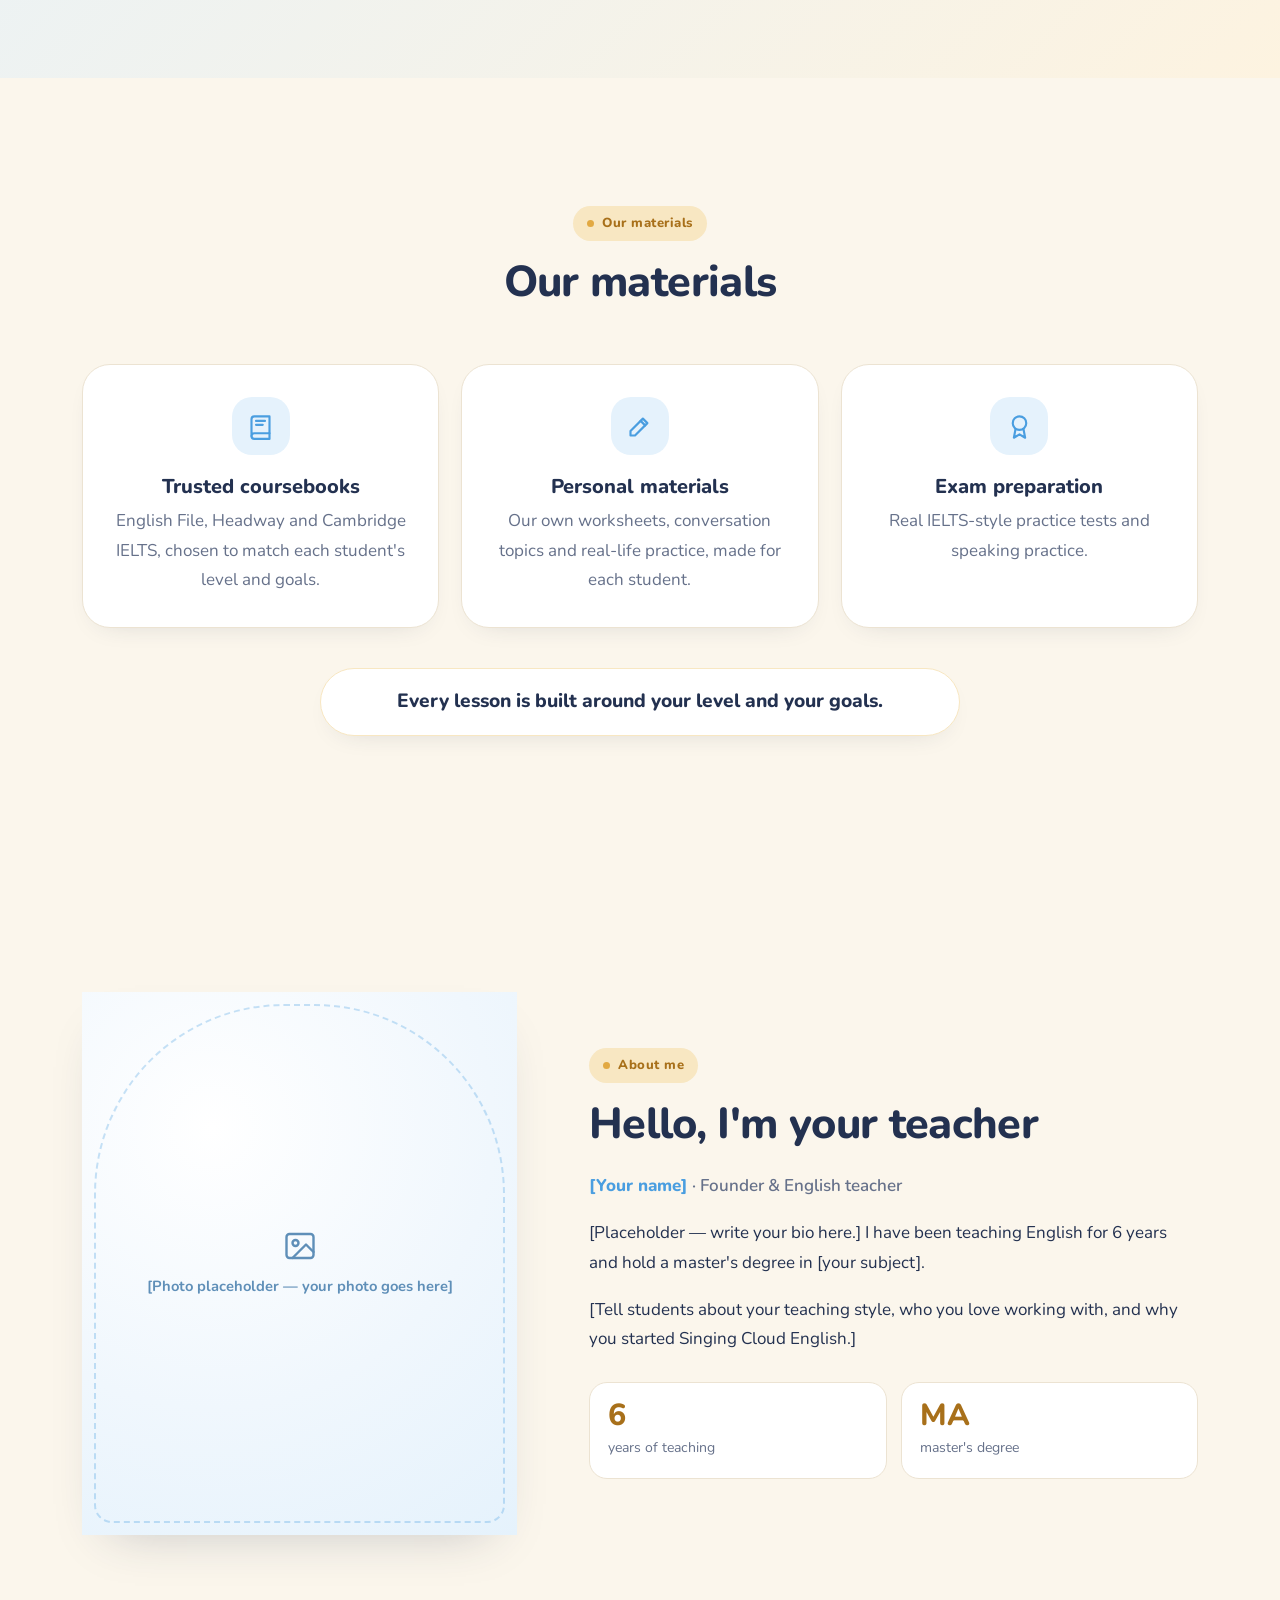
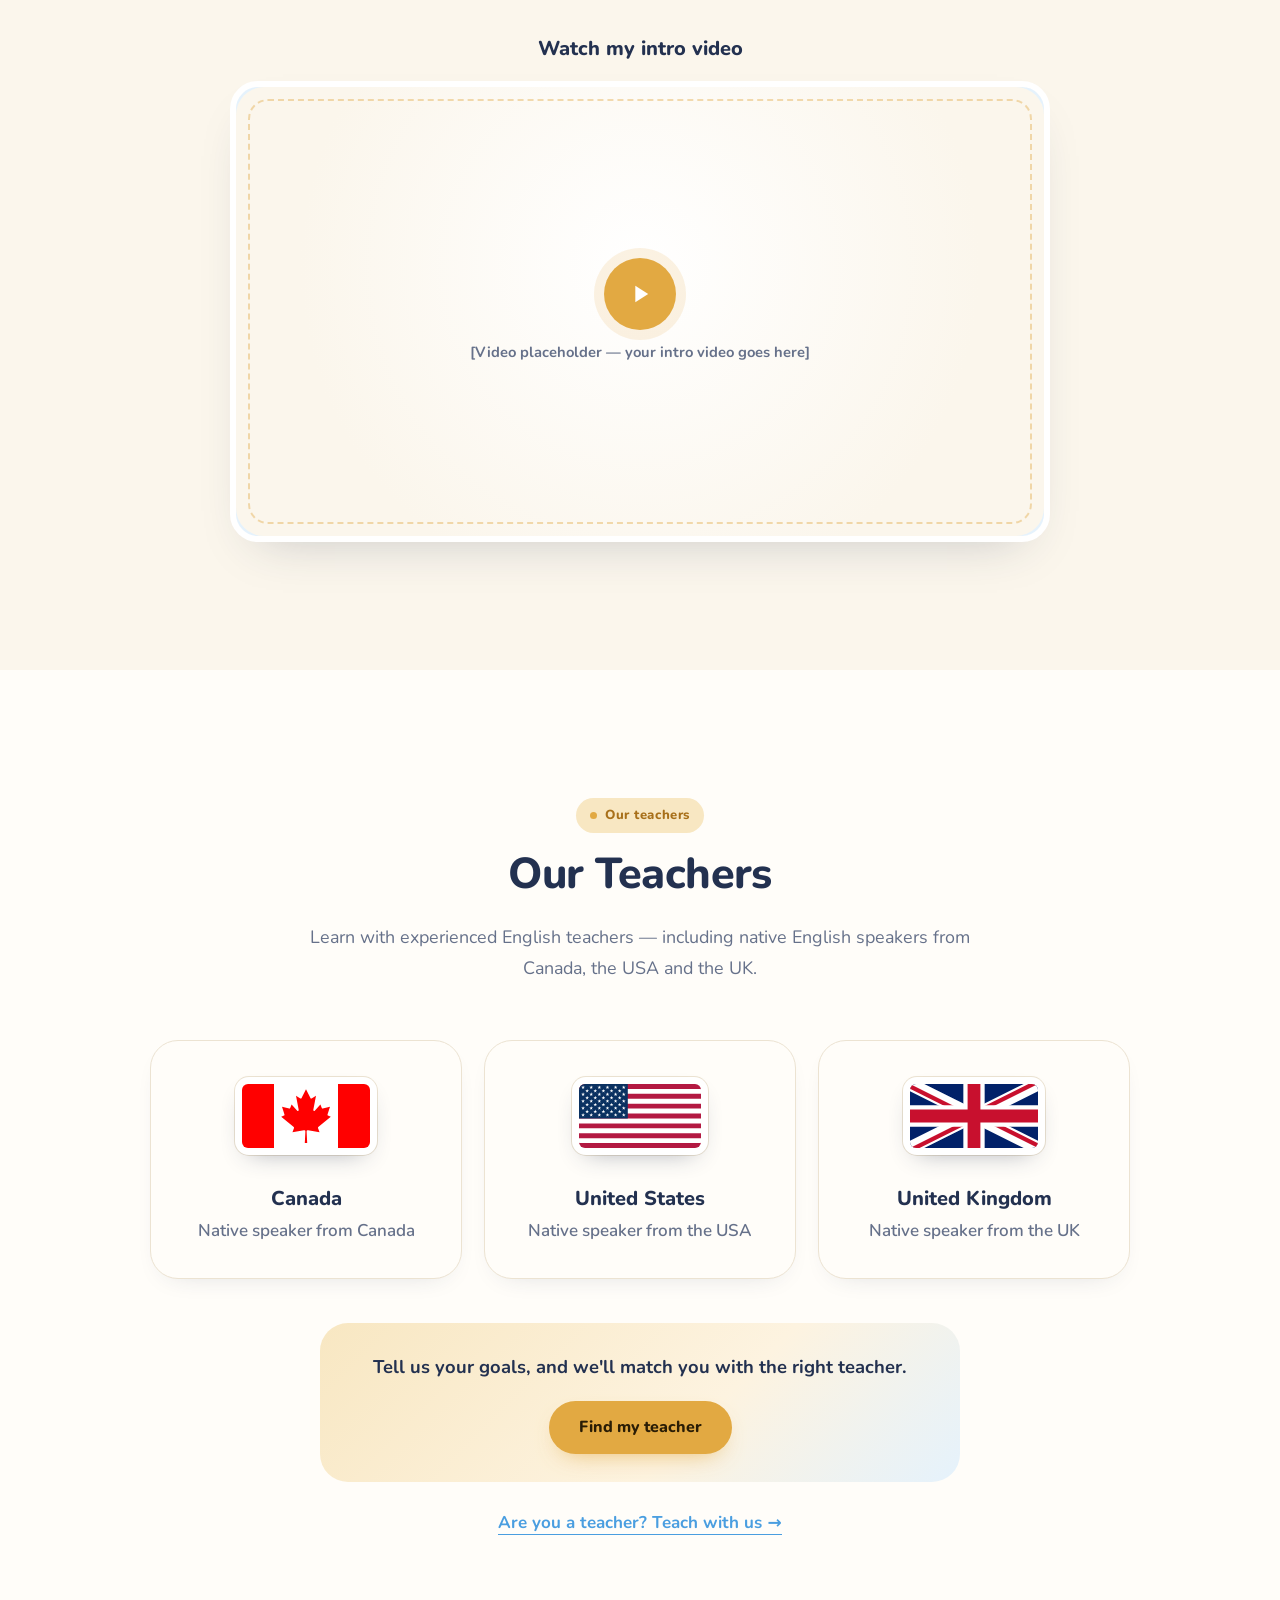
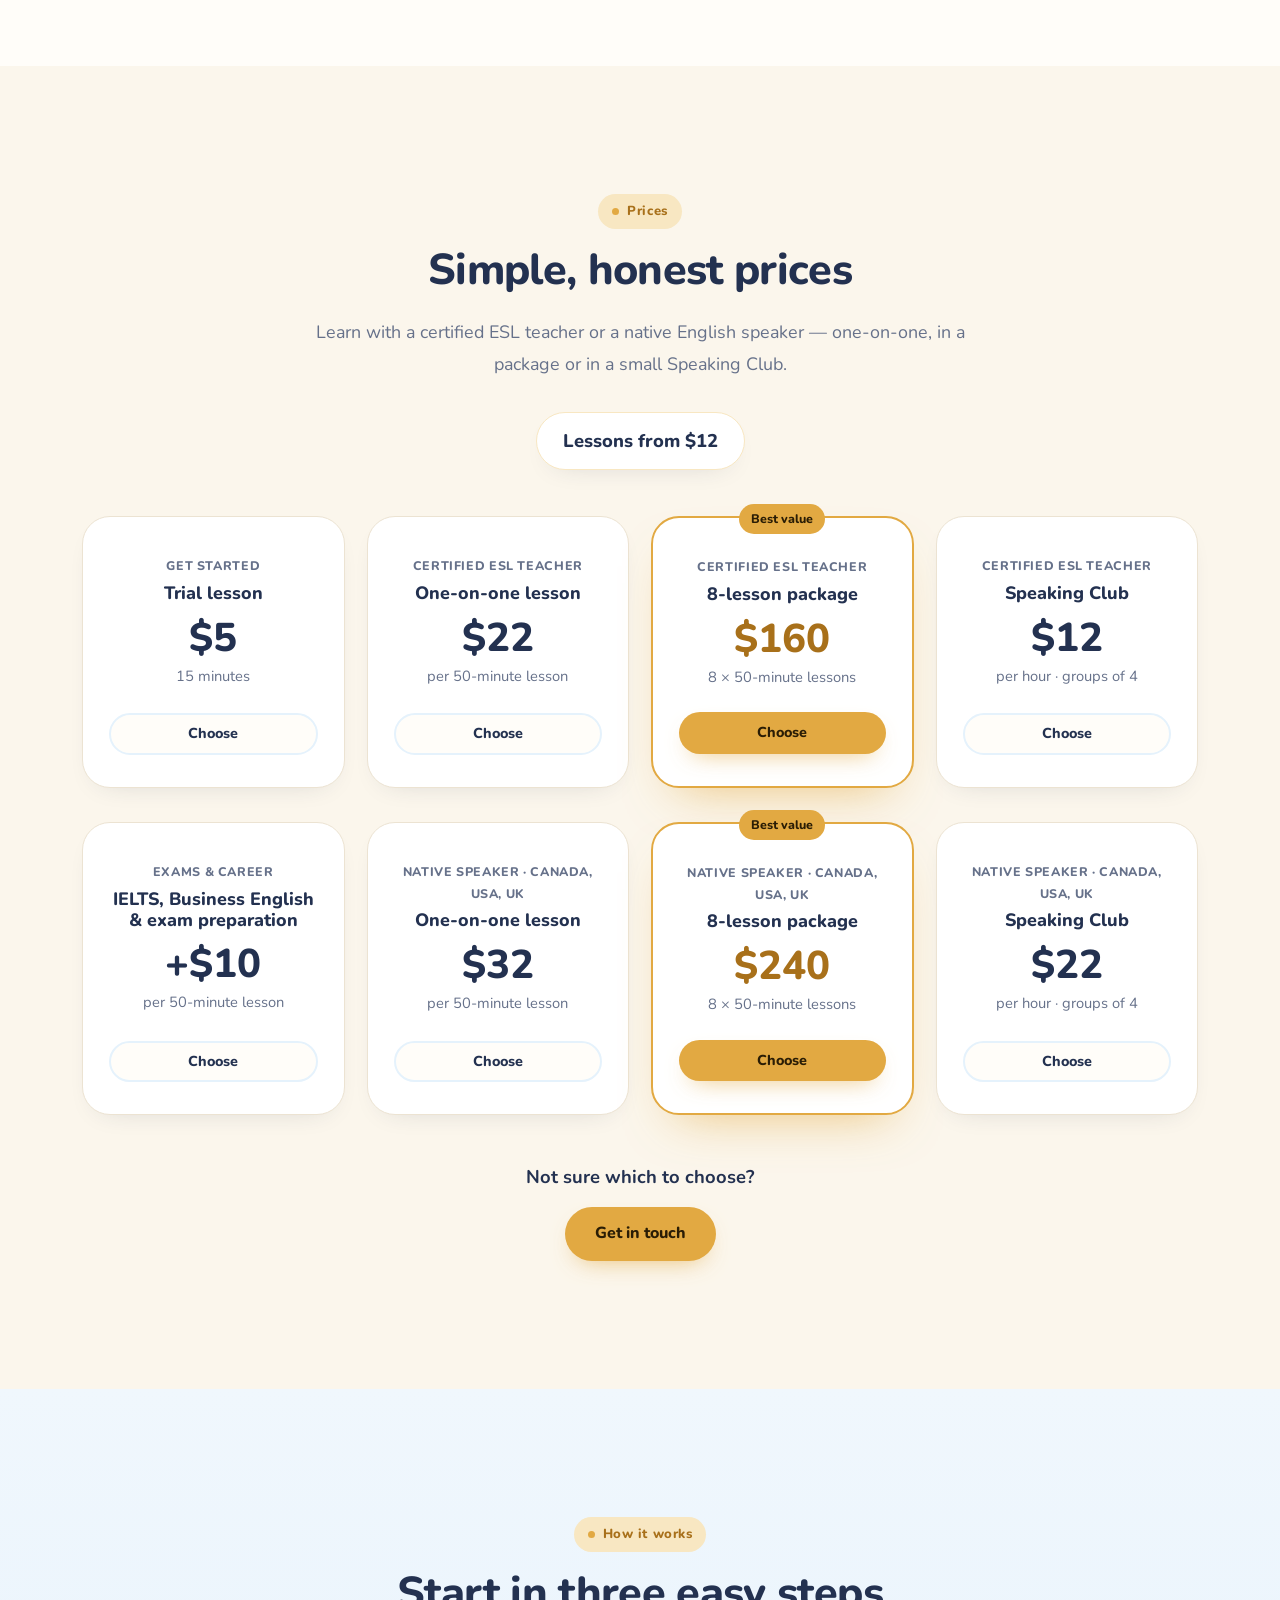
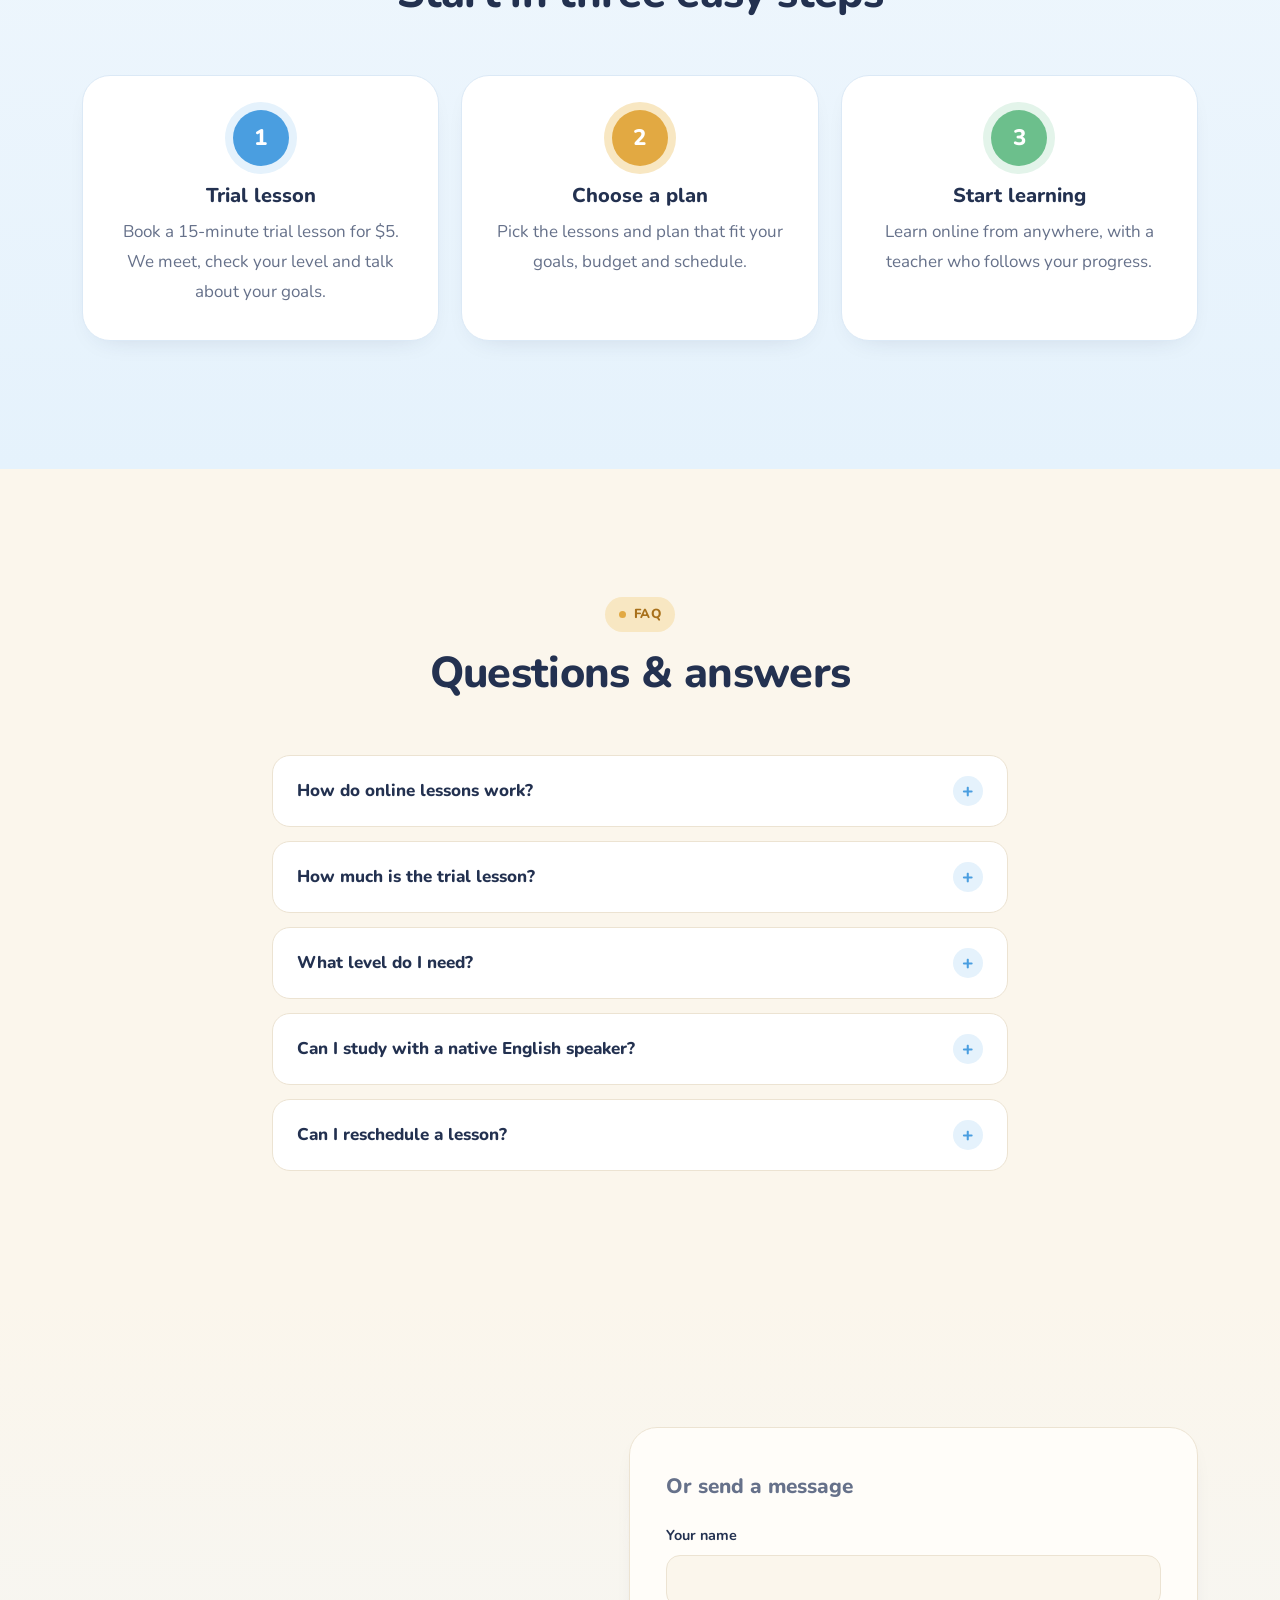
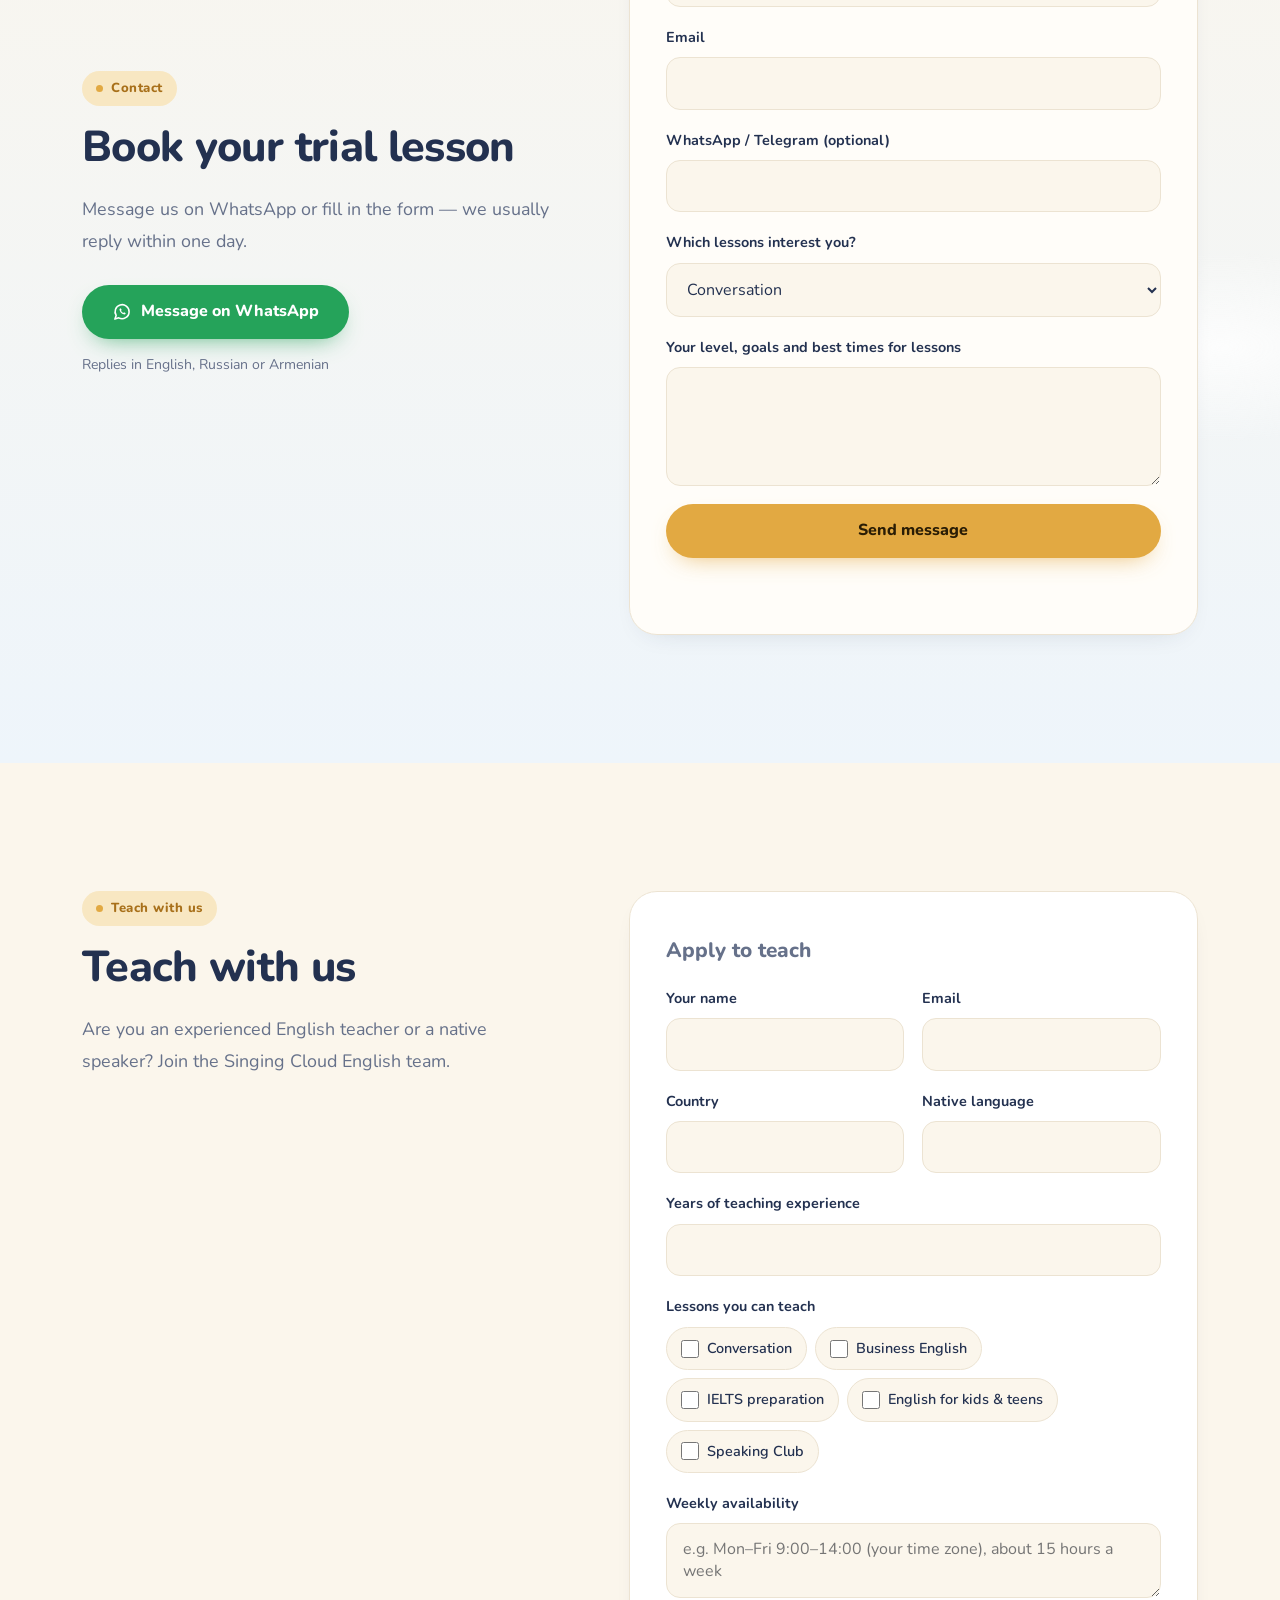
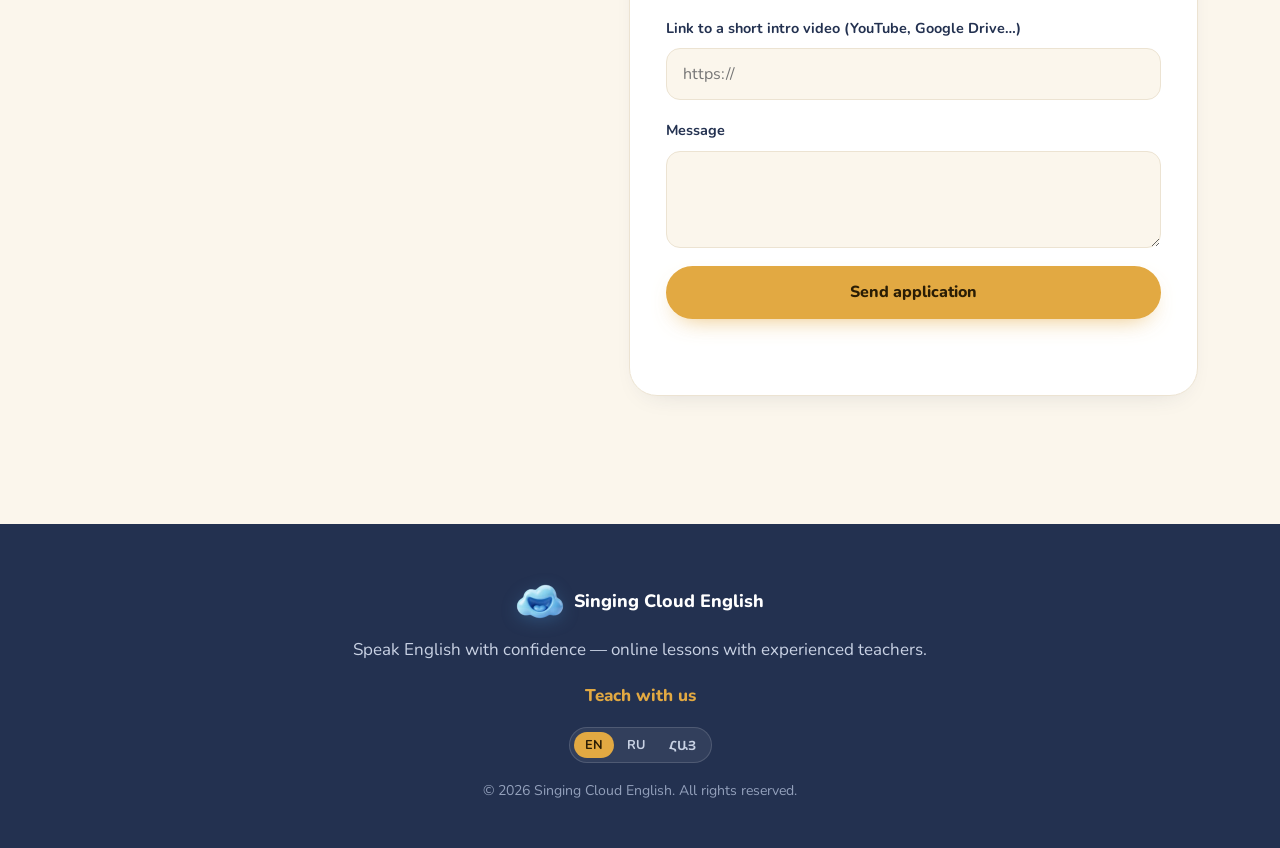
==== commit d2f9a1a0: "Our materials section (EN, RU, HY draft); clearer photo placeholders; noindex kept" ====
--- a/index.html
+++ b/index.html
@@ -136,6 +136,7 @@
         <p>One-on-one or speaking clubs, at times that suit you.</p>
       </article>
     </div>
+    
   </div>
 </section>
 <section class="section " id="lessons">
@@ -163,6 +164,7 @@
         <p>Playful, structured lessons that help children and teenagers love learning English.</p><ul class="points"><li><svg class="icon" viewBox="0 0 24 24" aria-hidden="true" focusable="false"><path d="m5 12 5 5 9-10"/></svg>Games, songs and stories</li><li><svg class="icon" viewBox="0 0 24 24" aria-hidden="true" focusable="false"><path d="m5 12 5 5 9-10"/></svg>School support</li><li><svg class="icon" viewBox="0 0 24 24" aria-hidden="true" focusable="false"><path d="m5 12 5 5 9-10"/></svg>Confidence from day one</li></ul>
       </article>
     </div>
+    
   </div>
 </section>
 <section class="section club" id="club">
@@ -175,9 +177,32 @@
     <a class="btn btn-gold reveal" href="#contact">Join a Speaking Club</a>
   </div>
 </section>
+<section class="section bg-soft" id="materials">
+  <div class="container">
+    <div class="section-head reveal"><p class="kicker">Our materials</p><h2>Our materials</h2></div>
+    <div class="cards ">
+      <article class="card reveal" style="--d:0ms">
+        <div class="card-icon"><svg class="icon" viewBox="0 0 24 24" aria-hidden="true" focusable="false"><path d="M4 5.5A2.5 2.5 0 0 1 6.5 3H20v15H6.5A2.5 2.5 0 0 0 4 20.5z"/><path d="M4 20.5A2.5 2.5 0 0 0 6.5 23H20v-5"/><path d="M8 7h8M8 10.5h6"/></svg></div>
+        <h3>Trusted coursebooks</h3>
+        <p>English File, Headway and Cambridge IELTS, chosen to match each student&#x27;s level and goals.</p>
+      </article>
+      <article class="card reveal" style="--d:80ms">
+        <div class="card-icon"><svg class="icon" viewBox="0 0 24 24" aria-hidden="true" focusable="false"><path d="M4 20h4L19 9l-4-4L4 16z"/><path d="m13 7 4 4"/></svg></div>
+        <h3>Personal materials</h3>
+        <p>Our own worksheets, conversation topics and real-life practice, made for each student.</p>
+      </article>
+      <article class="card reveal" style="--d:160ms">
+        <div class="card-icon"><svg class="icon" viewBox="0 0 24 24" aria-hidden="true" focusable="false"><circle cx="12" cy="9" r="6"/><path d="M8.5 14 7 22l5-3 5 3-1.5-8"/></svg></div>
+        <h3>Exam preparation</h3>
+        <p>Real IELTS-style practice tests and speaking practice.</p>
+      </article>
+    </div>
+    <p class="cards-after reveal">Every lesson is built around your level and your goals.</p>
+  </div>
+</section>
 <section class="section bg-soft" id="about">
   <div class="container about">
-    <div class="about-media reveal"><div class="ph about-photo" role="img" aria-label="Portrait of [your name], online English tutor and founder of Singing Cloud English"><svg class="ph-icon" viewBox="0 0 24 24" aria-hidden="true" focusable="false"><rect x="3" y="4" width="18" height="16" rx="2"/><circle cx="9" cy="10" r="2"/><path d="m21 16-5-5-9 9"/></svg><span>Your photo here</span></div></div>
+    <div class="about-media reveal"><div class="ph about-photo" role="img" aria-label="Portrait of [your name], online English tutor and founder of Singing Cloud English"><svg class="ph-icon" viewBox="0 0 24 24" aria-hidden="true" focusable="false"><rect x="3" y="4" width="18" height="16" rx="2"/><circle cx="9" cy="10" r="2"/><path d="m21 16-5-5-9 9"/></svg><span>[Photo placeholder — your photo goes here]</span></div></div>
     <div class="about-text reveal">
       <p class="kicker">About me</p>
       <h2>Hello, I&#x27;m your teacher</h2>
@@ -187,7 +212,7 @@
     </div>
     <div class="about-video reveal">
       <h3>Watch my intro video</h3>
-      <div class="video"><div class="ph video-ph" role="img" aria-label="Watch my intro video"><svg class="ph-icon" viewBox="0 0 24 24" aria-hidden="true" focusable="false"><path d="M8 5v14l11-7z" fill="currentColor" stroke="none"/></svg><span>Your intro video will appear here</span></div></div>
+      <div class="video"><div class="ph video-ph" role="img" aria-label="Watch my intro video"><svg class="ph-icon" viewBox="0 0 24 24" aria-hidden="true" focusable="false"><path d="M8 5v14l11-7z" fill="currentColor" stroke="none"/></svg><span>[Video placeholder — your intro video goes here]</span></div></div>
     </div>
   </div>
 </section>
--- a/assets/styles.css
+++ b/assets/styles.css
@@ -376,3 +376,10 @@
 /* "Why choose us" cards: icon on top, centred */
 #why .card { text-align: center; }
 #why .card-icon { margin-inline: auto; }
+
+/* ---------- "Our materials": centred cards and a closing line ---------- */
+#materials .card { text-align: center; }
+#materials .card-icon { margin-inline: auto; }
+.cards-after { margin: 40px auto 0; max-width: 640px; text-align: center; font-size: 1.2rem; font-weight: 800; color: var(--ink);
+  padding: 16px 26px; border-radius: 999px; background: #fff; border: 1.5px solid var(--gold-soft); box-shadow: var(--shadow-sm); }
+@media (max-width: 640px) { .cards-after { border-radius: var(--radius-sm); font-size: 1.05rem; } }
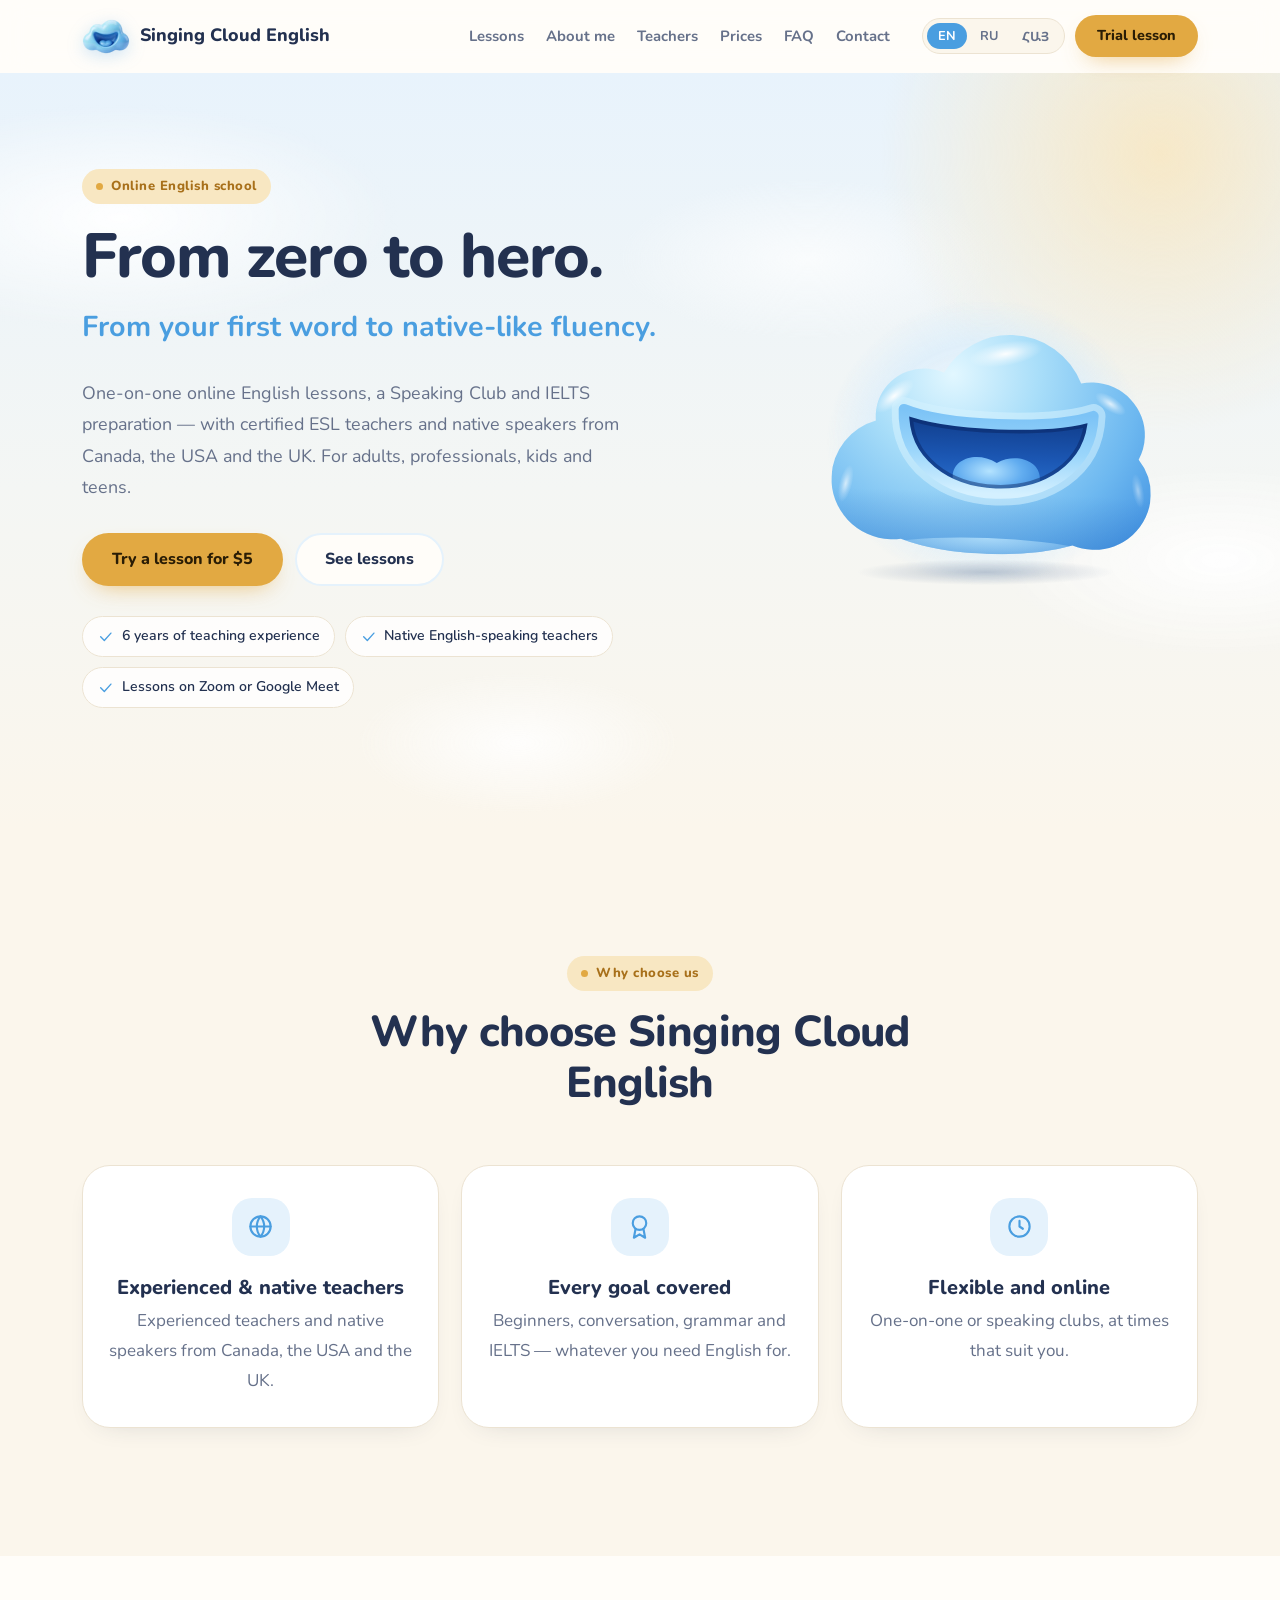
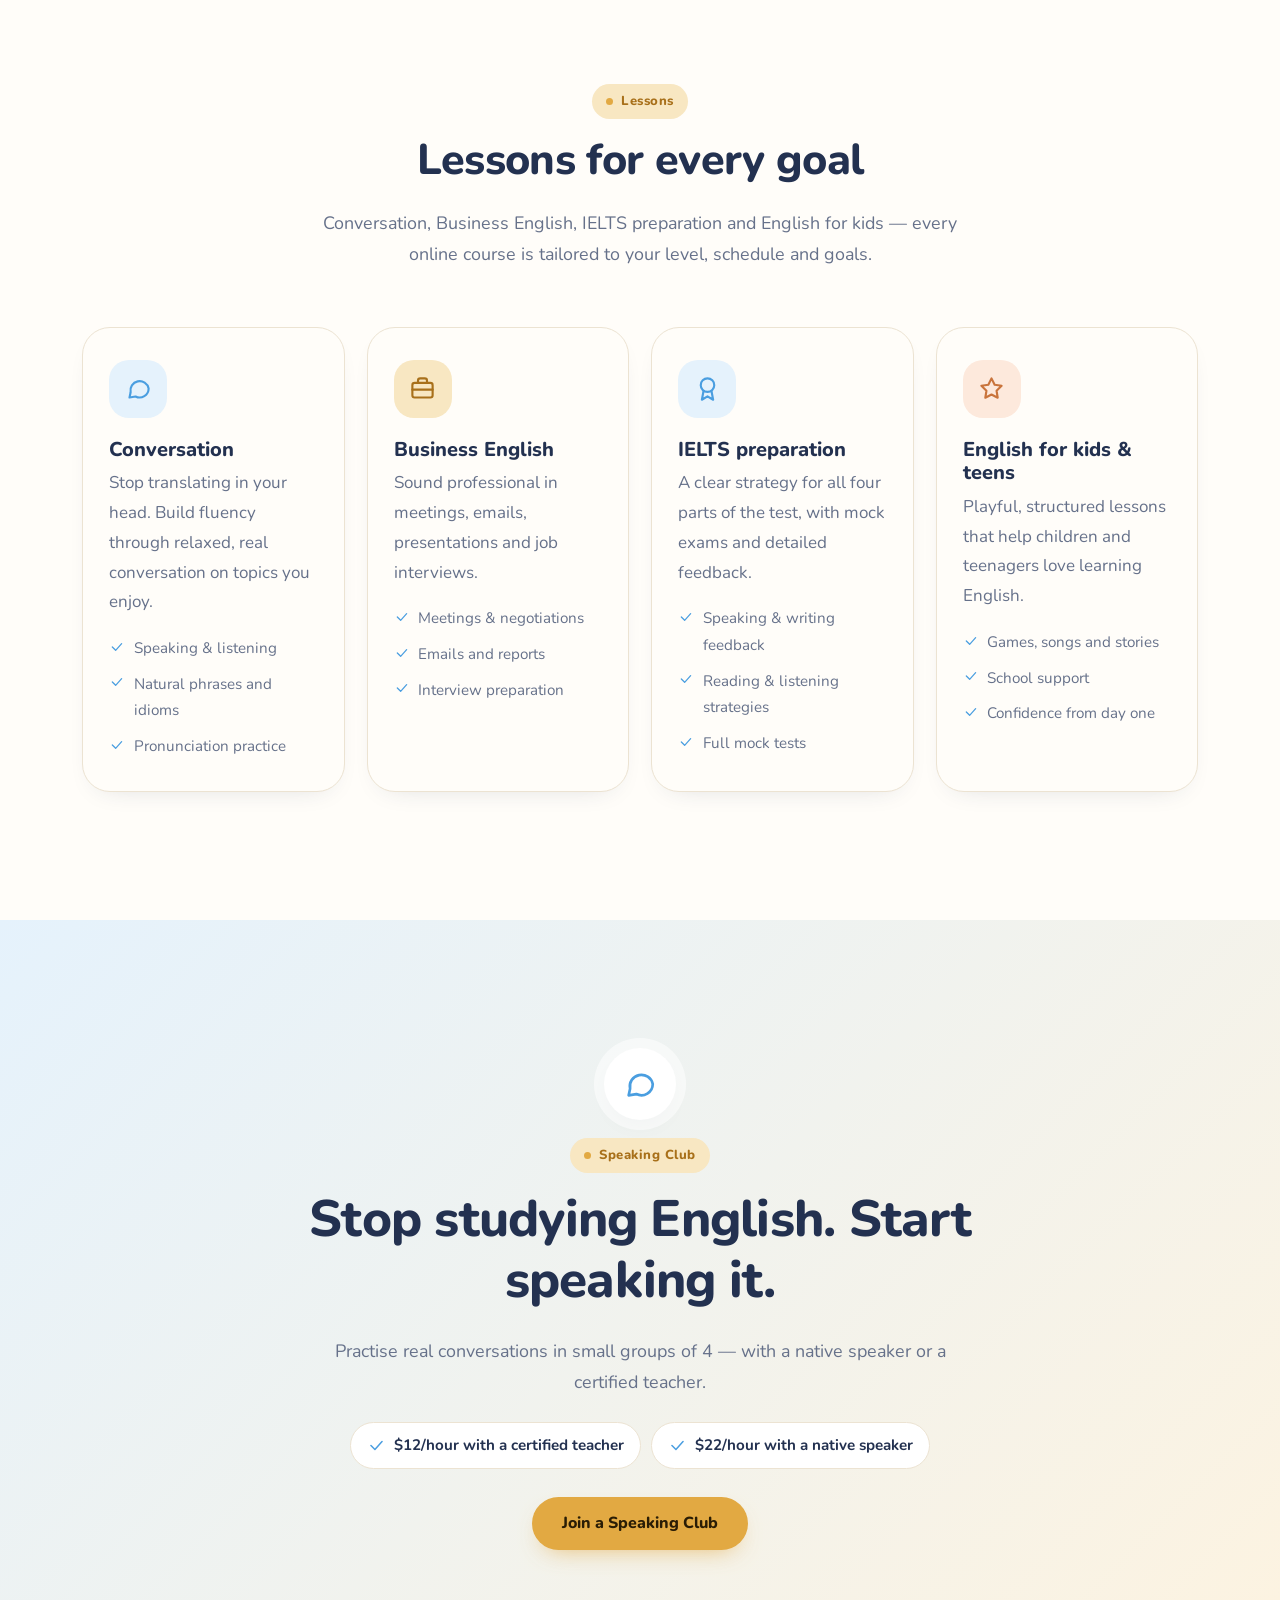
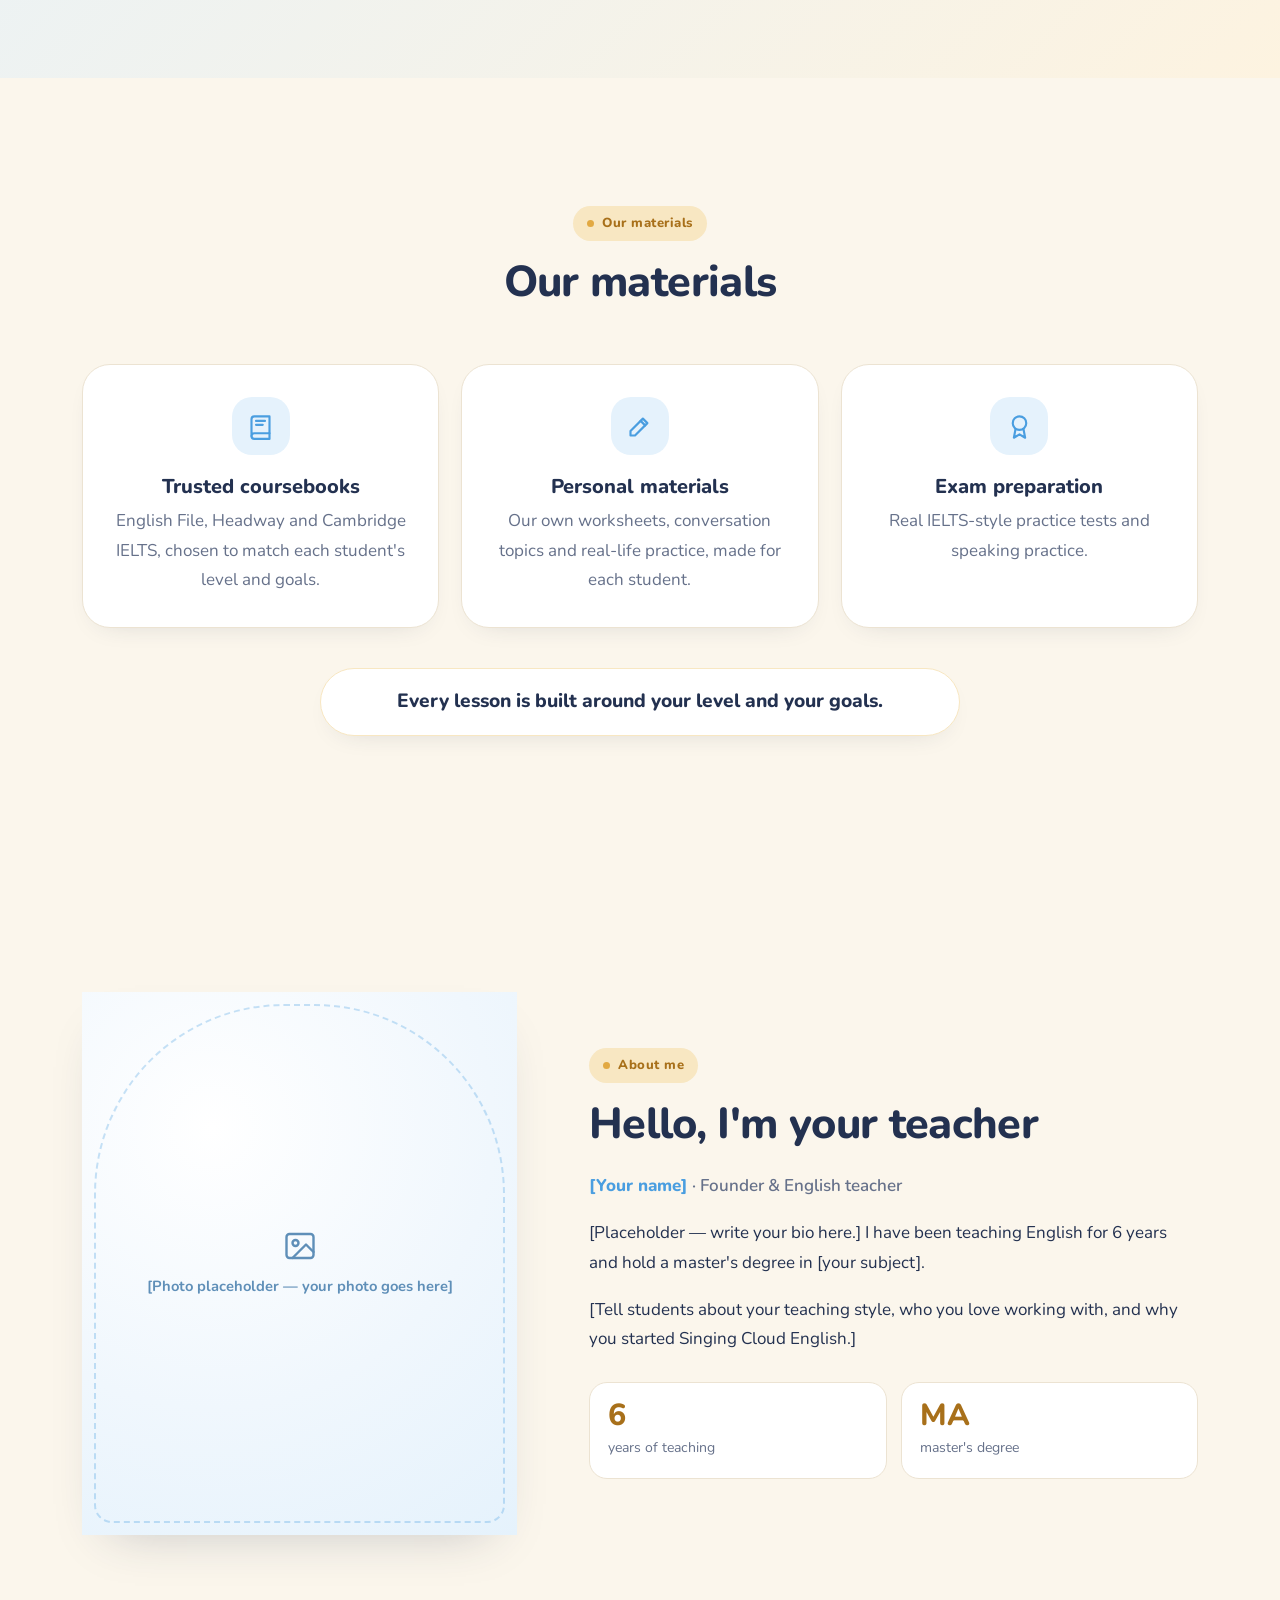
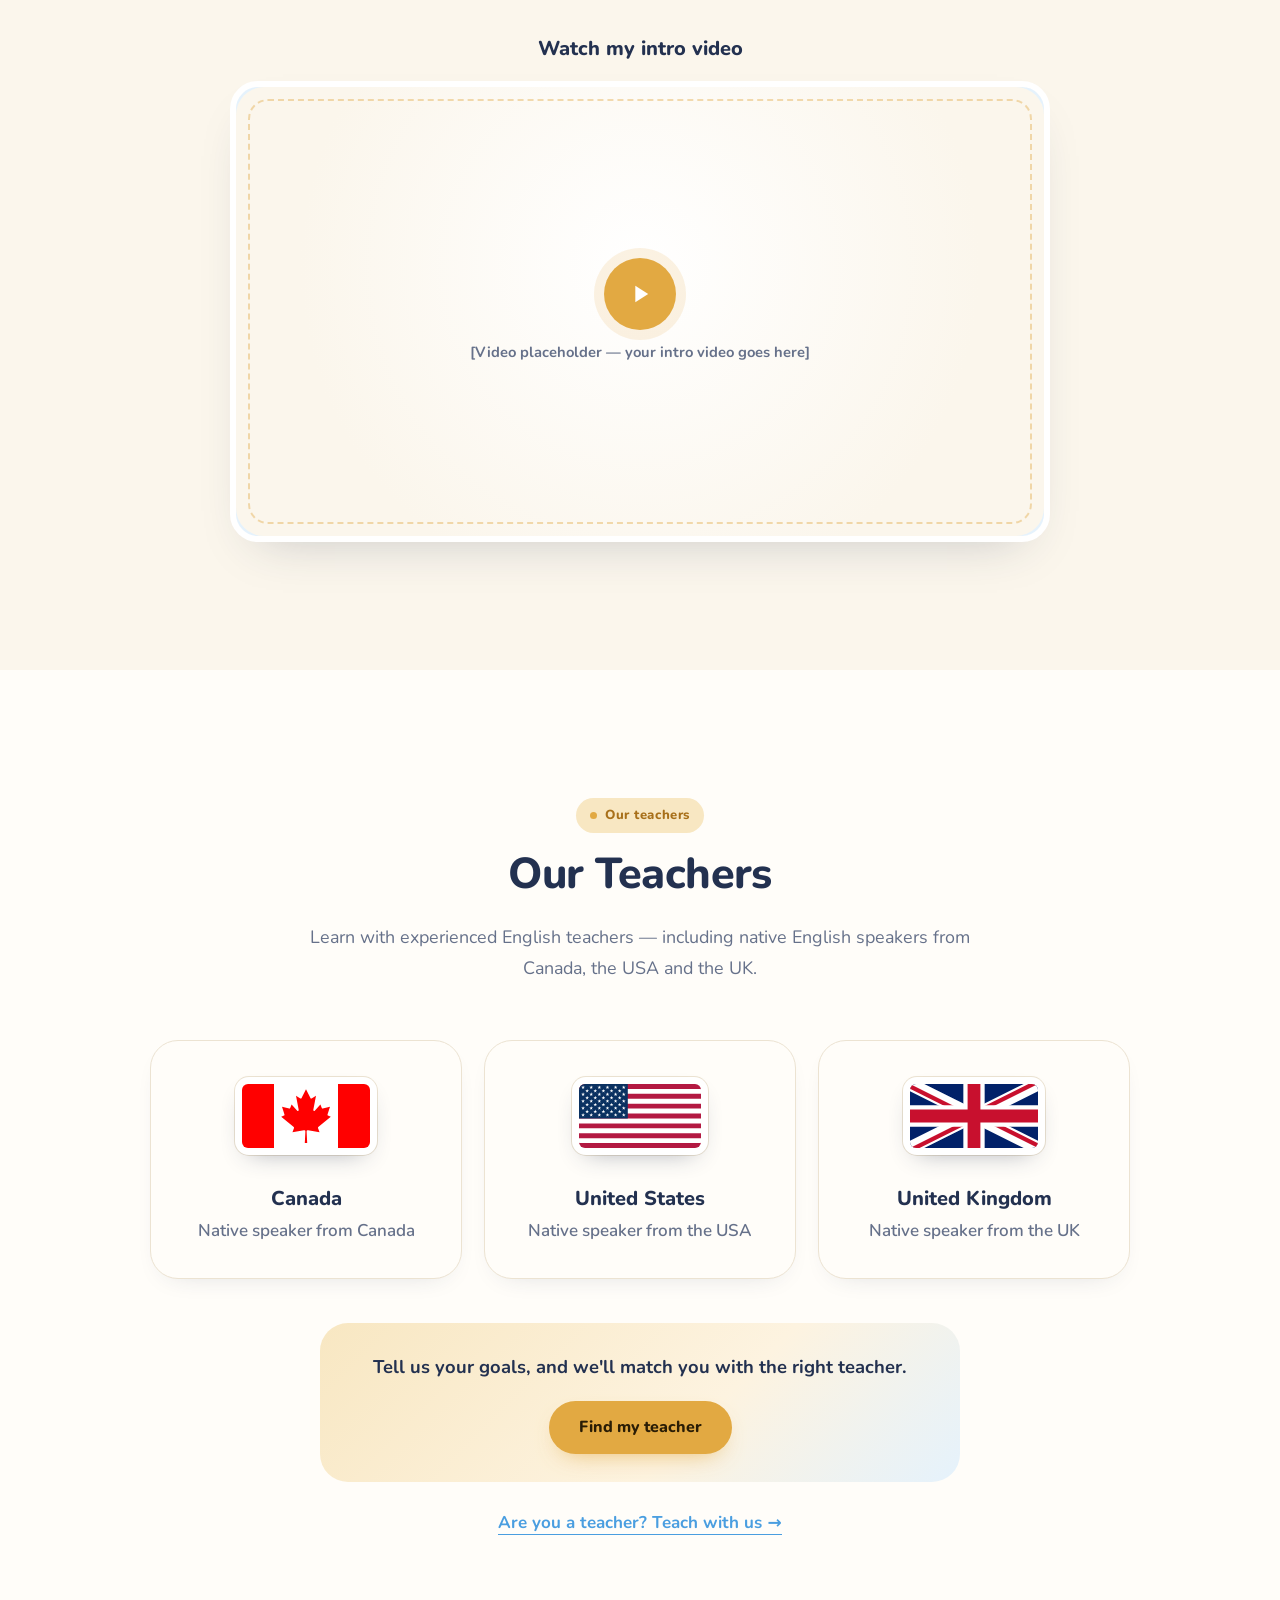
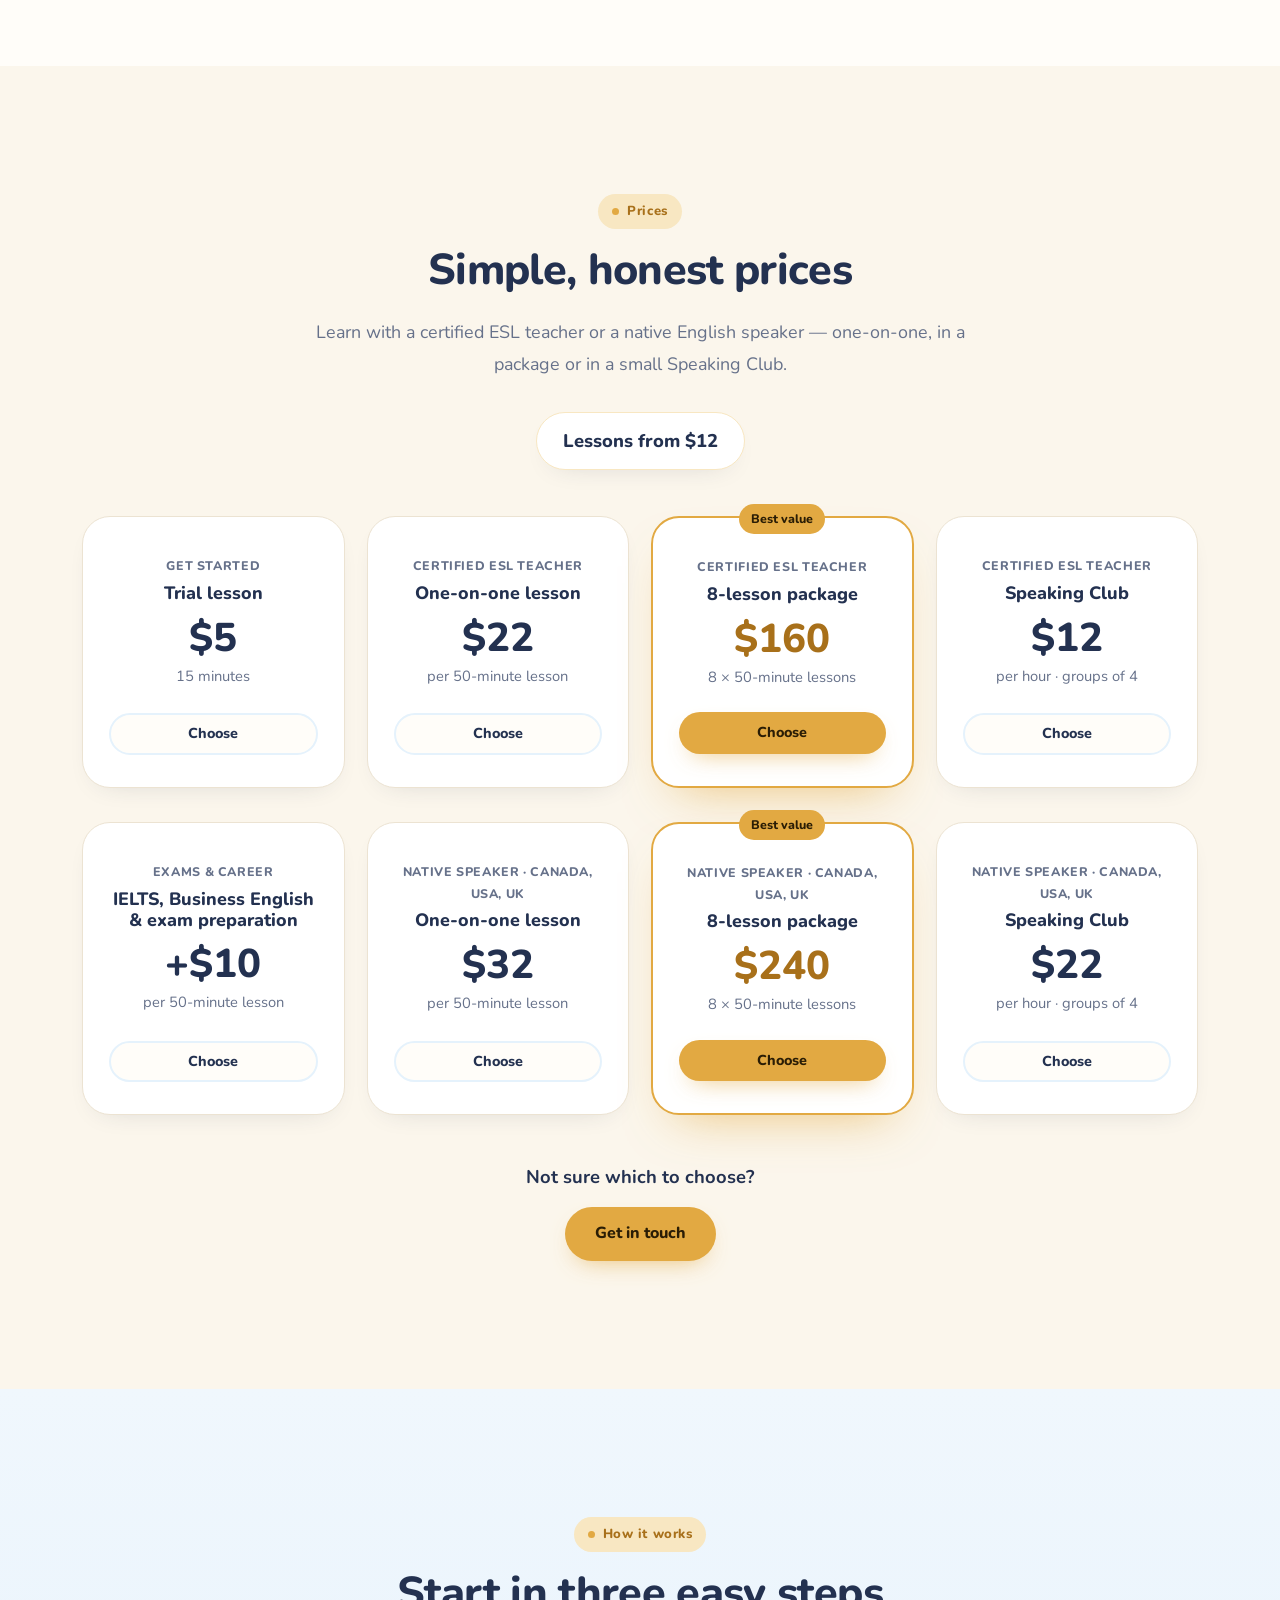
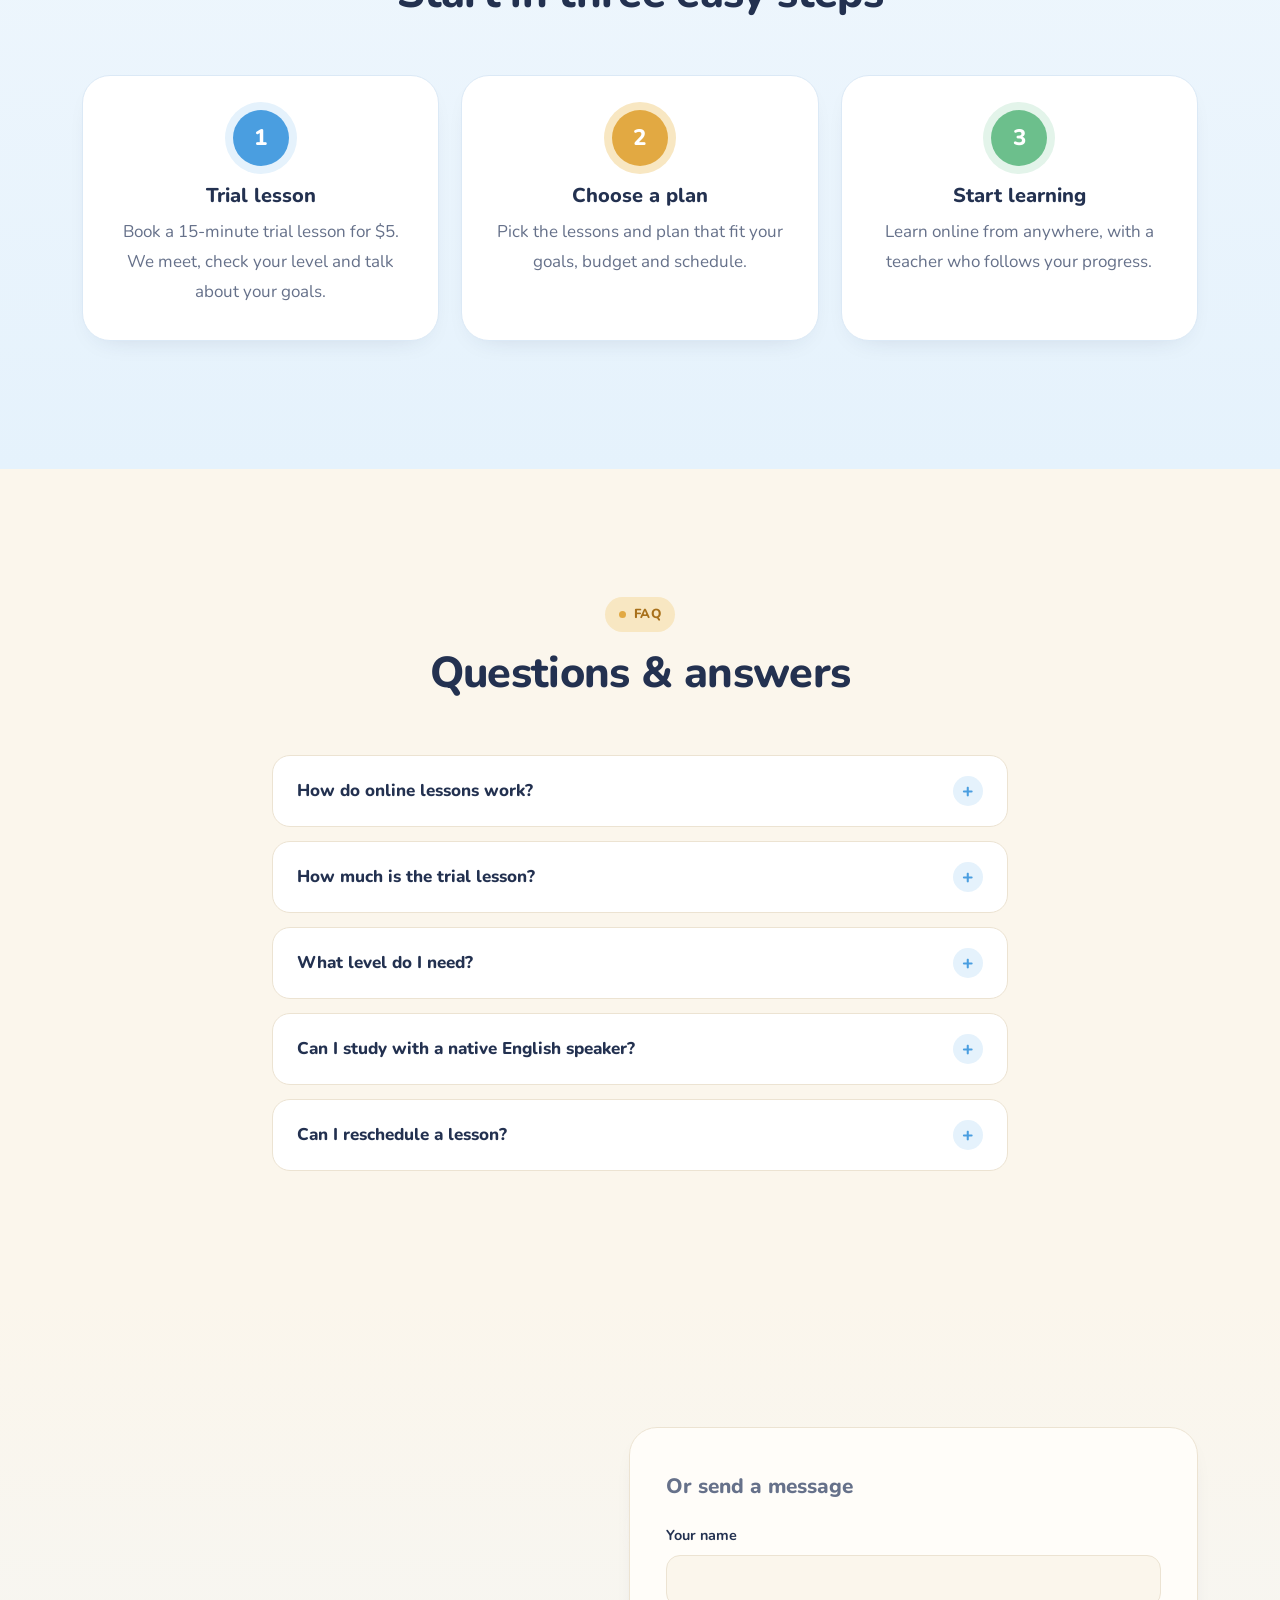
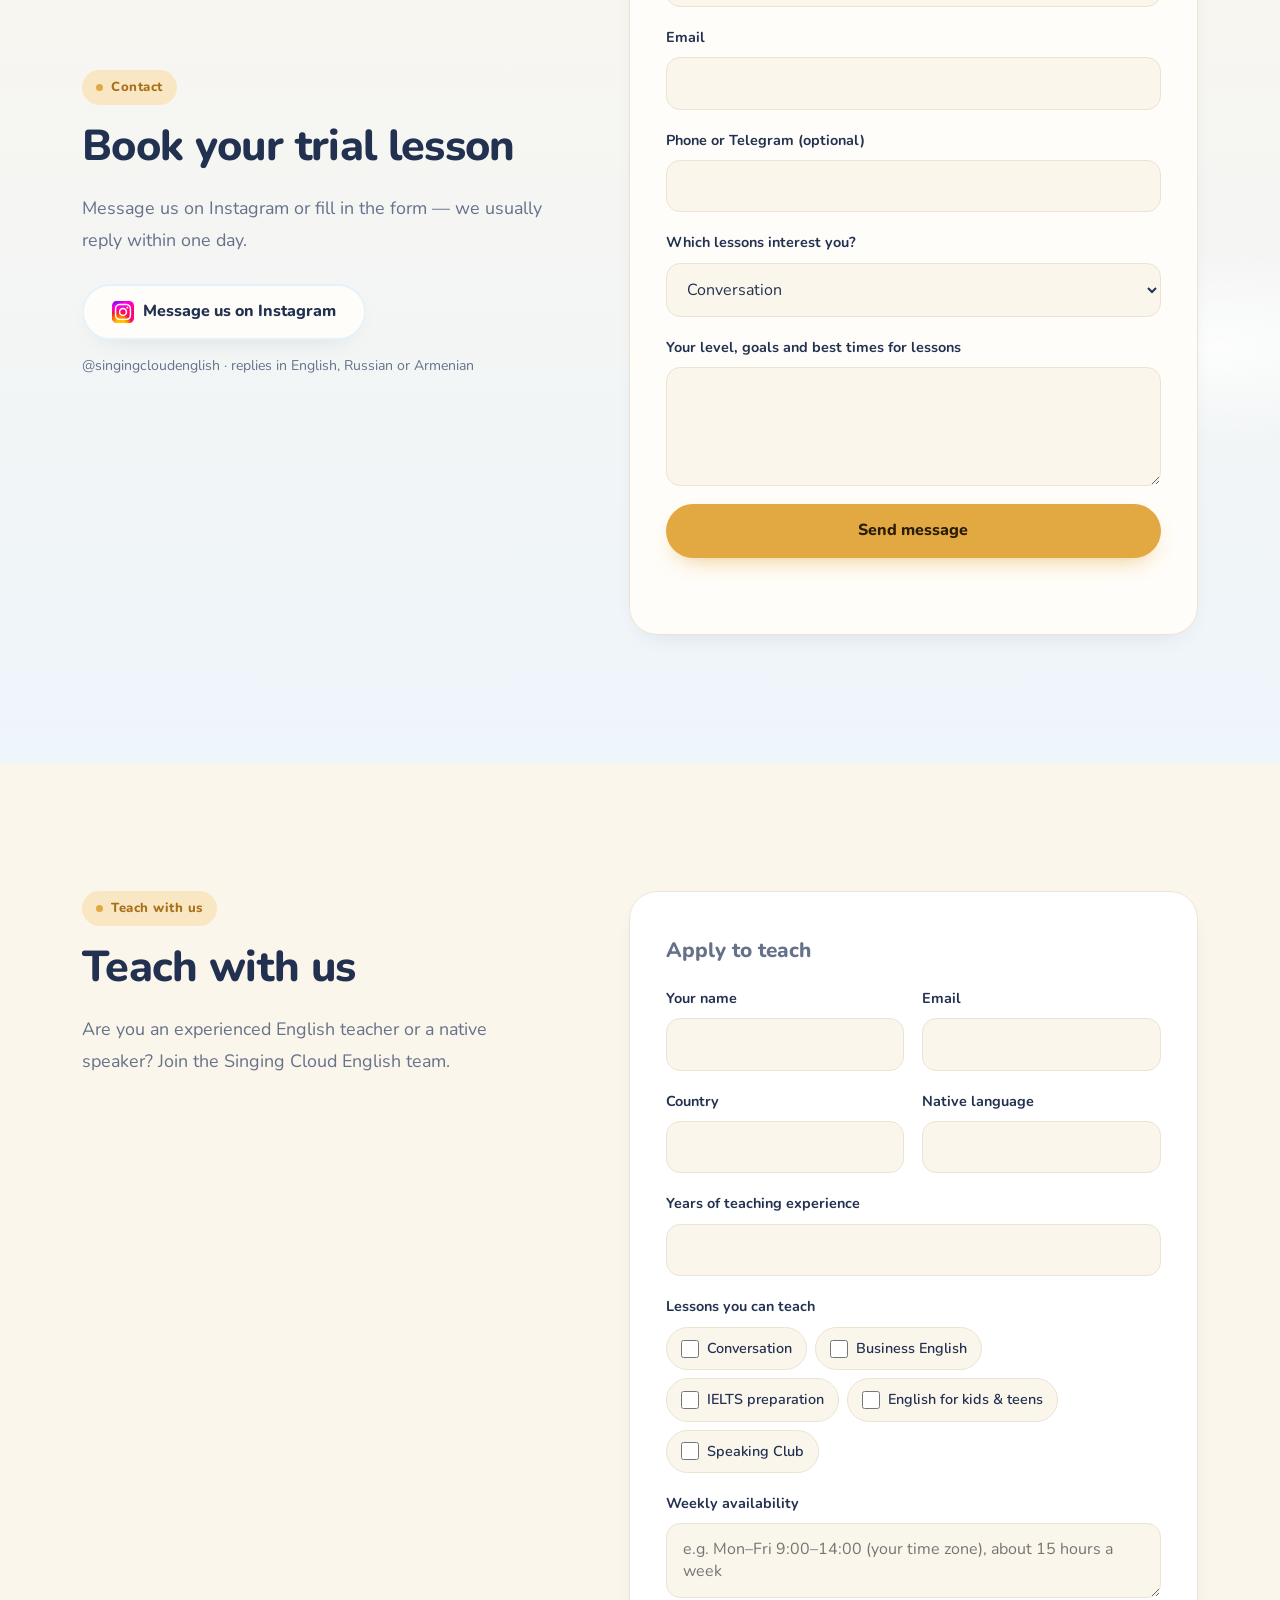
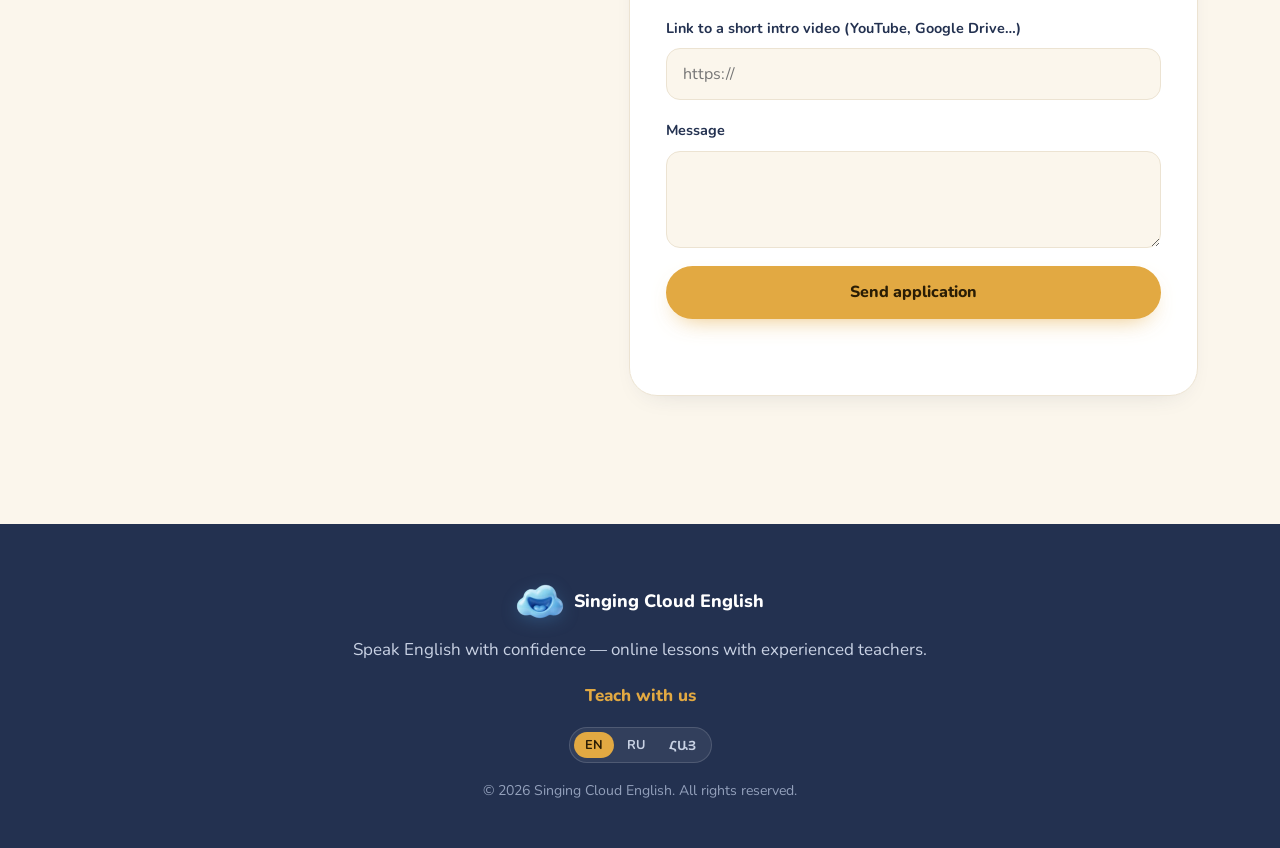
==== commit c6a6171e: "Replace placeholder WhatsApp button with Instagram DM button Co-Authored-By: Claude Opus 5.5 <norepl" ====
--- a/index.html
+++ b/index.html
@@ -353,20 +353,20 @@
     <div class="contact-text reveal">
       <p class="kicker">Contact</p>
       <h2>Book your trial lesson</h2>
-      <p class="lead">Message us on WhatsApp or fill in the form — we usually reply within one day.</p>
-      <a class="btn btn-whatsapp" href="https://wa.me/10000000000?text=Hello%21%20I%27d%20like%20to%20book%20a%20trial%20English%20lesson." target="_blank" rel="noopener"><svg class="icon" viewBox="0 0 24 24" aria-hidden="true" focusable="false"><path d="M20.5 11.6a8.4 8.4 0 0 1-12.4 7.4L3.5 20.5 5 16.1a8.4 8.4 0 1 1 15.5-4.5z"/><path d="M9 8.5c0 3.5 3 6.5 6.5 6.5l1-1.6-2-1-1 .8a5 5 0 0 1-2.7-2.7l.8-1-1-2z" fill="currentColor" stroke="none"/></svg>Message on WhatsApp</a>
-      <p class="muted small">Replies in English, Russian or Armenian</p>
+      <p class="lead">Message us on Instagram or fill in the form — we usually reply within one day.</p>
+      <a class="btn btn-instagram" href="https://ig.me/m/singingcloudenglish" target="_blank" rel="noopener"><img class="ig-logo" src="assets/icons/color/instagram.svg" alt="" width="22" height="22" decoding="async">Message us on Instagram</a>
+      <p class="muted small">@singingcloudenglish · replies in English, Russian or Armenian</p>
     </div>
     <form class="form card reveal" action="https://formspree.io/f/mrpprejo" method="POST"
           data-connected="true" data-sending="Sending…" data-success="Thank you! Your message has been sent. We&#x27;ll be in touch soon."
-          data-error="Sorry, something went wrong. Please try again or message us on WhatsApp." data-not-connected="The form isn&#x27;t connected yet — please use WhatsApp for now.">
+          data-error="Sorry, something went wrong. Please try again or message us on Instagram." data-not-connected="The form isn&#x27;t connected yet — please message us on Instagram for now.">
       <p class="form-or">Or send a message</p>
       <input type="hidden" name="_subject" value="New enquiry — Singing Cloud English (EN)">
       <input type="hidden" name="_language" value="en">
       <div class="hp" aria-hidden="true"><label>Leave empty <input type="text" name="_gotcha" tabindex="-1" autocomplete="off"></label></div>
       <label>Your name<input type="text" name="name" required autocomplete="name"></label>
       <label>Email<input type="email" name="email" required autocomplete="email" dir="ltr"></label>
-      <label>WhatsApp / Telegram (optional)<input type="tel" name="phone" autocomplete="tel" dir="ltr"></label>
+      <label>Phone or Telegram (optional)<input type="tel" name="phone" autocomplete="tel" dir="ltr"></label>
       <label>Which lessons interest you?<select name="topic"><option>Conversation</option><option>Business English</option><option>IELTS preparation</option><option>English for kids &amp; teens</option><option>Speaking Club</option><option>Not sure yet</option></select></label>
       <label>Your level, goals and best times for lessons<textarea name="message" rows="4" required></textarea></label>
       <button class="btn btn-gold" type="submit">Send message</button>
@@ -384,7 +384,7 @@
     </div>
     <form class="form card reveal" action="https://formspree.io/f/xljjagvr" method="POST"
           data-connected="true" data-sending="Sending…" data-success="Thank you! Your application has been sent. We&#x27;ll be in touch soon."
-          data-error="Sorry, something went wrong. Please try again or message us on WhatsApp." data-not-connected="The application form isn&#x27;t connected yet — please message us on WhatsApp for now.">
+          data-error="Sorry, something went wrong. Please try again or message us on Instagram." data-not-connected="The application form isn&#x27;t connected yet — please message us on Instagram for now.">
       <p class="form-or">Apply to teach</p>
       <input type="hidden" name="_subject" value="Teacher application — Singing Cloud English (EN)">
       <input type="hidden" name="_language" value="en">
--- a/assets/styles.css
+++ b/assets/styles.css
@@ -73,8 +73,9 @@
 .btn-gold:hover { background: #e9b552; box-shadow: 0 16px 32px -14px rgba(226, 169, 66, .9); }
 .btn-ghost { background: var(--white); border-color: var(--sky-soft); color: var(--ink); }
 .btn-ghost:hover { border-color: var(--sky); box-shadow: var(--shadow-sm); }
-.btn-whatsapp { background: #25a35a; color: #fff; box-shadow: 0 10px 24px -12px rgba(37, 163, 90, .8); }
-.btn-whatsapp:hover { background: #2bb565; }
+.btn-instagram { background: var(--white); border-color: var(--sky-soft); color: var(--ink); box-shadow: var(--shadow-sm); }
+.btn-instagram:hover { border-color: var(--sky); }
+.ig-logo { width: 22px; height: 22px; object-fit: contain; flex: none; }
 .btn-sm { padding: 10px 20px; font-size: .9rem; }
 
 /* ---------- header ---------- */
